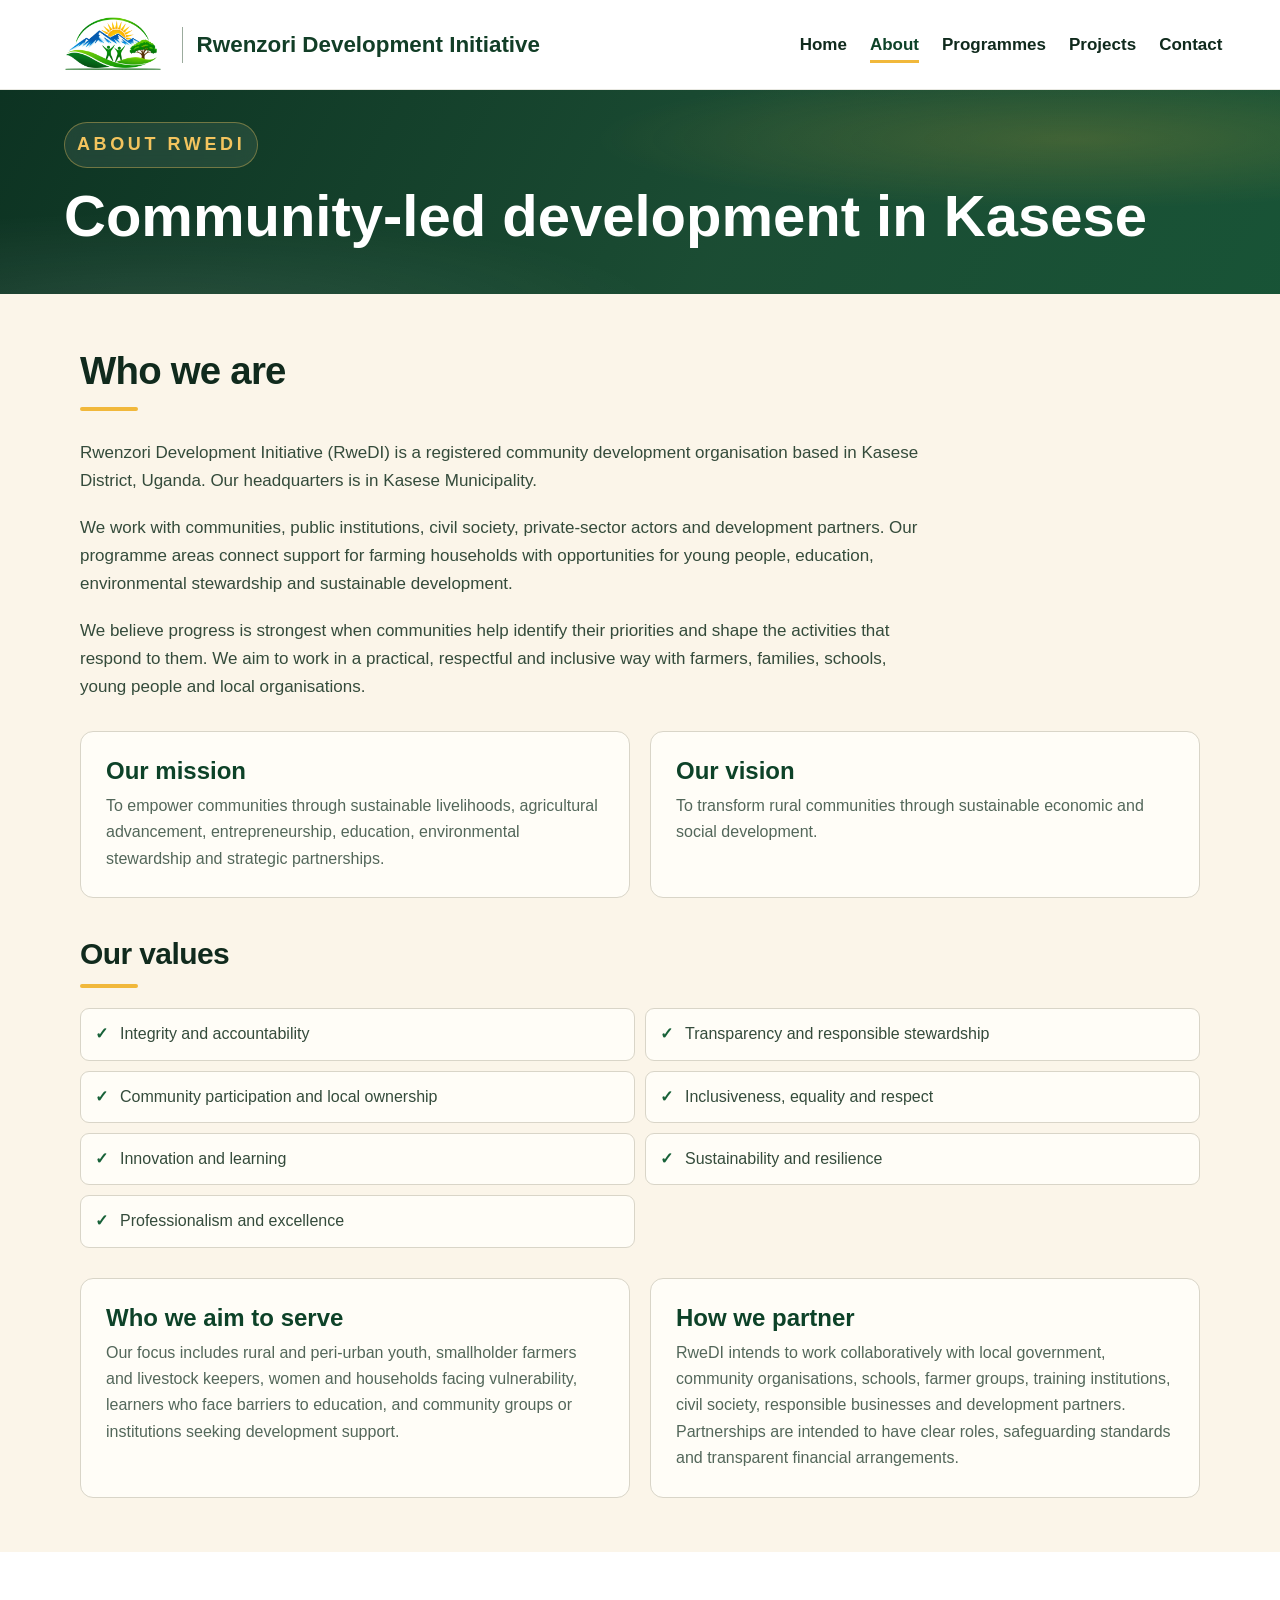
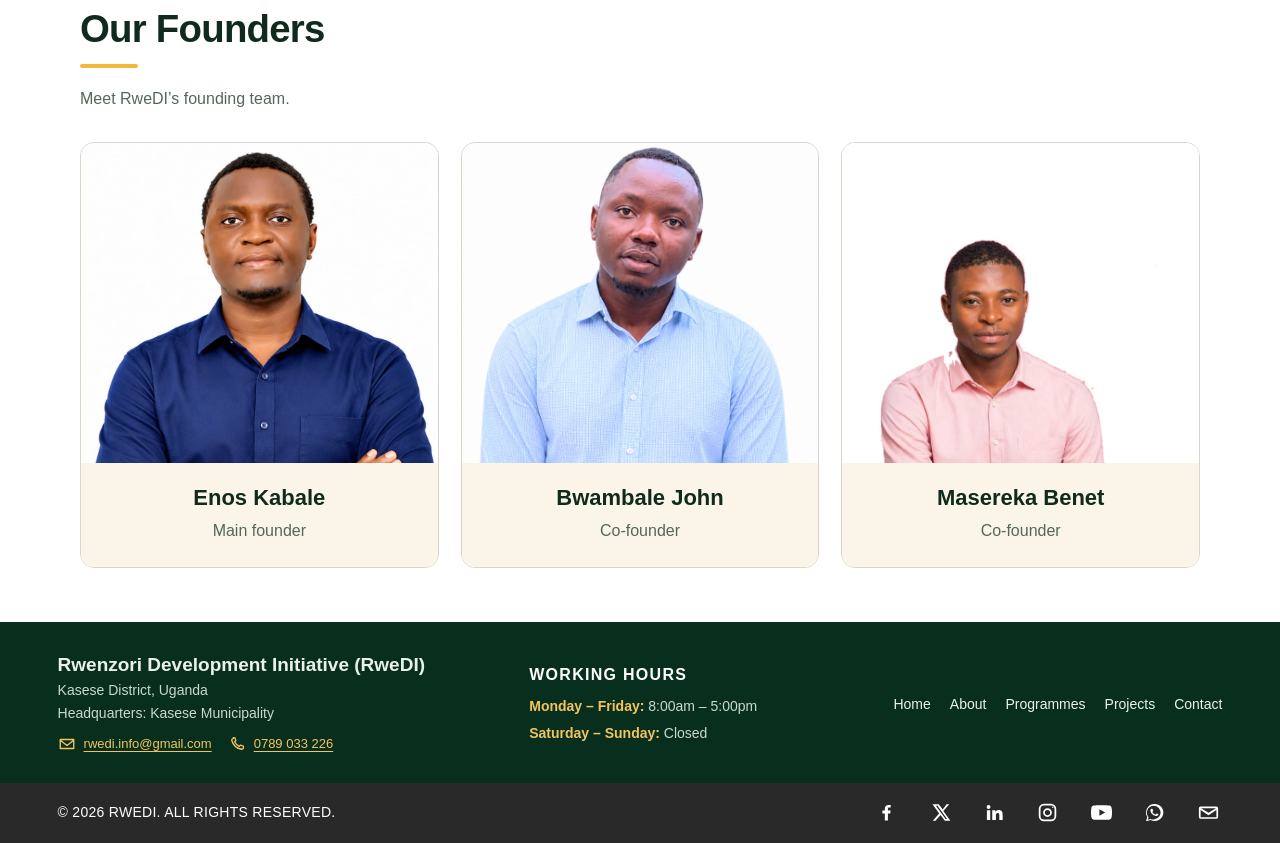
==== about.html @ 608db7bb "Update organization contact email" ====
<!doctype html>
<html lang="en"><head><meta charset="utf-8"><meta name="viewport" content="width=device-width, initial-scale=1"><title>About RweDI | Community Development in Kasese</title><meta name="description" content="Learn about Rwenzori Development Initiative, its community focus in Kasese District and its founding members."><link rel="icon" href="assets/rwedi-logo.png" type="image/png"><link rel="stylesheet" href="styles.css"><script src="script.js" defer></script></head>
<body><a class="skip-link" href="#main">Skip to content</a><header class="site-header"><a class="brand" href="index.html" aria-label="Rwenzori Development Initiative home"><img src="assets/rwedi-logo.png" alt="" aria-hidden="true"><span class="brand-divider" aria-hidden="true"></span><span class="brand-name">Rwenzori Development Initiative</span></a><button class="menu-toggle" type="button" aria-expanded="false" aria-controls="primary-navigation"><span class="menu-icon" aria-hidden="true">☰</span><span>Menu</span></button><nav class="site-nav" id="primary-navigation" aria-label="Main navigation"><a href="index.html">Home</a><a href="about.html" aria-current="page">About</a><a href="programmes.html">Programmes</a><a href="projects.html">Projects</a><a href="contact.html">Contact</a></nav></header>
<main id="main"><section class="page-hero page-hero-about"><div class="page-hero-inner"><p class="eyebrow">About RweDI</p><h1>Community-led development in Kasese</h1></div></section>
<section class="content-section"><div class="content-inner"><h2 class="section-heading">Who we are</h2><div class="prose"><p>Rwenzori Development Initiative (RweDI) is a registered community development organisation based in Kasese District, Uganda. Our proposed headquarters is in Kasese Municipality.</p><p>We work with communities, public institutions, civil society, private-sector actors and development partners. Our programme areas connect support for farming households with opportunities for young people, education, environmental stewardship and sustainable development.</p><p>We believe progress is strongest when communities help identify their priorities and shape the activities that respond to them. We aim to work in a practical, respectful and inclusive way with farmers, families, schools, young people and local organisations.</p></div><div class="mission-grid"><article class="info-panel"><h3>Our mission</h3><p>To empower communities through sustainable livelihoods, agricultural advancement, entrepreneurship, education, environmental stewardship and strategic partnerships.</p></article><article class="info-panel"><h3>Our vision</h3><p>To transform rural communities through sustainable economic and social development.</p></article></div><div class="values-block"><h2 class="section-heading">Our values</h2><ul class="values-list"><li>Integrity and accountability</li><li>Transparency and responsible stewardship</li><li>Community participation and local ownership</li><li>Inclusiveness, equality and respect</li><li>Innovation and learning</li><li>Sustainability and resilience</li><li>Professionalism and excellence</li></ul></div><div class="mission-grid"><article class="info-panel"><h3>Who we aim to serve</h3><p>Our focus includes rural and peri-urban youth, smallholder farmers and livestock keepers, women and households facing vulnerability, learners who face barriers to education, and community groups or institutions seeking development support.</p></article><article class="info-panel"><h3>How we partner</h3><p>RweDI intends to work collaboratively with local government, community organisations, schools, farmer groups, training institutions, civil society, responsible businesses and development partners. Partnerships are intended to have clear roles, safeguarding standards and transparent financial arrangements.</p></article></div></div></section>
<section class="content-section founders-section" id="founders"><div class="content-inner"><h2 class="section-heading">Our Founders</h2><p class="section-intro">Meet RweDI’s founding team.</p><div class="founder-grid">
<article class="founder-card"><div class="founder-portrait"><img src="enos%20jpeg%20.jpeg" alt="Portrait of Enos Kabale" loading="lazy"></div><div class="founder-card-copy"><h3>Enos Kabale</h3><p>Main founder</p></div></article>
<article class="founder-card"><div class="founder-portrait"><img src="assets/founder-bwambale-john.png" alt="Portrait of Bwambale John" loading="lazy"></div><div class="founder-card-copy"><h3>Bwambale John</h3><p>Co-founder</p></div></article>
<article class="founder-card founder-card-masereka"><div class="founder-portrait"><img src="assets/founder-masereka-benet.jpeg" alt="Portrait of Masereka Benet" loading="lazy"></div><div class="founder-card-copy"><h3>Masereka Benet</h3><p>Co-founder</p></div></article>
</div></div></section></main>
<footer class="site-footer"><div class="footer-inner"><div class="footer-org"><p class="footer-name">Rwenzori Development Initiative (RweDI)</p><p class="footer-location">Kasese District, Uganda</p><p class="footer-location">Proposed headquarters: Kasese Municipality</p><div class="footer-contact"><a href="mailto:rwedi.info@gmail.com" aria-label="Email RweDI at rwedi.info@gmail.com"><svg class="contact-icon" viewBox="0 0 24 24" aria-hidden="true"><path d="M3 6h18v12H3zM3 7l9 7 9-7"/></svg>rwedi.info@gmail.com</a><a href="tel:+256789033226" aria-label="Call RweDI at 0789 033 226"><svg class="contact-icon" viewBox="0 0 24 24" aria-hidden="true"><path d="M7 3.5h2.2l1.3 4.1-1.7 1.4a14 14 0 0 0 6.2 6.2l1.4-1.7 4.1 1.3V17a2 2 0 0 1-2.2 2A16.5 16.5 0 0 1 5 7a2 2 0 0 1 2-2.2Z"/></svg>0789 033 226</a></div></div><div class="footer-hours" aria-label="Working hours"><h2 class="footer-hours-title">Working hours</h2><p><strong>Monday – Friday:</strong> 8:00am – 5:00pm</p><p><strong>Saturday – Sunday:</strong> Closed</p></div><nav class="footer-nav" aria-label="Footer navigation"><a href="index.html">Home</a><a href="about.html">About</a><a href="programmes.html">Programmes</a><a href="projects.html">Projects</a><a href="contact.html">Contact</a></nav><div class="social-links" aria-label="Contact and social links"><a href="https://www.linkedin.com/search/results/companies/?keywords=Rwenzori%20Development%20Initiative" target="_blank" rel="noopener noreferrer" aria-label="Find RweDI on LinkedIn" title="LinkedIn search for RweDI"><svg viewBox="0 0 24 24" aria-hidden="true"><path d="M5.2 3.5a2.2 2.2 0 1 1 0 4.4 2.2 2.2 0 0 1 0-4.4ZM3.3 9.5h3.8v11H3.3Zm6.1 0H13v1.5h.1a4 4 0 0 1 3.6-1.9c3.9 0 4.6 2.5 4.6 5.7v5.7h-3.8v-5c0-1.2 0-2.8-1.8-2.8s-2.1 1.3-2.1 2.7v5.1H9.4Z"/></svg></a><a href="https://wa.me/256789033226" target="_blank" rel="noopener noreferrer" aria-label="Message RweDI on WhatsApp" title="WhatsApp"><svg viewBox="0 0 24 24" aria-hidden="true"><path d="M12 2.2a9.7 9.7 0 0 0-8.3 14.7L2.4 22l5.2-1.4A9.8 9.8 0 1 0 12 2.2Zm0 17.6a7.8 7.8 0 0 1-4-.1l-.5-.2-3.1.8.8-3-.3-.5A7.8 7.8 0 1 1 12 19.8Zm4.3-5.8c-.2-.1-1.4-.7-1.6-.8-.2-.1-.4-.1-.5.1-.2.2-.6.8-.8 1-.1.2-.3.2-.5.1-.2-.1-1-.4-1.9-1.2-.7-.6-1.2-1.4-1.3-1.6-.1-.2 0-.3.1-.5l.4-.4.2-.4c.1-.2 0-.3 0-.5l-.7-1.7c-.2-.4-.4-.4-.5-.4h-.5c-.2 0-.4.1-.6.3s-.8.8-.8 1.9.8 2.1.9 2.3c.1.2 1.6 2.4 3.8 3.3 1.4.6 1.9.6 2.6.5.4-.1 1.4-.6 1.6-1.1.2-.5.2-1 .1-1.1 0-.1-.2-.2-.4-.3Z"/></svg></a><a href="mailto:rwedi.info@gmail.com" aria-label="Email RweDI at rwedi.info@gmail.com" title="Email RweDI"><svg viewBox="0 0 24 24" aria-hidden="true"><path d="M3 5h18a2 2 0 0 1 2 2v10a2 2 0 0 1-2 2H3a2 2 0 0 1-2-2V7a2 2 0 0 1 2-2Zm9 7.2L20.5 7h-17Zm-9 5.3h18V9l-9 6.2L3 9Z"/></svg></a></div></div><p class="footer-small">Working alongside local communities for resilient livelihoods and opportunity. Contact RweDI at rwedi.info@gmail.com.</p></footer></body></html>
---- styles.css ----
:root{--green:#0d4228;--green-2:#176138;--gold:#f1b83b;--cream:#fbf5e9;--ink:#102a1d;--muted:#53675a;--line:#d9d5c8;--white:#fff;--serif:Arial,Helvetica,sans-serif;--sans:Arial,Helvetica,sans-serif;--shadow:0 12px 32px rgba(18,53,34,.09)}
*{box-sizing:border-box}html{scroll-behavior:smooth;scroll-padding-top:96px}body{margin:0;background:var(--cream);color:var(--ink);font:16px/1.65 var(--sans)}img{max-width:100%;display:block}a{color:inherit}button{font:inherit}.skip-link{position:absolute;left:-9999px;top:8px;background:white;padding:10px;z-index:20}.skip-link:focus{left:8px}.site-header{height:90px;background:#fff;display:flex;align-items:center;padding:0 clamp(20px,4.5vw,72px);gap:28px;border-bottom:1px solid #e8e8e1;position:sticky;top:0;z-index:10}.brand{display:flex;align-items:center;text-decoration:none;gap:14px;min-width:0;margin-right:auto}.brand img{width:95px;height:66px;object-fit:contain}.brand-name{font:700 clamp(16px,1.75vw,24px)/1.2 var(--serif);white-space:nowrap;color:#123e27}.brand-divider{height:36px;width:1px;background:#9bab9d}.site-nav{display:flex;align-items:center;gap:clamp(18px,3vw,44px)}.site-nav a{font:600 17px var(--serif);text-decoration:none;padding:11px 0;position:relative}.site-nav a:not(.nav-cta):after{content:"";height:3px;position:absolute;bottom:3px;left:0;width:0;background:var(--gold);transition:width .2s}.site-nav a:hover:after,.site-nav a[aria-current=page]:after{width:100%}.site-nav a[aria-current=page]{color:var(--green)}.site-nav .nav-cta{background:var(--green);color:#fff;border-radius:10px;padding:11px 20px}.site-nav .nav-cta:hover{background:#195f3a}.menu-toggle{display:none;border:1px solid #cbd5cc;background:white;color:var(--green);border-radius:8px;padding:8px 11px;cursor:pointer}.menu-toggle:focus-visible,a:focus-visible,button:focus-visible{outline:3px solid #bd7e00;outline-offset:3px}
.hero{display:grid;grid-template-columns:46.5% 53.5%;min-height:440px;background:var(--green);color:white}.hero-copy{padding:clamp(42px,5vw,76px) clamp(28px,5vw,76px);display:flex;flex-direction:column;justify-content:center}.eyebrow{font-size:14px;text-transform:uppercase;letter-spacing:.2em;font-weight:700;color:#dba92f;margin:0 0 14px}.hero .eyebrow{color:#f2c151}.hero h1{font:700 clamp(36px,4vw,57px)/1.1 var(--serif);letter-spacing:-.02em;margin:0 0 19px;max-width:700px}.hero p{font-size:17px;line-height:1.7;color:#edf3ed;max-width:600px;margin:0}.hero-art{position:relative;min-height:440px;overflow:hidden}.hero-art img{width:100%;height:100%;position:absolute;inset:0;object-fit:cover}.illustration-note{position:absolute;right:15px;bottom:13px;background:rgba(13,50,31,.87);color:#fff;font-size:11px;padding:5px 9px;border-radius:30px}.hero-actions{display:flex;flex-wrap:wrap;gap:13px;margin-top:26px}.button{display:inline-flex;align-items:center;justify-content:center;min-height:48px;padding:11px 22px;border:2px solid transparent;border-radius:9px;font-weight:700;text-decoration:none;transition:transform .15s,background .15s}.button:hover{transform:translateY(-2px)}.button-gold{background:var(--gold);color:#172d1d}.button-outline{border-color:#fff;color:#fff;background:transparent}.button-green{background:var(--green);color:white}.button-light{border-color:var(--green);color:var(--green)}
.section{padding:54px clamp(22px,4.5vw,72px)}.section-inner{max-width:1320px;margin:auto}.section-heading{margin:0 0 28px;font:700 clamp(30px,3vw,43px)/1.2 var(--serif);letter-spacing:-.02em}.section-heading:after{content:"";display:block;width:58px;height:4px;background:var(--gold);border-radius:8px;margin-top:12px}.section-intro{max-width:760px;color:var(--muted);margin:-10px 0 30px}.programmes-section{background:var(--cream);padding-top:20px}.programme-grid{display:grid;grid-template-columns:repeat(4,1fr);gap:18px}.programme-card{min-height:184px;border:1px solid #92977f;background:rgba(255,255,255,.36);border-radius:12px;padding:24px 18px;display:flex;flex-direction:column;align-items:center;justify-content:center;text-align:center;text-decoration:none;transition:transform .2s,box-shadow .2s,border-color .2s}.programme-card:hover{transform:translateY(-4px);box-shadow:var(--shadow);border-color:var(--green)}.programme-icon{width:52px;height:52px;margin-bottom:12px;color:var(--green-2)}.programme-card h3{font:700 clamp(17px,1.65vw,22px)/1.25 var(--serif);margin:0;max-width:270px}.feature-project{display:grid;grid-template-columns:1fr 1fr;min-height:190px;border:1px solid #aaa58f;border-radius:13px;overflow:hidden;margin-top:28px;background:#fffaf1}.feature-project-image{position:relative;min-height:190px}.feature-project-image img{position:absolute;inset:0;width:100%;height:100%;object-fit:cover}.feature-project-copy{padding:25px 32px;display:flex;flex-direction:column;align-items:flex-start;justify-content:center}.feature-project h3{font:700 clamp(23px,2.2vw,34px)/1.15 var(--serif);margin:0 0 12px}.status-label{display:inline-block;background:#f3c45e;color:#33280e;border-radius:8px;padding:5px 13px;font-weight:700;font-size:14px}.feature-project-copy a{margin-top:10px;color:var(--green);font-weight:700;text-decoration-thickness:1px;text-underline-offset:4px}.founders-preview{background:#fff}.founder-strip{display:flex;align-items:center;justify-content:space-between;gap:25px}.founder-names{display:flex;flex-wrap:wrap;gap:10px}.founder-names span{border:1px solid var(--line);padding:9px 13px;border-radius:30px;background:var(--cream);font-weight:600}.founders-preview p{margin:0 0 14px;color:var(--muted)}
.page-hero{background:var(--green);color:white;padding:54px clamp(22px,5vw,76px)}.page-hero-inner{max-width:1280px;margin:auto}.page-hero h1{font:700 clamp(37px,4.6vw,58px)/1.1 var(--serif);margin:0 0 15px}.page-hero p{max-width:760px;margin:0;color:#e7eee8;font-size:18px}.content-section{padding:54px clamp(22px,5vw,76px)}.content-inner{max-width:1120px;margin:auto}.prose{font-size:17px;max-width:850px;color:#344b3b}.prose p{margin:0 0 19px}.mission-grid{display:grid;grid-template-columns:1fr 1fr;gap:20px;margin-top:30px}.info-panel{border:1px solid var(--line);border-radius:13px;background:#fffdf7;padding:25px}.info-panel h3{font:700 24px var(--serif);margin:0 0 8px;color:var(--green)}.info-panel p{margin:0;color:var(--muted)}.founders-section{background:#fff}.founder-grid{display:grid;grid-template-columns:repeat(3,1fr);gap:22px}.founder-card{background:var(--cream);border:1px solid var(--line);border-radius:14px;overflow:hidden;text-align:center}.founder-portrait{height:235px;display:grid;place-items:center;background:linear-gradient(135deg,#d8e4d5,#f4e5c4);color:var(--green)}.founder-initials{width:112px;height:112px;border-radius:50%;display:grid;place-items:center;border:4px solid rgba(255,255,255,.75);background:var(--green);color:#fff;font:700 36px var(--serif);box-shadow:var(--shadow)}.founder-card .portrait-note{font-size:12px;color:#485b4c;margin-top:-42px;position:relative}.founder-card-copy{padding:18px}.founder-card h3{font:700 22px var(--serif);margin:0 0 4px}.founder-card p{margin:0;color:var(--muted)}
.programme-detail{padding:38px 0;border-bottom:1px solid var(--line);scroll-margin-top:100px}.programme-detail:last-child{border-bottom:0}.programme-detail-head{display:flex;gap:19px;align-items:center}.programme-detail .programme-icon{width:58px;height:58px;margin:0}.programme-detail h2{font:700 clamp(26px,3vw,35px)/1.2 var(--serif);margin:0}.programme-detail p{color:var(--muted);font-size:17px;max-width:820px}.programme-detail .enquiry-link{color:var(--green);font-weight:700;text-underline-offset:4px}.project-feature{display:grid;grid-template-columns:1fr .9fr;gap:34px;align-items:center}.project-feature img{width:100%;border-radius:14px;box-shadow:var(--shadow)}.project-copy h2{font:700 clamp(29px,3.5vw,42px)/1.15 var(--serif);margin:12px 0}.project-copy p{color:var(--muted)}.project-facts{display:flex;gap:10px;flex-wrap:wrap;margin:18px 0}.project-facts span{background:#fff;border:1px solid var(--line);border-radius:30px;padding:7px 12px;font-size:14px;font-weight:600}.note-box{background:#fff8e6;border-left:4px solid var(--gold);padding:17px 20px;border-radius:0 9px 9px 0;margin-top:24px;color:#4c442d}
.contact-options{display:grid;grid-template-columns:repeat(3,1fr);gap:20px}.contact-card{background:#fff;border:1px solid var(--line);border-radius:14px;padding:25px;display:flex;flex-direction:column;align-items:flex-start;box-shadow:0 6px 18px rgba(20,43,28,.04)}.contact-card .number{width:40px;height:40px;border-radius:50%;display:grid;place-items:center;background:#f7e6ba;color:var(--green);font-weight:700;margin-bottom:17px}.contact-card h2{font:700 25px var(--serif);margin:0 0 8px}.contact-card p{color:var(--muted);margin:0 0 18px}.contact-card a{margin-top:auto;color:var(--green);font-weight:700;text-underline-offset:4px}.contact-details{background:var(--green);color:white;padding:30px;border-radius:14px;margin-top:25px}.contact-details h2{font:700 27px var(--serif);margin:0 0 8px}.contact-details p{margin:0;color:#e5eee7}.contact-details a{color:#f3c45e;font-weight:700}.site-footer{background:#082f1e;color:#eaf1eb;padding:32px clamp(22px,4.5vw,72px)}.footer-inner{max-width:1320px;margin:auto;display:flex;justify-content:space-between;align-items:center;gap:25px}.footer-name{font:700 19px var(--serif);margin:0 0 3px}.footer-location{margin:0;color:#cad8cd;font-size:14px}.footer-nav{display:flex;gap:19px;flex-wrap:wrap}.footer-nav a{font-size:14px;text-decoration:none;color:#eaf1eb}.footer-nav a:hover{text-decoration:underline}.footer-small{max-width:1320px;margin:20px auto 0;padding-top:14px;border-top:1px solid rgba(255,255,255,.18);font-size:12px;color:#b7c9bc}
@media(max-width:1050px){.site-header{gap:15px}.site-nav{gap:18px}.brand img{width:75px}.brand-name{white-space:normal;max-width:230px}.hero{grid-template-columns:1fr 1fr}.hero h1{font-size:clamp(35px,4.5vw,49px)}.programme-grid{grid-template-columns:repeat(2,1fr)}}
@media(max-width:900px){html{scroll-padding-top:76px}.site-header{height:74px;padding:0 18px}.brand{gap:9px}.brand img{width:65px;height:56px}.brand-name{font-size:16px;max-width:185px}.brand-divider{height:30px}.menu-toggle{display:inline-flex;align-items:center;gap:8px;margin-left:auto}.menu-icon{font-size:21px;line-height:1}.site-nav{display:none;position:absolute;top:73px;left:0;right:0;background:white;padding:12px 20px 20px;box-shadow:0 12px 18px rgba(0,0,0,.12);flex-direction:column;align-items:stretch;gap:4px}.site-nav.is-open{display:flex}.site-nav a{padding:12px 8px}.site-nav a:after{display:none}.site-nav .nav-cta{text-align:center;margin-top:7px}.hero{display:flex;flex-direction:column}.hero-copy{padding:42px 24px 36px}.hero h1{font-size:clamp(37px,10vw,49px)}.hero p{font-size:16px}.hero-art{min-height:320px}.section{padding:42px 20px}.programmes-section{padding-top:26px}.programme-grid{gap:12px}.programme-card{min-height:165px;padding:18px 12px}.programme-card h3{font-size:17px}.programme-icon{width:46px;height:46px}.feature-project{grid-template-columns:1fr}.feature-project-image{min-height:185px}.feature-project-copy{padding:23px}.founder-strip{align-items:flex-start;flex-direction:column}.page-hero{padding:42px 23px}.page-hero p{font-size:16px}.content-section{padding:40px 22px}.mission-grid,.contact-options{grid-template-columns:1fr}.founder-grid{grid-template-columns:1fr;max-width:400px;margin:auto;gap:16px}.founder-portrait{height:220px}.programme-detail-head{align-items:flex-start}.programme-detail h2{font-size:26px}.project-feature{grid-template-columns:1fr;gap:24px}.footer-inner{align-items:flex-start;flex-direction:column}.footer-nav{gap:12px 18px}}
@media(max-width:390px){.brand-name{font-size:14px;max-width:150px}.brand img{width:54px}.programme-card{min-height:152px}.programme-card h3{font-size:15px}.hero-actions .button{width:100%}}
@media(prefers-reduced-motion:reduce){*,*::before,*::after{scroll-behavior:auto!important;transition:none!important}}
.values-block{margin-top:38px}.values-block .section-heading{font-size:30px;margin-bottom:20px}.values-list{padding:0;margin:0;list-style:none;display:grid;grid-template-columns:repeat(2,1fr);gap:10px}.values-list li{position:relative;padding:12px 14px 12px 39px;border:1px solid var(--line);background:#fffdf7;border-radius:9px;color:#344b3b}.values-list li:before{content:"✓";position:absolute;left:14px;color:var(--green-2);font-weight:700}
@media(max-width:900px){.values-list{grid-template-columns:1fr}}
.founder-portrait img{width:100%;height:100%;object-fit:cover;object-position:center top}.founder-card .portrait-note{margin:0;position:static;padding:8px 8px 0;background:var(--cream);min-height:34px}
.footer-org{max-width:470px}.footer-contact{display:flex;flex-wrap:wrap;gap:5px 16px;margin-top:8px}.footer-contact a{color:#f3c45e;text-decoration:underline;text-underline-offset:3px;font-size:13px}.footer-contact span{color:#d7e4da}.social-links{display:flex;align-items:center;gap:10px}.social-links a{width:42px;height:42px;border:1px solid rgba(255,255,255,.45);border-radius:50%;display:grid;place-items:center;color:#fff;transition:background .15s,color .15s}.social-links a:hover{background:var(--gold);color:var(--green)}.social-links svg{width:21px;height:21px;fill:currentColor}
@media(max-width:1100px){.footer-inner{gap:20px}.footer-nav{gap:10px 14px}}
@media(max-width:900px){.footer-org{max-width:none}.footer-contact{flex-direction:column;gap:5px}.social-links{margin-top:4px}}
.founder-portrait{height:320px}.founder-card-masereka .founder-portrait img{object-position:center 15%}.founder-card-copy{position:relative;z-index:1;min-height:104px;background:var(--cream);display:flex;flex-direction:column;justify-content:center;padding:16px}.founder-card h3{margin:0 0 7px}.footer-contact span,.footer-small{display:none}.feedback-panel{max-width:1120px;margin:24px auto 0;padding:26px;border:1px solid var(--line);border-left:5px solid var(--gold);border-radius:12px;background:#fff;box-shadow:var(--shadow)}.feedback-panel h2{font:700 27px/1.2 var(--serif);color:var(--green);margin:0 0 8px}.feedback-panel p{max-width:750px;color:var(--muted);margin:0 0 18px}
@media(max-width:900px){.founder-portrait{height:320px}.feedback-panel{margin-top:20px;padding:21px}}
html,body,button,input,select,textarea{font-family:Arial,Helvetica,sans-serif}input,select,textarea,button{font-family:inherit}.site-nav .nav-cta{white-space:nowrap}
.site-header{gap:clamp(14px,1.6vw,24px)}.brand{flex:0 1 520px;min-width:0}.brand-name{white-space:nowrap;max-width:none;line-height:1.12}.site-nav{flex:0 0 auto;gap:clamp(12px,1.8vw,24px)}
.project-facts span,.page-hero .eyebrow{transition:transform .18s ease,background-color .18s ease,border-color .18s ease,box-shadow .18s ease}.project-facts span:hover{transform:translateY(-3px);background:#fff5dc;border-color:var(--gold);box-shadow:var(--shadow)}.page-hero .eyebrow{display:inline-block;padding:5px 12px;border:1px solid transparent;border-radius:999px}.page-hero .eyebrow:hover{transform:translateY(-2px);background:rgba(255,255,255,.1);border-color:rgba(243,196,94,.7)}
@media(max-width:900px){.site-header{padding-right:100px}.brand{flex:0 1 auto;margin-right:0}.brand-name{white-space:normal;max-width:185px}.menu-toggle{display:inline-flex;position:absolute;right:14px;top:50%;flex:0 0 auto;transform:translateY(-50%)}}
@media(max-width:390px){.brand-name{white-space:normal;max-width:150px}}
@media(min-width:901px) and (max-width:1050px){.brand-name{white-space:nowrap;max-width:320px;font-size:19px}}
.founder-card-masereka .founder-portrait{background:#fff}

.hero{min-height:clamp(410px,50vh,500px)}
.hero-copy{padding:clamp(34px,4vw,56px) clamp(28px,4vw,64px)}
.hero h1{font-size:clamp(34px,3.3vw,48px);line-height:1.08;margin-bottom:14px}
.hero p{font-size:16px;line-height:1.6;max-width:560px}
.hero-art{min-height:0}
.hero-art img{object-position:center 78%}
.hero-actions{margin-top:22px}
.brand.logo-missing{gap:0}
.brand.logo-missing img,.brand.logo-missing .brand-divider{display:none}
@media(max-width:900px){
  .hero{min-height:0}
  .hero-copy{padding:26px 20px 22px}
  .hero .eyebrow{margin-bottom:8px}
  .hero h1{font-size:clamp(30px,7vw,42px);line-height:1.08;margin-bottom:12px}
  .hero p{font-size:15px;line-height:1.5}
  .hero-art{height:clamp(220px,58vw,360px);min-height:0}
  .hero-art img{object-position:center 78%}
  .hero-actions{display:grid;grid-template-columns:repeat(2,minmax(0,1fr));gap:12px;margin-top:16px}
  .hero-actions .button{width:100%;min-height:52px;padding:10px 12px}
}
@media(max-width:480px){.hero-actions{grid-template-columns:1fr}}

.site-nav a,.menu-toggle,.button,.programme-card,.contact-card,.feature-project,.brand,.enquiry-link,.contact-card a,.contact-details a,.feature-project-copy>a,.footer-nav a,.footer-contact a{transition:color .18s ease,background-color .18s ease,border-color .18s ease,box-shadow .18s ease,transform .18s ease}
.button:hover,.button:focus-visible{transform:translateY(-2px);box-shadow:0 8px 18px rgba(18,53,34,.18)}
.button:active{transform:translateY(1px) scale(.98);box-shadow:0 2px 6px rgba(18,53,34,.16);filter:brightness(.94)}
.button-gold:hover,.button-gold:focus-visible{background:#ffd166;border-color:#ffd166;color:#172d1d}
.button-outline:hover,.button-outline:focus-visible{background:var(--gold);border-color:var(--gold);color:var(--green)}
.button-green:hover,.button-green:focus-visible{background:var(--green-2);color:#fff}
.button-light:hover,.button-light:focus-visible{background:var(--green);color:#fff}
.programme-card:hover,.programme-card:focus-visible{background:#fff5dc;border-color:var(--gold);box-shadow:var(--shadow)}

.programme-card:active{transform:translateY(0) scale(.99);background:#f5e6bf;filter:brightness(.97)}
.contact-card:hover,.contact-card:focus-within{transform:translateY(-3px);border-color:var(--gold);background:#fffaf0;box-shadow:var(--shadow)}
.feature-project:hover,.feature-project:focus-within{border-color:var(--gold);box-shadow:var(--shadow)}
.site-nav a:not(.nav-cta):hover,.site-nav a:not(.nav-cta):focus-visible{color:var(--green-2)}
.site-nav a:not(.nav-cta):focus-visible:after{width:100%}
.site-nav a:active{color:#bd7e00;transform:translateY(1px)}
.site-nav .nav-cta:active{background:#082f1e;transform:translateY(1px) scale(.98)}
.menu-toggle:hover,.menu-toggle:focus-visible{background:#fff5dc;border-color:var(--gold)}
.menu-toggle:active{background:var(--gold);transform:scale(.97)}
.brand:hover .brand-name{color:var(--green-2)}
.brand:active{transform:translateY(1px)}
.enquiry-link:hover,.enquiry-link:focus-visible,.feature-project-copy>a:hover,.feature-project-copy>a:focus-visible,.contact-card a:hover,.contact-card a:focus-visible{color:#bd7e00;text-decoration-thickness:2px}
.contact-details a:hover,.contact-details a:focus-visible{color:#ffd166;text-decoration-thickness:2px}
.enquiry-link:active,.feature-project-copy>a:active,.contact-card a:active,.contact-details a:active{color:#a46b00}
.footer-nav a:hover,.footer-nav a:focus-visible{color:var(--gold);text-decoration:underline;text-underline-offset:4px}
.footer-contact a:hover,.footer-contact a:focus-visible{color:#fff}
.footer-nav a:active,.footer-contact a:active{color:var(--gold)}
.social-links a:active{transform:scale(.94);background:var(--gold);color:var(--green)}

.info-panel,.founder-card,.values-list li{transition:transform .18s ease,background-color .18s ease,border-color .18s ease,box-shadow .18s ease}
.info-panel:hover{transform:translateY(-3px);border-color:var(--gold);background:#fffaf0;box-shadow:var(--shadow)}
.info-panel:hover h3,.founder-card:hover h3{color:var(--green-2)}
.founder-card:hover{transform:translateY(-3px);border-color:var(--gold);box-shadow:var(--shadow)}
.founder-card h3{transition:color .18s ease}
.founder-card-copy{transition:background-color .18s ease}
.founder-card:hover .founder-card-copy{background:#fffaf0}
.values-list li:hover{transform:translateX(3px);border-color:var(--gold);background:#fff5dc;box-shadow:0 4px 12px rgba(18,53,34,.08)}
.values-list li:hover:before{color:#bd7e00}

.programme-card{min-height:0;padding:0;align-items:stretch;justify-content:flex-start;overflow:hidden}
.programme-image{width:100%;height:clamp(150px,21.5vw,220px);object-fit:cover;transition:transform .24s ease}
.programme-image-agriculture{object-position:center 40%}
.programme-image-youth{object-position:right center}
.programme-image-education{object-position:center 43%}
.programme-image-environment{object-position:center center}
.programme-photo-credit{align-self:flex-end;padding:4px 12px 0;color:var(--muted);font-size:11px;line-height:1.2}
.programme-card h3{max-width:none;padding:14px 12px 18px;font-size:clamp(16px,1.4vw,20px)}
.programme-card:hover .programme-image,.programme-card:focus-visible .programme-image{transform:scale(1.035)}
.programme-card:hover h3,.programme-card:focus-visible h3{color:var(--green-2)}
.programme-detail-image{width:150px;height:112px;flex:0 0 150px;object-fit:cover;border-radius:10px;box-shadow:0 3px 10px rgba(18,53,34,.16)}
.programme-detail-image-agriculture{object-position:center 40%}
.programme-detail-image-youth{object-position:right center}
.programme-detail-image-education{object-position:center 43%}
.programme-detail-image-environment{object-position:center center}
@media(max-width:600px){.programme-detail-head{gap:14px}.programme-detail-image{width:104px;height:80px;flex-basis:104px}}
.footer-contact a{display:inline-flex;align-items:center;gap:8px;white-space:nowrap}
.footer-contact .contact-icon{width:18px;height:18px;flex:0 0 18px;fill:none;stroke:currentColor;stroke-width:1.8;stroke-linecap:round;stroke-linejoin:round}
.footer-hours{flex:0 1 260px}
.footer-hours-title{font:700 16px/1.3 var(--sans);letter-spacing:.08em;text-transform:uppercase;color:#fff;margin:0 0 10px}
.footer-hours p{font-size:14px;line-height:1.5;color:#cad8cd;margin:0 0 6px}
.footer-hours p:last-child{margin-bottom:0}
.footer-hours strong{color:#f3c45e}
@media(max-width:1100px){
  .footer-inner{flex-wrap:wrap;justify-content:flex-start}
  .footer-org{flex:1 1 300px}
  .footer-hours{flex:1 1 250px}
  .footer-nav{flex:1 1 220px}
  .social-links{margin-left:auto}
}
@media(max-width:900px){
  .footer-inner{flex-wrap:nowrap}
  .footer-org,.footer-hours,.footer-nav{width:100%;flex:0 1 auto}
  .social-links{margin-left:0}
}
@media(max-width:600px){
  .footer-nav{flex-wrap:nowrap;justify-content:space-between;gap:6px}
  .footer-nav a{font-size:clamp(11px,3.8vw,14px);white-space:nowrap}
}
.brand img{width:110px;height:66px;object-fit:contain}
@media(max-width:1050px){.brand img{width:86px}}
@media(max-width:900px){.brand img{width:66px;height:44px}}
@media(max-width:390px){.brand img{width:60px}}

.page-hero{
  position:relative;
  isolation:isolate;
  overflow:hidden;
  background:
    radial-gradient(ellipse at 84% 24%,rgba(241,184,59,.18),transparent 30rem),
    radial-gradient(ellipse at 12% 110%,rgba(255,255,255,.09),transparent 32rem),
    linear-gradient(118deg,rgba(8,47,30,.98),rgba(13,66,40,.94) 58%,rgba(15,77,47,.96));
}
.page-hero-inner{position:relative;z-index:1}
.page-hero .eyebrow{
  display:inline-flex;
  align-items:center;
  padding:7px 12px;
  border:1px solid rgba(243,196,94,.38);
  border-radius:999px;
  background:rgba(255,255,255,.08);
  color:#f3c45e;
  backdrop-filter:blur(8px);
  margin-bottom:16px;
}
@media(max-width:600px){
  .page-hero{padding:42px 22px}
}
.page-hero-about{padding-top:32px;padding-bottom:32px}
@media(max-width:600px){.page-hero-about{padding:28px 22px}}
.page-hero h1{animation:page-title-slide-in 3s cubic-bezier(.22,.61,.36,1) both}
@keyframes page-title-slide-in{
  from{opacity:.35;transform:translateX(-72px)}
  to{opacity:1;transform:translateX(0)}
}
@media(max-width:600px){.page-hero h1{animation-duration:2.7s}}
@media(prefers-reduced-motion:reduce){.page-hero h1{animation:none}}

.hero{
  display:block;
  position:relative;
  isolation:isolate;
  overflow:hidden;
  min-height:clamp(410px,50vh,520px);
  background:var(--green);
}
.hero-slideshow{position:absolute;inset:0;overflow:hidden;background:var(--green)}
.hero-slide{
  position:absolute;
  z-index:0;
  inset:0;
  overflow:hidden;
  opacity:0;
  transform:translateX(3%) scale(1.04);
  transition:opacity .9s ease,transform 6.5s ease;
}
.hero-slide.is-active{z-index:1;opacity:1;transform:translateX(0) scale(1.01)}
.hero-slide img{width:100%;height:100%;object-fit:cover;transform:scale(1.08);transition:transform 7s ease}
.hero-slide.is-active img{transform:scale(1.01)}
.hero-slide-agriculture img{object-position:center 42%}
.hero-slide-education img{object-position:center 40%}
.hero-slideshow::after{
  content:"";
  position:absolute;
  z-index:2;
  inset:0;
  background:linear-gradient(90deg,rgba(4,24,16,.88),rgba(4,28,18,.7) 46%,rgba(4,28,18,.32)),linear-gradient(0deg,rgba(3,18,12,.48),transparent 58%);
  pointer-events:none;
}
.hero-copy{
  position:relative;
  z-index:3;
  width:min(100%,1080px);
  min-height:clamp(410px,50vh,520px);
  padding:clamp(40px,6vw,78px) clamp(28px,5vw,76px) 94px;
  background:transparent;
  overflow:visible;
}
.hero-copy::before,.hero-copy::after{content:none}
.hero-copy>*{position:relative;z-index:1}
.hero-copy .eyebrow{
  display:inline-flex;
  align-self:flex-start;
  padding:7px 12px;
  border:1px solid rgba(243,196,94,.48);
  border-radius:999px;
  background:rgba(255,255,255,.12);
  color:#ffd166;
  backdrop-filter:blur(8px);
  text-transform:none;
}
.hero h1{max-width:900px;font-size:clamp(36px,5vw,68px);line-height:1.04}
.hero-copy>p:not(.eyebrow){max-width:760px;font-size:clamp(16px,1.55vw,21px);line-height:1.6;color:#f4f7f4}
.hero-actions{gap:14px}
.hero-controls{
  position:absolute;
  z-index:4;
  left:50%;
  bottom:18px;
  display:flex;
  align-items:center;
  gap:9px;
  transform:translateX(-50%);
  padding:8px 11px;
  border:1px solid rgba(255,255,255,.22);
  border-radius:999px;
  background:rgba(4,23,15,.5);
  box-shadow:0 8px 26px rgba(0,0,0,.2);
  backdrop-filter:blur(12px);
}
.hero-slide-dot{
  width:12px;
  height:12px;
  padding:0;
  border:0;
  border-radius:999px;
  background:rgba(255,255,255,.72);
  cursor:pointer;
  transition:width .2s ease,background-color .2s ease,transform .2s ease;
}
.hero-slide-dot:hover{transform:scale(1.12);background:#fff}
.hero-slide-dot.is-active{width:26px;background:var(--gold)}
.hero-slide-toggle{
  display:grid;
  place-items:center;
  width:32px;
  height:32px;
  margin-left:3px;
  padding:0;
  border:1px solid rgba(255,255,255,.35);
  border-radius:50%;
  color:#fff;
  background:rgba(255,255,255,.1);
  cursor:pointer;
  transition:background-color .2s ease,border-color .2s ease,transform .2s ease;
}
.hero-slide-toggle:hover{background:rgba(255,255,255,.23);border-color:#fff;transform:scale(1.06)}
.hero-toggle-icon{font-size:15px;line-height:1}
@media(hover:hover) and (prefers-reduced-motion:no-preference){
  .hero-copy .button:hover{transform:translateY(-3px)}
}
@media(max-width:900px){
  .hero{min-height:0}
  .hero-slideshow::after{background:linear-gradient(90deg,rgba(4,24,16,.82),rgba(4,28,18,.58)),linear-gradient(0deg,rgba(3,18,12,.48),rgba(3,18,12,.1) 62%)}
  .hero-copy{width:100%;min-height:450px;padding:38px 24px 88px}
  .hero h1{font-size:clamp(36px,8vw,56px)}
  .hero-copy>p:not(.eyebrow){font-size:17px}
  .hero-controls{bottom:14px}
}
@media(max-width:480px){
  .hero-copy{min-height:490px;padding:32px 20px 88px}
  .hero h1{font-size:clamp(34px,9vw,42px)}
  .hero-copy>p:not(.eyebrow){font-size:16px}
  .hero-actions{grid-template-columns:1fr}
}
@media(prefers-reduced-motion:reduce){
  .hero-slide,.hero-slide img,.hero-slide-dot,.hero-slide-toggle{transition:none!important}
}
.footer-bottom{display:flex;align-items:center;justify-content:space-between;gap:24px;margin:28px calc(-1 * clamp(22px,4.5vw,72px)) -32px;padding:16px clamp(22px,4.5vw,72px);background:#292929;color:#fff}.footer-copyright{margin:0;color:#fff;font-size:14px;font-weight:500;letter-spacing:.02em;text-transform:uppercase}.footer-bottom .social-links{margin:0;gap:clamp(16px,2vw,28px)}.footer-bottom .social-links a{width:28px;height:28px;border:0;border-radius:0;background:transparent;color:#fff}.footer-bottom .social-links a:hover{background:transparent;color:var(--gold);transform:translateY(-2px)}.footer-bottom .social-links svg{width:21px;height:21px;fill:currentColor}.footer-bottom .social-links svg.icon-outline{fill:none;stroke:currentColor;stroke-width:2;stroke-linecap:round;stroke-linejoin:round}
@media(max-width:600px){.footer-bottom{flex-direction:column;align-items:flex-start;gap:14px}.footer-copyright{font-size:12px}.footer-bottom .social-links{gap:clamp(10px,3vw,18px)}}
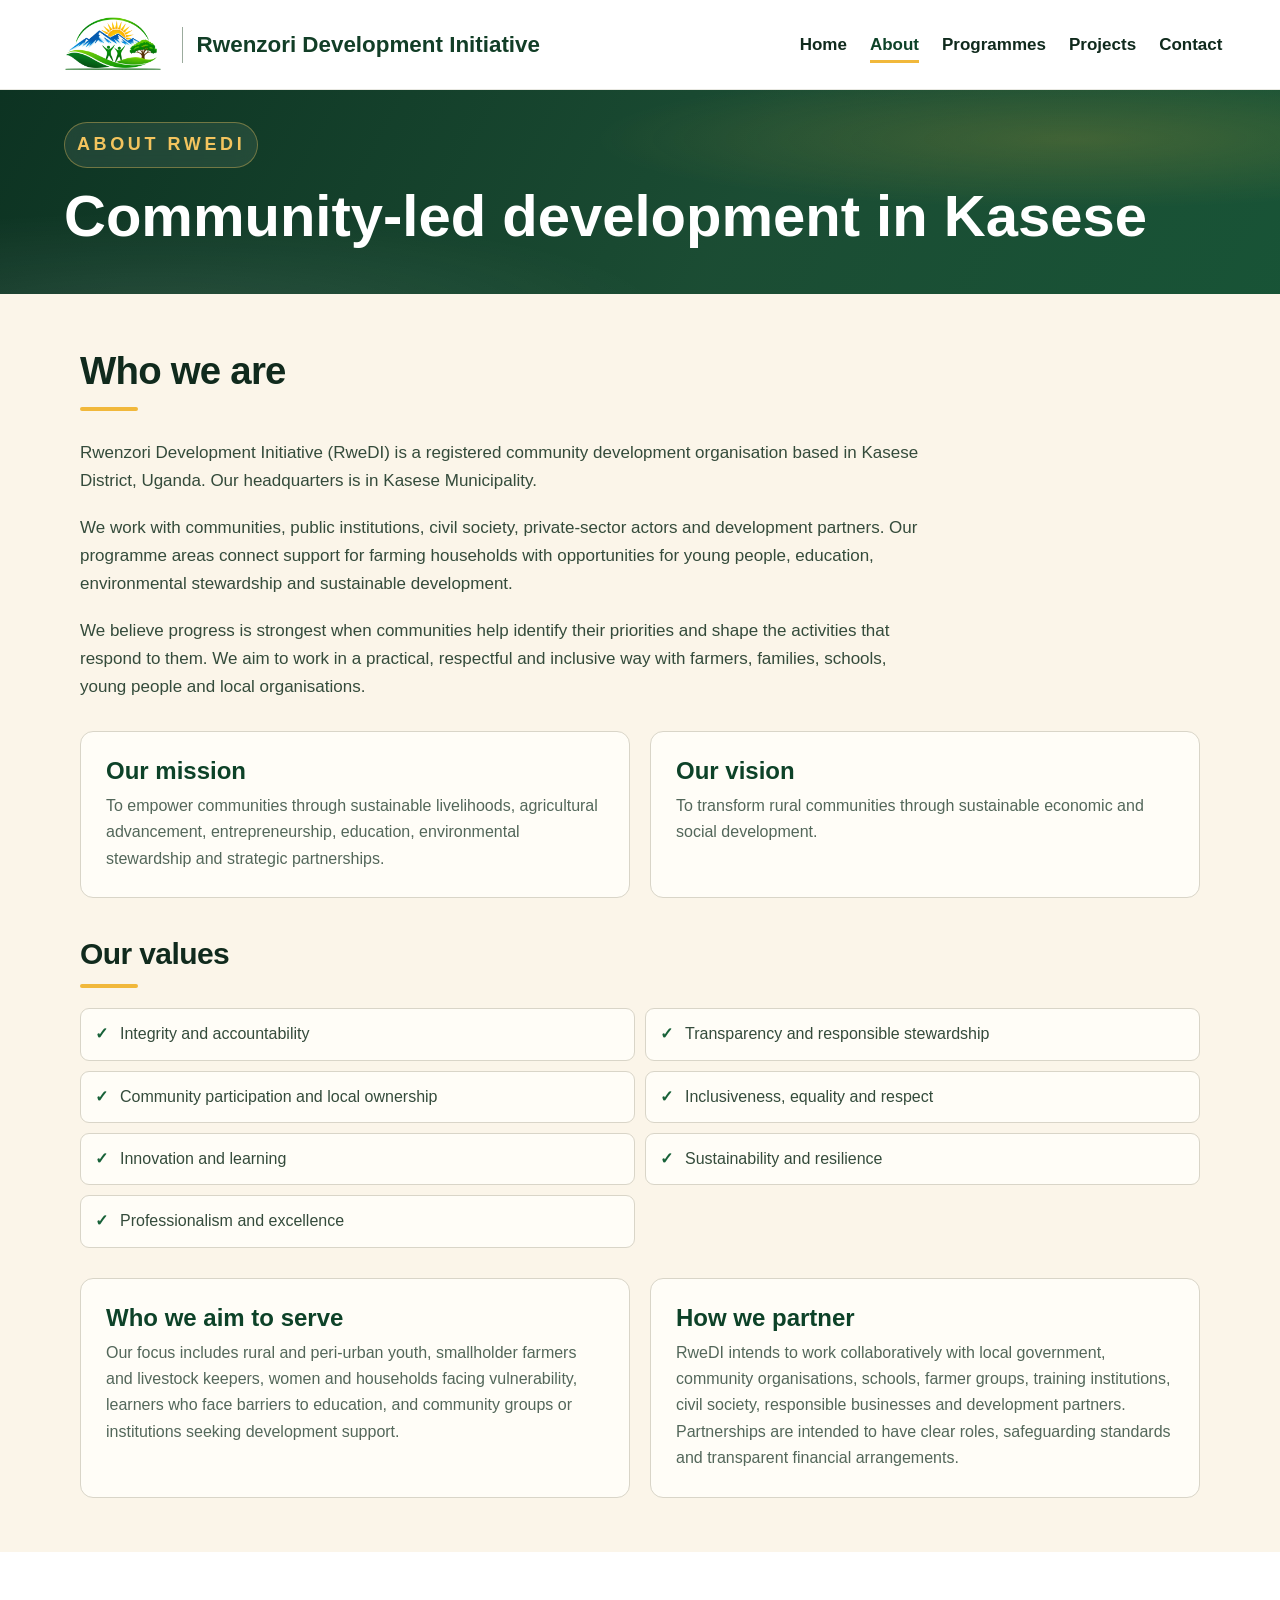
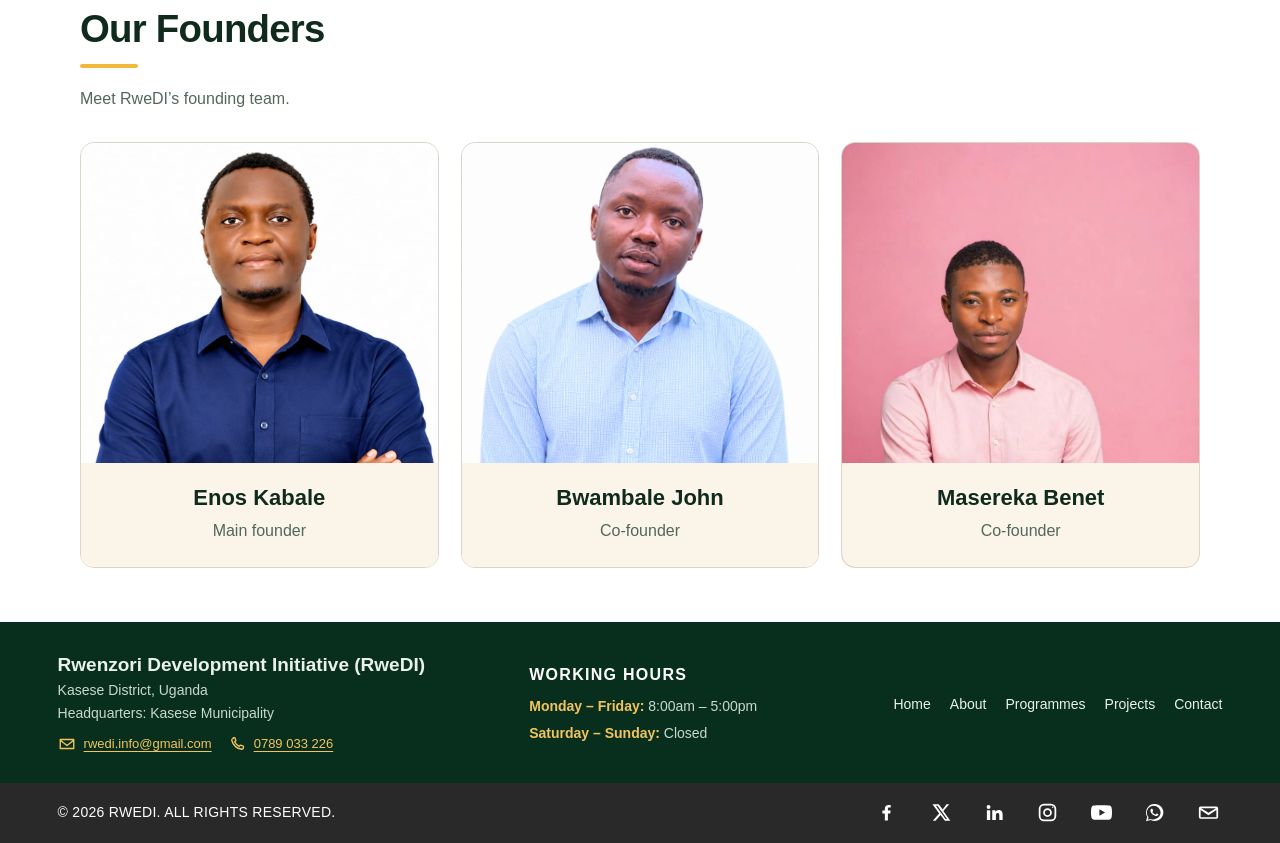
==== commit 4613d273: "Use original Masereka Benet portrait" ====
--- a/about.html
+++ b/about.html
@@ -6,6 +6,6 @@
 <section class="content-section founders-section" id="founders"><div class="content-inner"><h2 class="section-heading">Our Founders</h2><p class="section-intro">Meet RweDI’s founding team.</p><div class="founder-grid">
 <article class="founder-card"><div class="founder-portrait"><img src="enos%20jpeg%20.jpeg" alt="Portrait of Enos Kabale" loading="lazy"></div><div class="founder-card-copy"><h3>Enos Kabale</h3><p>Main founder</p></div></article>
 <article class="founder-card"><div class="founder-portrait"><img src="assets/founder-bwambale-john.png" alt="Portrait of Bwambale John" loading="lazy"></div><div class="founder-card-copy"><h3>Bwambale John</h3><p>Co-founder</p></div></article>
-<article class="founder-card founder-card-masereka"><div class="founder-portrait"><img src="assets/founder-masereka-benet.jpeg" alt="Portrait of Masereka Benet" loading="lazy"></div><div class="founder-card-copy"><h3>Masereka Benet</h3><p>Co-founder</p></div></article>
+<article class="founder-card founder-card-masereka"><div class="founder-portrait"><img src="masereka%20benet%20photo.jpeg" alt="Portrait of Masereka Benet" loading="lazy"></div><div class="founder-card-copy"><h3>Masereka Benet</h3><p>Co-founder</p></div></article>
 </div></div></section></main>
 <footer class="site-footer"><div class="footer-inner"><div class="footer-org"><p class="footer-name">Rwenzori Development Initiative (RweDI)</p><p class="footer-location">Kasese District, Uganda</p><p class="footer-location">Proposed headquarters: Kasese Municipality</p><div class="footer-contact"><a href="mailto:rwedi.info@gmail.com" aria-label="Email RweDI at rwedi.info@gmail.com"><svg class="contact-icon" viewBox="0 0 24 24" aria-hidden="true"><path d="M3 6h18v12H3zM3 7l9 7 9-7"/></svg>rwedi.info@gmail.com</a><a href="tel:+256789033226" aria-label="Call RweDI at 0789 033 226"><svg class="contact-icon" viewBox="0 0 24 24" aria-hidden="true"><path d="M7 3.5h2.2l1.3 4.1-1.7 1.4a14 14 0 0 0 6.2 6.2l1.4-1.7 4.1 1.3V17a2 2 0 0 1-2.2 2A16.5 16.5 0 0 1 5 7a2 2 0 0 1 2-2.2Z"/></svg>0789 033 226</a></div></div><div class="footer-hours" aria-label="Working hours"><h2 class="footer-hours-title">Working hours</h2><p><strong>Monday – Friday:</strong> 8:00am – 5:00pm</p><p><strong>Saturday – Sunday:</strong> Closed</p></div><nav class="footer-nav" aria-label="Footer navigation"><a href="index.html">Home</a><a href="about.html">About</a><a href="programmes.html">Programmes</a><a href="projects.html">Projects</a><a href="contact.html">Contact</a></nav><div class="social-links" aria-label="Contact and social links"><a href="https://www.linkedin.com/search/results/companies/?keywords=Rwenzori%20Development%20Initiative" target="_blank" rel="noopener noreferrer" aria-label="Find RweDI on LinkedIn" title="LinkedIn search for RweDI"><svg viewBox="0 0 24 24" aria-hidden="true"><path d="M5.2 3.5a2.2 2.2 0 1 1 0 4.4 2.2 2.2 0 0 1 0-4.4ZM3.3 9.5h3.8v11H3.3Zm6.1 0H13v1.5h.1a4 4 0 0 1 3.6-1.9c3.9 0 4.6 2.5 4.6 5.7v5.7h-3.8v-5c0-1.2 0-2.8-1.8-2.8s-2.1 1.3-2.1 2.7v5.1H9.4Z"/></svg></a><a href="https://wa.me/256789033226" target="_blank" rel="noopener noreferrer" aria-label="Message RweDI on WhatsApp" title="WhatsApp"><svg viewBox="0 0 24 24" aria-hidden="true"><path d="M12 2.2a9.7 9.7 0 0 0-8.3 14.7L2.4 22l5.2-1.4A9.8 9.8 0 1 0 12 2.2Zm0 17.6a7.8 7.8 0 0 1-4-.1l-.5-.2-3.1.8.8-3-.3-.5A7.8 7.8 0 1 1 12 19.8Zm4.3-5.8c-.2-.1-1.4-.7-1.6-.8-.2-.1-.4-.1-.5.1-.2.2-.6.8-.8 1-.1.2-.3.2-.5.1-.2-.1-1-.4-1.9-1.2-.7-.6-1.2-1.4-1.3-1.6-.1-.2 0-.3.1-.5l.4-.4.2-.4c.1-.2 0-.3 0-.5l-.7-1.7c-.2-.4-.4-.4-.5-.4h-.5c-.2 0-.4.1-.6.3s-.8.8-.8 1.9.8 2.1.9 2.3c.1.2 1.6 2.4 3.8 3.3 1.4.6 1.9.6 2.6.5.4-.1 1.4-.6 1.6-1.1.2-.5.2-1 .1-1.1 0-.1-.2-.2-.4-.3Z"/></svg></a><a href="mailto:rwedi.info@gmail.com" aria-label="Email RweDI at rwedi.info@gmail.com" title="Email RweDI"><svg viewBox="0 0 24 24" aria-hidden="true"><path d="M3 5h18a2 2 0 0 1 2 2v10a2 2 0 0 1-2 2H3a2 2 0 0 1-2-2V7a2 2 0 0 1 2-2Zm9 7.2L20.5 7h-17Zm-9 5.3h18V9l-9 6.2L3 9Z"/></svg></a></div></div><p class="footer-small">Working alongside local communities for resilient livelihoods and opportunity. Contact RweDI at rwedi.info@gmail.com.</p></footer></body></html>
--- a/styles.css
+++ b/styles.css
@@ -23,7 +23,8 @@
 @media(max-width:900px){.site-header{padding-right:100px}.brand{flex:0 1 auto;margin-right:0}.brand-name{white-space:normal;max-width:185px}.menu-toggle{display:inline-flex;position:absolute;right:14px;top:50%;flex:0 0 auto;transform:translateY(-50%)}}
 @media(max-width:390px){.brand-name{white-space:normal;max-width:150px}}
 @media(min-width:901px) and (max-width:1050px){.brand-name{white-space:nowrap;max-width:320px;font-size:19px}}
-.founder-card-masereka .founder-portrait{background:#fff}
+.founder-card-masereka .founder-portrait{background:linear-gradient(145deg,#dce8dc,#f4ead8)}.founder-card-masereka .founder-portrait img{object-position:center 18%}
+.hero .eyebrow .brand-acronym{text-transform:none;letter-spacing:normal}
 
 .hero{min-height:clamp(410px,50vh,500px)}
 .hero-copy{padding:clamp(34px,4vw,56px) clamp(28px,4vw,64px)}
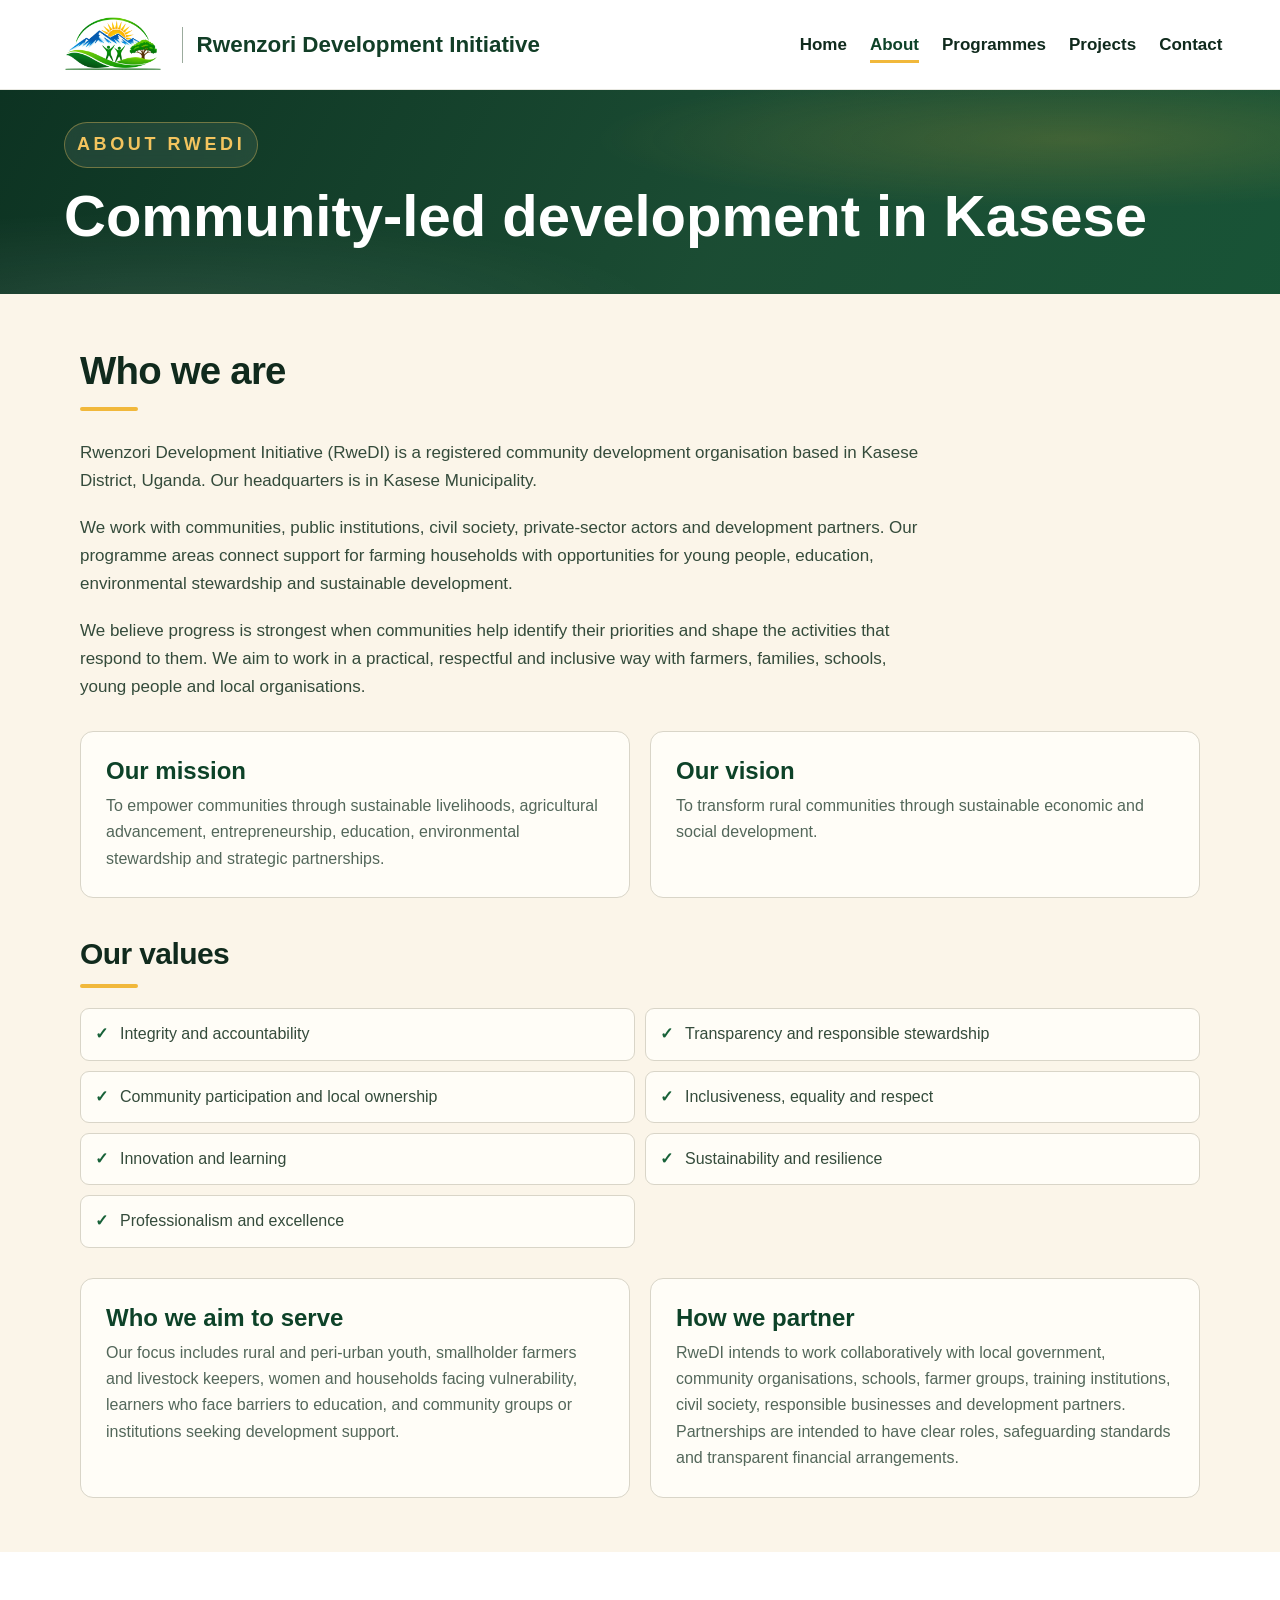
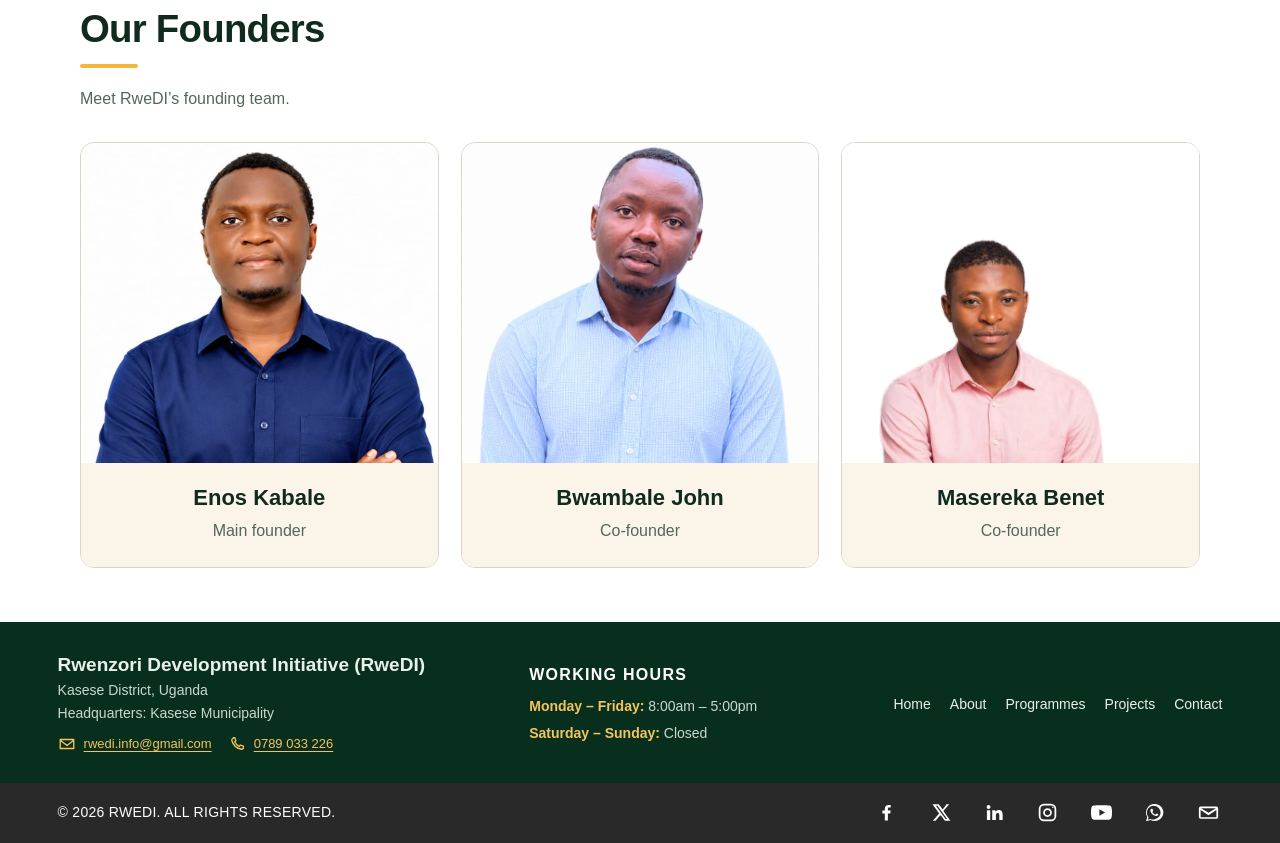
==== commit f090e55d: "Use clean white-background Masereka portrait" ====
--- a/about.html
+++ b/about.html
@@ -6,6 +6,6 @@
 <section class="content-section founders-section" id="founders"><div class="content-inner"><h2 class="section-heading">Our Founders</h2><p class="section-intro">Meet RweDI’s founding team.</p><div class="founder-grid">
 <article class="founder-card"><div class="founder-portrait"><img src="enos%20jpeg%20.jpeg" alt="Portrait of Enos Kabale" loading="lazy"></div><div class="founder-card-copy"><h3>Enos Kabale</h3><p>Main founder</p></div></article>
 <article class="founder-card"><div class="founder-portrait"><img src="assets/founder-bwambale-john.png" alt="Portrait of Bwambale John" loading="lazy"></div><div class="founder-card-copy"><h3>Bwambale John</h3><p>Co-founder</p></div></article>
-<article class="founder-card founder-card-masereka"><div class="founder-portrait"><img src="masereka%20benet%20photo.jpeg" alt="Portrait of Masereka Benet" loading="lazy"></div><div class="founder-card-copy"><h3>Masereka Benet</h3><p>Co-founder</p></div></article>
+<article class="founder-card founder-card-masereka"><div class="founder-portrait"><img src="assets/founder-masereka-benet-white.png" alt="Portrait of Masereka Benet" loading="lazy"></div><div class="founder-card-copy"><h3>Masereka Benet</h3><p>Co-founder</p></div></article>
 </div></div></section></main>
 <footer class="site-footer"><div class="footer-inner"><div class="footer-org"><p class="footer-name">Rwenzori Development Initiative (RweDI)</p><p class="footer-location">Kasese District, Uganda</p><p class="footer-location">Proposed headquarters: Kasese Municipality</p><div class="footer-contact"><a href="mailto:rwedi.info@gmail.com" aria-label="Email RweDI at rwedi.info@gmail.com"><svg class="contact-icon" viewBox="0 0 24 24" aria-hidden="true"><path d="M3 6h18v12H3zM3 7l9 7 9-7"/></svg>rwedi.info@gmail.com</a><a href="tel:+256789033226" aria-label="Call RweDI at 0789 033 226"><svg class="contact-icon" viewBox="0 0 24 24" aria-hidden="true"><path d="M7 3.5h2.2l1.3 4.1-1.7 1.4a14 14 0 0 0 6.2 6.2l1.4-1.7 4.1 1.3V17a2 2 0 0 1-2.2 2A16.5 16.5 0 0 1 5 7a2 2 0 0 1 2-2.2Z"/></svg>0789 033 226</a></div></div><div class="footer-hours" aria-label="Working hours"><h2 class="footer-hours-title">Working hours</h2><p><strong>Monday – Friday:</strong> 8:00am – 5:00pm</p><p><strong>Saturday – Sunday:</strong> Closed</p></div><nav class="footer-nav" aria-label="Footer navigation"><a href="index.html">Home</a><a href="about.html">About</a><a href="programmes.html">Programmes</a><a href="projects.html">Projects</a><a href="contact.html">Contact</a></nav><div class="social-links" aria-label="Contact and social links"><a href="https://www.linkedin.com/search/results/companies/?keywords=Rwenzori%20Development%20Initiative" target="_blank" rel="noopener noreferrer" aria-label="Find RweDI on LinkedIn" title="LinkedIn search for RweDI"><svg viewBox="0 0 24 24" aria-hidden="true"><path d="M5.2 3.5a2.2 2.2 0 1 1 0 4.4 2.2 2.2 0 0 1 0-4.4ZM3.3 9.5h3.8v11H3.3Zm6.1 0H13v1.5h.1a4 4 0 0 1 3.6-1.9c3.9 0 4.6 2.5 4.6 5.7v5.7h-3.8v-5c0-1.2 0-2.8-1.8-2.8s-2.1 1.3-2.1 2.7v5.1H9.4Z"/></svg></a><a href="https://wa.me/256789033226" target="_blank" rel="noopener noreferrer" aria-label="Message RweDI on WhatsApp" title="WhatsApp"><svg viewBox="0 0 24 24" aria-hidden="true"><path d="M12 2.2a9.7 9.7 0 0 0-8.3 14.7L2.4 22l5.2-1.4A9.8 9.8 0 1 0 12 2.2Zm0 17.6a7.8 7.8 0 0 1-4-.1l-.5-.2-3.1.8.8-3-.3-.5A7.8 7.8 0 1 1 12 19.8Zm4.3-5.8c-.2-.1-1.4-.7-1.6-.8-.2-.1-.4-.1-.5.1-.2.2-.6.8-.8 1-.1.2-.3.2-.5.1-.2-.1-1-.4-1.9-1.2-.7-.6-1.2-1.4-1.3-1.6-.1-.2 0-.3.1-.5l.4-.4.2-.4c.1-.2 0-.3 0-.5l-.7-1.7c-.2-.4-.4-.4-.5-.4h-.5c-.2 0-.4.1-.6.3s-.8.8-.8 1.9.8 2.1.9 2.3c.1.2 1.6 2.4 3.8 3.3 1.4.6 1.9.6 2.6.5.4-.1 1.4-.6 1.6-1.1.2-.5.2-1 .1-1.1 0-.1-.2-.2-.4-.3Z"/></svg></a><a href="mailto:rwedi.info@gmail.com" aria-label="Email RweDI at rwedi.info@gmail.com" title="Email RweDI"><svg viewBox="0 0 24 24" aria-hidden="true"><path d="M3 5h18a2 2 0 0 1 2 2v10a2 2 0 0 1-2 2H3a2 2 0 0 1-2-2V7a2 2 0 0 1 2-2Zm9 7.2L20.5 7h-17Zm-9 5.3h18V9l-9 6.2L3 9Z"/></svg></a></div></div><p class="footer-small">Working alongside local communities for resilient livelihoods and opportunity. Contact RweDI at rwedi.info@gmail.com.</p></footer></body></html>
--- a/styles.css
+++ b/styles.css
@@ -23,7 +23,7 @@
 @media(max-width:900px){.site-header{padding-right:100px}.brand{flex:0 1 auto;margin-right:0}.brand-name{white-space:normal;max-width:185px}.menu-toggle{display:inline-flex;position:absolute;right:14px;top:50%;flex:0 0 auto;transform:translateY(-50%)}}
 @media(max-width:390px){.brand-name{white-space:normal;max-width:150px}}
 @media(min-width:901px) and (max-width:1050px){.brand-name{white-space:nowrap;max-width:320px;font-size:19px}}
-.founder-card-masereka .founder-portrait{background:linear-gradient(145deg,#dce8dc,#f4ead8)}.founder-card-masereka .founder-portrait img{object-position:center 18%}
+.founder-card-masereka .founder-portrait{background:#fff}.founder-card-masereka .founder-portrait img{object-position:center 18%}
 .hero .eyebrow .brand-acronym{text-transform:none;letter-spacing:normal}
 
 .hero{min-height:clamp(410px,50vh,500px)}
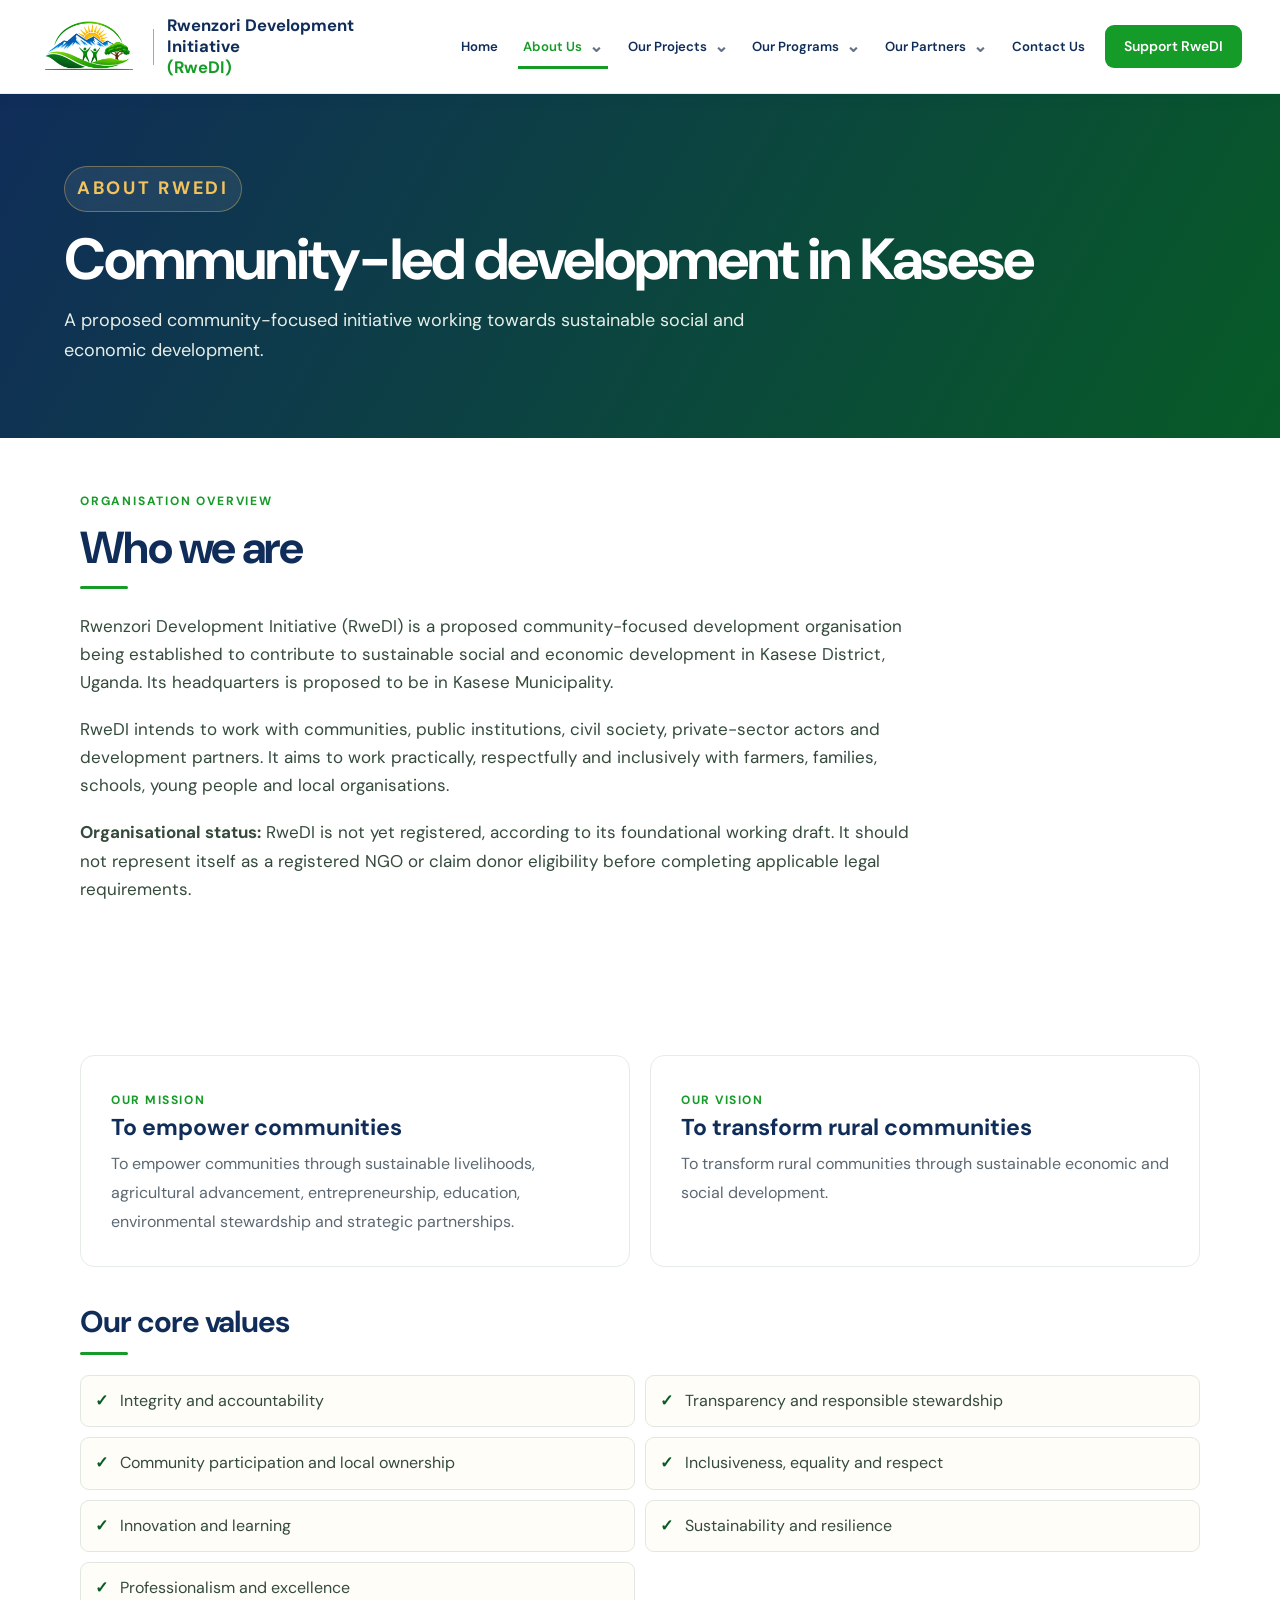
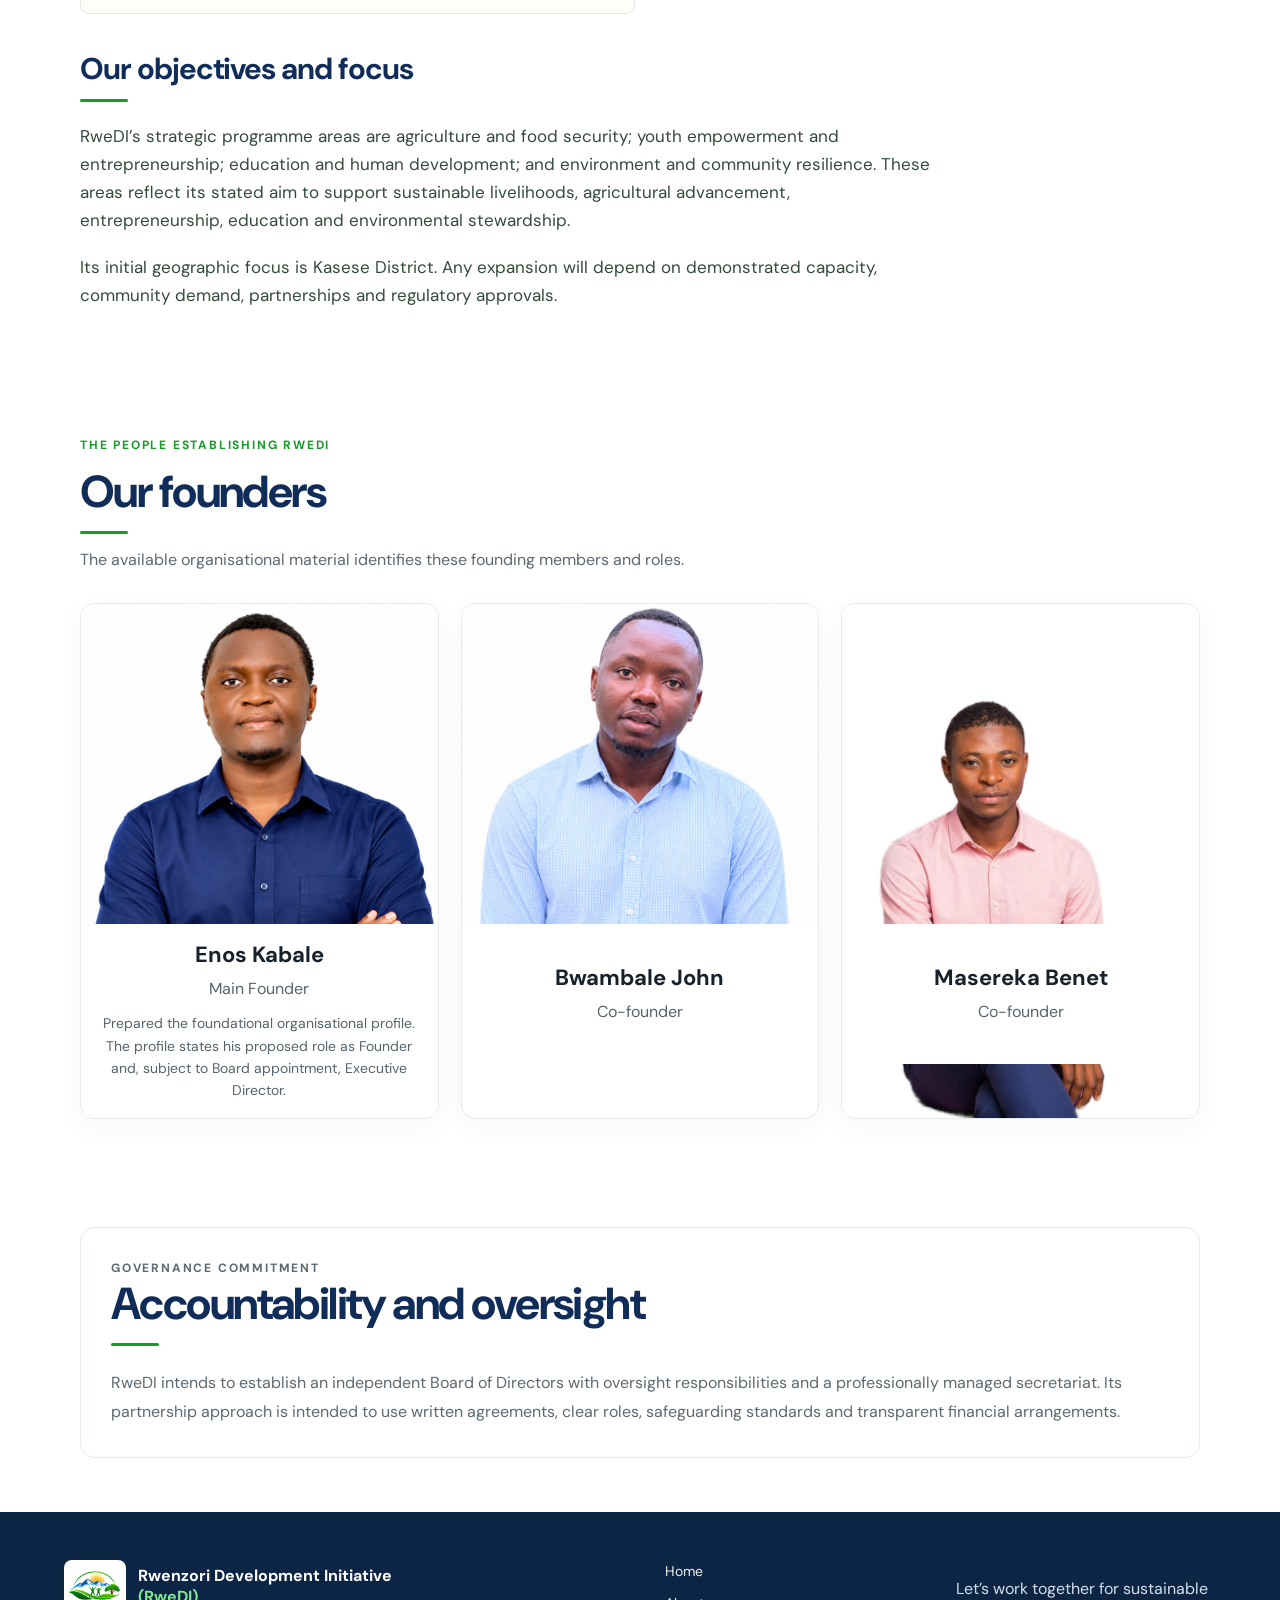
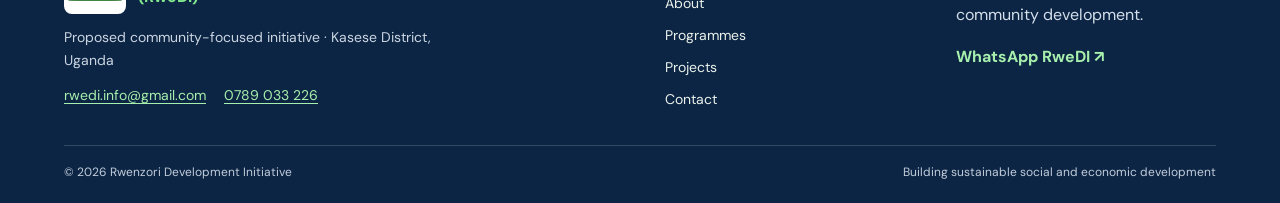
==== commit b6f0319a: "Redesign RweDI website" ====
--- a/about.html
+++ b/about.html
@@ -1,11 +1,13 @@
 <!doctype html>
-<html lang="en"><head><meta charset="utf-8"><meta name="viewport" content="width=device-width, initial-scale=1"><title>About RweDI | Community Development in Kasese</title><meta name="description" content="Learn about Rwenzori Development Initiative, its community focus in Kasese District and its founding members."><link rel="icon" href="assets/rwedi-logo.png" type="image/png"><link rel="stylesheet" href="styles.css"><script src="script.js" defer></script></head>
-<body><a class="skip-link" href="#main">Skip to content</a><header class="site-header"><a class="brand" href="index.html" aria-label="Rwenzori Development Initiative home"><img src="assets/rwedi-logo.png" alt="" aria-hidden="true"><span class="brand-divider" aria-hidden="true"></span><span class="brand-name">Rwenzori Development Initiative</span></a><button class="menu-toggle" type="button" aria-expanded="false" aria-controls="primary-navigation"><span class="menu-icon" aria-hidden="true">☰</span><span>Menu</span></button><nav class="site-nav" id="primary-navigation" aria-label="Main navigation"><a href="index.html">Home</a><a href="about.html" aria-current="page">About</a><a href="programmes.html">Programmes</a><a href="projects.html">Projects</a><a href="contact.html">Contact</a></nav></header>
-<main id="main"><section class="page-hero page-hero-about"><div class="page-hero-inner"><p class="eyebrow">About RweDI</p><h1>Community-led development in Kasese</h1></div></section>
-<section class="content-section"><div class="content-inner"><h2 class="section-heading">Who we are</h2><div class="prose"><p>Rwenzori Development Initiative (RweDI) is a registered community development organisation based in Kasese District, Uganda. Our proposed headquarters is in Kasese Municipality.</p><p>We work with communities, public institutions, civil society, private-sector actors and development partners. Our programme areas connect support for farming households with opportunities for young people, education, environmental stewardship and sustainable development.</p><p>We believe progress is strongest when communities help identify their priorities and shape the activities that respond to them. We aim to work in a practical, respectful and inclusive way with farmers, families, schools, young people and local organisations.</p></div><div class="mission-grid"><article class="info-panel"><h3>Our mission</h3><p>To empower communities through sustainable livelihoods, agricultural advancement, entrepreneurship, education, environmental stewardship and strategic partnerships.</p></article><article class="info-panel"><h3>Our vision</h3><p>To transform rural communities through sustainable economic and social development.</p></article></div><div class="values-block"><h2 class="section-heading">Our values</h2><ul class="values-list"><li>Integrity and accountability</li><li>Transparency and responsible stewardship</li><li>Community participation and local ownership</li><li>Inclusiveness, equality and respect</li><li>Innovation and learning</li><li>Sustainability and resilience</li><li>Professionalism and excellence</li></ul></div><div class="mission-grid"><article class="info-panel"><h3>Who we aim to serve</h3><p>Our focus includes rural and peri-urban youth, smallholder farmers and livestock keepers, women and households facing vulnerability, learners who face barriers to education, and community groups or institutions seeking development support.</p></article><article class="info-panel"><h3>How we partner</h3><p>RweDI intends to work collaboratively with local government, community organisations, schools, farmer groups, training institutions, civil society, responsible businesses and development partners. Partnerships are intended to have clear roles, safeguarding standards and transparent financial arrangements.</p></article></div></div></section>
-<section class="content-section founders-section" id="founders"><div class="content-inner"><h2 class="section-heading">Our Founders</h2><p class="section-intro">Meet RweDI’s founding team.</p><div class="founder-grid">
-<article class="founder-card"><div class="founder-portrait"><img src="enos%20jpeg%20.jpeg" alt="Portrait of Enos Kabale" loading="lazy"></div><div class="founder-card-copy"><h3>Enos Kabale</h3><p>Main founder</p></div></article>
+<html lang="en"><head><meta charset="utf-8"><meta name="viewport" content="width=device-width, initial-scale=1"><title>About RweDI | Community Development in Kasese</title><meta name="description" content="Learn about Rwenzori Development Initiative, its mission, vision, values, founders and governance commitments."><link rel="icon" href="assets/rwedi-logo.png" type="image/png"><link rel="stylesheet" href="styles.css"><script src="script.js" defer></script></head>
+<body><a class="skip-link" href="#main">Skip to content</a><header class="site-header"><a class="brand" href="index.html" aria-label="Rwenzori Development Initiative home"><img src="assets/rwedi-logo.png" alt="Rwenzori Development Initiative logo"><span class="brand-divider" aria-hidden="true"></span><span class="brand-name">Rwenzori Development Initiative <span>(RweDI)</span></span></a><button class="menu-toggle" type="button" aria-expanded="false" aria-controls="primary-navigation"><span class="menu-icon" aria-hidden="true">☰</span><span>Menu</span></button><nav class="site-nav" id="primary-navigation" aria-label="Main navigation"></nav></header>
+<main id="main"><section class="page-hero page-hero-about"><div class="page-hero-inner"><p class="eyebrow">About RweDI</p><h1>Community-led development in Kasese</h1><p>A proposed community-focused initiative working towards sustainable social and economic development.</p></div></section>
+<section class="content-section" id="overview"><div class="content-inner"><p class="eyebrow">Organisation overview</p><h2 class="section-heading">Who we are</h2><div class="prose"><p>Rwenzori Development Initiative (RweDI) is a proposed community-focused development organisation being established to contribute to sustainable social and economic development in Kasese District, Uganda. Its headquarters is proposed to be in Kasese Municipality.</p><p>RweDI intends to work with communities, public institutions, civil society, private-sector actors and development partners. It aims to work practically, respectfully and inclusively with farmers, families, schools, young people and local organisations.</p><p><strong>Organisational status:</strong> RweDI is not yet registered, according to its foundational working draft. It should not represent itself as a registered NGO or claim donor eligibility before completing applicable legal requirements.</p></div></div></section>
+<section class="content-section" id="mission-vision"><div class="content-inner"><div class="mission-grid"><article class="info-panel"><span class="panel-kicker">Our mission</span><h3>To empower communities</h3><p>To empower communities through sustainable livelihoods, agricultural advancement, entrepreneurship, education, environmental stewardship and strategic partnerships.</p></article><article class="info-panel"><span class="panel-kicker">Our vision</span><h3>To transform rural communities</h3><p>To transform rural communities through sustainable economic and social development.</p></article></div><div class="values-block"><h2 class="section-heading">Our core values</h2><ul class="values-list"><li>Integrity and accountability</li><li>Transparency and responsible stewardship</li><li>Community participation and local ownership</li><li>Inclusiveness, equality and respect</li><li>Innovation and learning</li><li>Sustainability and resilience</li><li>Professionalism and excellence</li></ul></div><div class="values-block"><h2 class="section-heading">Our objectives and focus</h2><div class="prose"><p>RweDI’s strategic programme areas are agriculture and food security; youth empowerment and entrepreneurship; education and human development; and environment and community resilience. These areas reflect its stated aim to support sustainable livelihoods, agricultural advancement, entrepreneurship, education and environmental stewardship.</p><p>Its initial geographic focus is Kasese District. Any expansion will depend on demonstrated capacity, community demand, partnerships and regulatory approvals.</p></div></div></div></section>
+<section class="content-section founders-section" id="founders"><div class="content-inner"><p class="eyebrow">The people establishing RweDI</p><h2 class="section-heading">Our founders</h2><p class="section-intro">The available organisational material identifies these founding members and roles.</p><div class="founder-grid">
+<article class="founder-card"><div class="founder-portrait"><img src="enos%20jpeg%20.jpeg" alt="Portrait of Enos Kabale" loading="lazy"></div><div class="founder-card-copy"><h3>Enos Kabale</h3><p>Main Founder</p><p class="profile-bio">Prepared the foundational organisational profile. The profile states his proposed role as Founder and, subject to Board appointment, Executive Director.</p></div></article>
 <article class="founder-card"><div class="founder-portrait"><img src="assets/founder-bwambale-john.png" alt="Portrait of Bwambale John" loading="lazy"></div><div class="founder-card-copy"><h3>Bwambale John</h3><p>Co-founder</p></div></article>
 <article class="founder-card founder-card-masereka"><div class="founder-portrait"><img src="assets/founder-masereka-benet-white.png" alt="Portrait of Masereka Benet" loading="lazy"></div><div class="founder-card-copy"><h3>Masereka Benet</h3><p>Co-founder</p></div></article>
-</div></div></section></main>
-<footer class="site-footer"><div class="footer-inner"><div class="footer-org"><p class="footer-name">Rwenzori Development Initiative (RweDI)</p><p class="footer-location">Kasese District, Uganda</p><p class="footer-location">Proposed headquarters: Kasese Municipality</p><div class="footer-contact"><a href="mailto:rwedi.info@gmail.com" aria-label="Email RweDI at rwedi.info@gmail.com"><svg class="contact-icon" viewBox="0 0 24 24" aria-hidden="true"><path d="M3 6h18v12H3zM3 7l9 7 9-7"/></svg>rwedi.info@gmail.com</a><a href="tel:+256789033226" aria-label="Call RweDI at 0789 033 226"><svg class="contact-icon" viewBox="0 0 24 24" aria-hidden="true"><path d="M7 3.5h2.2l1.3 4.1-1.7 1.4a14 14 0 0 0 6.2 6.2l1.4-1.7 4.1 1.3V17a2 2 0 0 1-2.2 2A16.5 16.5 0 0 1 5 7a2 2 0 0 1 2-2.2Z"/></svg>0789 033 226</a></div></div><div class="footer-hours" aria-label="Working hours"><h2 class="footer-hours-title">Working hours</h2><p><strong>Monday – Friday:</strong> 8:00am – 5:00pm</p><p><strong>Saturday – Sunday:</strong> Closed</p></div><nav class="footer-nav" aria-label="Footer navigation"><a href="index.html">Home</a><a href="about.html">About</a><a href="programmes.html">Programmes</a><a href="projects.html">Projects</a><a href="contact.html">Contact</a></nav><div class="social-links" aria-label="Contact and social links"><a href="https://www.linkedin.com/search/results/companies/?keywords=Rwenzori%20Development%20Initiative" target="_blank" rel="noopener noreferrer" aria-label="Find RweDI on LinkedIn" title="LinkedIn search for RweDI"><svg viewBox="0 0 24 24" aria-hidden="true"><path d="M5.2 3.5a2.2 2.2 0 1 1 0 4.4 2.2 2.2 0 0 1 0-4.4ZM3.3 9.5h3.8v11H3.3Zm6.1 0H13v1.5h.1a4 4 0 0 1 3.6-1.9c3.9 0 4.6 2.5 4.6 5.7v5.7h-3.8v-5c0-1.2 0-2.8-1.8-2.8s-2.1 1.3-2.1 2.7v5.1H9.4Z"/></svg></a><a href="https://wa.me/256789033226" target="_blank" rel="noopener noreferrer" aria-label="Message RweDI on WhatsApp" title="WhatsApp"><svg viewBox="0 0 24 24" aria-hidden="true"><path d="M12 2.2a9.7 9.7 0 0 0-8.3 14.7L2.4 22l5.2-1.4A9.8 9.8 0 1 0 12 2.2Zm0 17.6a7.8 7.8 0 0 1-4-.1l-.5-.2-3.1.8.8-3-.3-.5A7.8 7.8 0 1 1 12 19.8Zm4.3-5.8c-.2-.1-1.4-.7-1.6-.8-.2-.1-.4-.1-.5.1-.2.2-.6.8-.8 1-.1.2-.3.2-.5.1-.2-.1-1-.4-1.9-1.2-.7-.6-1.2-1.4-1.3-1.6-.1-.2 0-.3.1-.5l.4-.4.2-.4c.1-.2 0-.3 0-.5l-.7-1.7c-.2-.4-.4-.4-.5-.4h-.5c-.2 0-.4.1-.6.3s-.8.8-.8 1.9.8 2.1.9 2.3c.1.2 1.6 2.4 3.8 3.3 1.4.6 1.9.6 2.6.5.4-.1 1.4-.6 1.6-1.1.2-.5.2-1 .1-1.1 0-.1-.2-.2-.4-.3Z"/></svg></a><a href="mailto:rwedi.info@gmail.com" aria-label="Email RweDI at rwedi.info@gmail.com" title="Email RweDI"><svg viewBox="0 0 24 24" aria-hidden="true"><path d="M3 5h18a2 2 0 0 1 2 2v10a2 2 0 0 1-2 2H3a2 2 0 0 1-2-2V7a2 2 0 0 1 2-2Zm9 7.2L20.5 7h-17Zm-9 5.3h18V9l-9 6.2L3 9Z"/></svg></a></div></div><p class="footer-small">Working alongside local communities for resilient livelihoods and opportunity. Contact RweDI at rwedi.info@gmail.com.</p></footer></body></html>
+</div></div></section>
+<section class="content-section" id="governance"><div class="content-inner"><article class="info-panel"><p class="eyebrow">Governance commitment</p><h2 class="section-heading">Accountability and oversight</h2><p>RweDI intends to establish an independent Board of Directors with oversight responsibilities and a professionally managed secretariat. Its partnership approach is intended to use written agreements, clear roles, safeguarding standards and transparent financial arrangements.</p></article></div></section></main>
+<footer class="site-footer"><div class="footer-inner"><div class="footer-org"><a class="footer-brand" href="index.html"><img src="assets/rwedi-logo.png" alt="RweDI logo"><span>Rwenzori Development Initiative <b>(RweDI)</b></span></a><p class="footer-location">Proposed community-focused initiative · Kasese District, Uganda</p><div class="footer-contact"><a href="mailto:rwedi.info@gmail.com">rwedi.info@gmail.com</a><a href="tel:+256789033226">0789 033 226</a></div></div><nav class="footer-nav" aria-label="Footer navigation"><a href="index.html">Home</a><a href="about.html">About</a><a href="programmes.html">Programmes</a><a href="projects.html">Projects</a><a href="contact.html">Contact</a></nav><div class="footer-connect"><p>Let’s work together for sustainable community development.</p><a href="https://wa.me/256789033226" target="_blank" rel="noopener noreferrer">WhatsApp RweDI ↗</a></div></div><div class="footer-bottom"><span>© <span data-current-year>2026</span> Rwenzori Development Initiative</span><span>Building sustainable social and economic development</span></div></footer></body></html>
--- a/styles.css
+++ b/styles.css
@@ -1,4 +1,5 @@
-:root{--green:#0d4228;--green-2:#176138;--gold:#f1b83b;--cream:#fbf5e9;--ink:#102a1d;--muted:#53675a;--line:#d9d5c8;--white:#fff;--serif:Arial,Helvetica,sans-serif;--sans:Arial,Helvetica,sans-serif;--shadow:0 12px 32px rgba(18,53,34,.09)}
+@import url('https://fonts.googleapis.com/css2?family=DM+Sans:wght@400;500;600;700&family=Playfair+Display:wght@500;600;700&display=swap');
+:root{--green:#0d4228;--green-2:#176138;--gold:#f1b83b;--cream:#fbf5e9;--ink:#102a1d;--muted:#53675a;--line:#d9d5c8;--white:#fff;--serif:'Playfair Display',Georgia,serif;--sans:'DM Sans',Arial,sans-serif;--shadow:0 12px 32px rgba(18,53,34,.09)}
 *{box-sizing:border-box}html{scroll-behavior:smooth;scroll-padding-top:96px}body{margin:0;background:var(--cream);color:var(--ink);font:16px/1.65 var(--sans)}img{max-width:100%;display:block}a{color:inherit}button{font:inherit}.skip-link{position:absolute;left:-9999px;top:8px;background:white;padding:10px;z-index:20}.skip-link:focus{left:8px}.site-header{height:90px;background:#fff;display:flex;align-items:center;padding:0 clamp(20px,4.5vw,72px);gap:28px;border-bottom:1px solid #e8e8e1;position:sticky;top:0;z-index:10}.brand{display:flex;align-items:center;text-decoration:none;gap:14px;min-width:0;margin-right:auto}.brand img{width:95px;height:66px;object-fit:contain}.brand-name{font:700 clamp(16px,1.75vw,24px)/1.2 var(--serif);white-space:nowrap;color:#123e27}.brand-divider{height:36px;width:1px;background:#9bab9d}.site-nav{display:flex;align-items:center;gap:clamp(18px,3vw,44px)}.site-nav a{font:600 17px var(--serif);text-decoration:none;padding:11px 0;position:relative}.site-nav a:not(.nav-cta):after{content:"";height:3px;position:absolute;bottom:3px;left:0;width:0;background:var(--gold);transition:width .2s}.site-nav a:hover:after,.site-nav a[aria-current=page]:after{width:100%}.site-nav a[aria-current=page]{color:var(--green)}.site-nav .nav-cta{background:var(--green);color:#fff;border-radius:10px;padding:11px 20px}.site-nav .nav-cta:hover{background:#195f3a}.menu-toggle{display:none;border:1px solid #cbd5cc;background:white;color:var(--green);border-radius:8px;padding:8px 11px;cursor:pointer}.menu-toggle:focus-visible,a:focus-visible,button:focus-visible{outline:3px solid #bd7e00;outline-offset:3px}
 .hero{display:grid;grid-template-columns:46.5% 53.5%;min-height:440px;background:var(--green);color:white}.hero-copy{padding:clamp(42px,5vw,76px) clamp(28px,5vw,76px);display:flex;flex-direction:column;justify-content:center}.eyebrow{font-size:14px;text-transform:uppercase;letter-spacing:.2em;font-weight:700;color:#dba92f;margin:0 0 14px}.hero .eyebrow{color:#f2c151}.hero h1{font:700 clamp(36px,4vw,57px)/1.1 var(--serif);letter-spacing:-.02em;margin:0 0 19px;max-width:700px}.hero p{font-size:17px;line-height:1.7;color:#edf3ed;max-width:600px;margin:0}.hero-art{position:relative;min-height:440px;overflow:hidden}.hero-art img{width:100%;height:100%;position:absolute;inset:0;object-fit:cover}.illustration-note{position:absolute;right:15px;bottom:13px;background:rgba(13,50,31,.87);color:#fff;font-size:11px;padding:5px 9px;border-radius:30px}.hero-actions{display:flex;flex-wrap:wrap;gap:13px;margin-top:26px}.button{display:inline-flex;align-items:center;justify-content:center;min-height:48px;padding:11px 22px;border:2px solid transparent;border-radius:9px;font-weight:700;text-decoration:none;transition:transform .15s,background .15s}.button:hover{transform:translateY(-2px)}.button-gold{background:var(--gold);color:#172d1d}.button-outline{border-color:#fff;color:#fff;background:transparent}.button-green{background:var(--green);color:white}.button-light{border-color:var(--green);color:var(--green)}
 .section{padding:54px clamp(22px,4.5vw,72px)}.section-inner{max-width:1320px;margin:auto}.section-heading{margin:0 0 28px;font:700 clamp(30px,3vw,43px)/1.2 var(--serif);letter-spacing:-.02em}.section-heading:after{content:"";display:block;width:58px;height:4px;background:var(--gold);border-radius:8px;margin-top:12px}.section-intro{max-width:760px;color:var(--muted);margin:-10px 0 30px}.programmes-section{background:var(--cream);padding-top:20px}.programme-grid{display:grid;grid-template-columns:repeat(4,1fr);gap:18px}.programme-card{min-height:184px;border:1px solid #92977f;background:rgba(255,255,255,.36);border-radius:12px;padding:24px 18px;display:flex;flex-direction:column;align-items:center;justify-content:center;text-align:center;text-decoration:none;transition:transform .2s,box-shadow .2s,border-color .2s}.programme-card:hover{transform:translateY(-4px);box-shadow:var(--shadow);border-color:var(--green)}.programme-icon{width:52px;height:52px;margin-bottom:12px;color:var(--green-2)}.programme-card h3{font:700 clamp(17px,1.65vw,22px)/1.25 var(--serif);margin:0;max-width:270px}.feature-project{display:grid;grid-template-columns:1fr 1fr;min-height:190px;border:1px solid #aaa58f;border-radius:13px;overflow:hidden;margin-top:28px;background:#fffaf1}.feature-project-image{position:relative;min-height:190px}.feature-project-image img{position:absolute;inset:0;width:100%;height:100%;object-fit:cover}.feature-project-copy{padding:25px 32px;display:flex;flex-direction:column;align-items:flex-start;justify-content:center}.feature-project h3{font:700 clamp(23px,2.2vw,34px)/1.15 var(--serif);margin:0 0 12px}.status-label{display:inline-block;background:#f3c45e;color:#33280e;border-radius:8px;padding:5px 13px;font-weight:700;font-size:14px}.feature-project-copy a{margin-top:10px;color:var(--green);font-weight:700;text-decoration-thickness:1px;text-underline-offset:4px}.founders-preview{background:#fff}.founder-strip{display:flex;align-items:center;justify-content:space-between;gap:25px}.founder-names{display:flex;flex-wrap:wrap;gap:10px}.founder-names span{border:1px solid var(--line);padding:9px 13px;border-radius:30px;background:var(--cream);font-weight:600}.founders-preview p{margin:0 0 14px;color:var(--muted)}
@@ -17,14 +18,6 @@
 @media(max-width:900px){.footer-org{max-width:none}.footer-contact{flex-direction:column;gap:5px}.social-links{margin-top:4px}}
 .founder-portrait{height:320px}.founder-card-masereka .founder-portrait img{object-position:center 15%}.founder-card-copy{position:relative;z-index:1;min-height:104px;background:var(--cream);display:flex;flex-direction:column;justify-content:center;padding:16px}.founder-card h3{margin:0 0 7px}.footer-contact span,.footer-small{display:none}.feedback-panel{max-width:1120px;margin:24px auto 0;padding:26px;border:1px solid var(--line);border-left:5px solid var(--gold);border-radius:12px;background:#fff;box-shadow:var(--shadow)}.feedback-panel h2{font:700 27px/1.2 var(--serif);color:var(--green);margin:0 0 8px}.feedback-panel p{max-width:750px;color:var(--muted);margin:0 0 18px}
 @media(max-width:900px){.founder-portrait{height:320px}.feedback-panel{margin-top:20px;padding:21px}}
-html,body,button,input,select,textarea{font-family:Arial,Helvetica,sans-serif}input,select,textarea,button{font-family:inherit}.site-nav .nav-cta{white-space:nowrap}
-.site-header{gap:clamp(14px,1.6vw,24px)}.brand{flex:0 1 520px;min-width:0}.brand-name{white-space:nowrap;max-width:none;line-height:1.12}.site-nav{flex:0 0 auto;gap:clamp(12px,1.8vw,24px)}
-.project-facts span,.page-hero .eyebrow{transition:transform .18s ease,background-color .18s ease,border-color .18s ease,box-shadow .18s ease}.project-facts span:hover{transform:translateY(-3px);background:#fff5dc;border-color:var(--gold);box-shadow:var(--shadow)}.page-hero .eyebrow{display:inline-block;padding:5px 12px;border:1px solid transparent;border-radius:999px}.page-hero .eyebrow:hover{transform:translateY(-2px);background:rgba(255,255,255,.1);border-color:rgba(243,196,94,.7)}
-@media(max-width:900px){.site-header{padding-right:100px}.brand{flex:0 1 auto;margin-right:0}.brand-name{white-space:normal;max-width:185px}.menu-toggle{display:inline-flex;position:absolute;right:14px;top:50%;flex:0 0 auto;transform:translateY(-50%)}}
-@media(max-width:390px){.brand-name{white-space:normal;max-width:150px}}
-@media(min-width:901px) and (max-width:1050px){.brand-name{white-space:nowrap;max-width:320px;font-size:19px}}
-.founder-card-masereka .founder-portrait{background:#fff}.founder-card-masereka .founder-portrait img{object-position:center 18%}
-.hero .eyebrow .brand-acronym{text-transform:none;letter-spacing:normal}
 
 .hero{min-height:clamp(410px,50vh,500px)}
 .hero-copy{padding:clamp(34px,4vw,56px) clamp(28px,4vw,64px)}
@@ -284,5 +277,24 @@
 @media(prefers-reduced-motion:reduce){
   .hero-slide,.hero-slide img,.hero-slide-dot,.hero-slide-toggle{transition:none!important}
 }
-.footer-bottom{display:flex;align-items:center;justify-content:space-between;gap:24px;margin:28px calc(-1 * clamp(22px,4.5vw,72px)) -32px;padding:16px clamp(22px,4.5vw,72px);background:#292929;color:#fff}.footer-copyright{margin:0;color:#fff;font-size:14px;font-weight:500;letter-spacing:.02em;text-transform:uppercase}.footer-bottom .social-links{margin:0;gap:clamp(16px,2vw,28px)}.footer-bottom .social-links a{width:28px;height:28px;border:0;border-radius:0;background:transparent;color:#fff}.footer-bottom .social-links a:hover{background:transparent;color:var(--gold);transform:translateY(-2px)}.footer-bottom .social-links svg{width:21px;height:21px;fill:currentColor}.footer-bottom .social-links svg.icon-outline{fill:none;stroke:currentColor;stroke-width:2;stroke-linecap:round;stroke-linejoin:round}
-@media(max-width:600px){.footer-bottom{flex-direction:column;align-items:flex-start;gap:14px}.footer-copyright{font-size:12px}.footer-bottom .social-links{gap:clamp(10px,3vw,18px)}}
+.hero .eyebrow .brand-acronym{display:inline-block;margin-right:.25em;text-transform:none;letter-spacing:normal}
+.founder-card-masereka .founder-portrait{background:#fff}
+.founder-card-masereka .founder-portrait img{object-position:center 18%}
+
+/* RweDI identity refresh — aligned with the supplied header / hero reference. */
+:root{--green:#159B27;--green-2:#075B27;--navy:#102D59;--cream:#F7F9F7;--ink:#17212B;--muted:#5c6872;--line:#e1e8e2;--gold:#159B27;--serif:'DM Sans',Arial,sans-serif;--sans:'DM Sans',Arial,sans-serif;--shadow:0 18px 45px rgba(16,45,89,.09)}
+body{background:#fff;color:var(--ink)}
+.site-header{height:94px;padding:0 clamp(18px,3vw,50px);gap:20px;border-bottom:1px solid #e9eee9;box-shadow:0 3px 16px rgba(16,45,89,.035)}
+.brand{gap:13px}.brand img{width:102px;height:72px}.brand-name{font:700 clamp(15px,1.3vw,19px)/1.25 var(--sans);white-space:normal;max-width:220px;color:var(--navy)}.brand-name span{display:block;color:var(--green)}
+.site-nav{gap:clamp(5px,1.15vw,18px);height:100%}.nav-item{position:relative;display:flex;align-items:center;height:100%}.site-nav .nav-link{display:flex;align-items:center;gap:7px;padding:12px 5px;color:var(--navy);font:600 clamp(12px,1.03vw,15px)/1.2 var(--sans);white-space:nowrap}.dropdown-chevron{font-size:17px;color:#637184;transition:transform .2s}.has-dropdown:hover .dropdown-chevron,.has-dropdown.dropdown-open .dropdown-chevron{transform:rotate(180deg)}
+.site-nav .nav-link:not(.nav-cta):after{height:3px;background:var(--green);bottom:0}.site-nav .nav-link[aria-current=page]{color:var(--green)}.site-nav .nav-cta{display:flex;align-items:center;justify-content:center;padding:13px 19px;border-radius:9px;background:var(--green);color:white;font-size:14px}.site-nav .nav-cta:hover{background:var(--green-2);color:white}.nav-dropdown{position:absolute;z-index:20;top:calc(100% - 4px);left:-10px;display:none;min-width:220px;padding:9px;background:white;border:1px solid #e5ebe6;border-radius:12px;box-shadow:0 14px 34px rgba(16,45,89,.15)}.has-dropdown:hover .nav-dropdown,.has-dropdown:focus-within .nav-dropdown,.has-dropdown.dropdown-open .nav-dropdown{display:block}.nav-dropdown a{display:block;padding:10px 12px;border-radius:7px;color:var(--navy);text-decoration:none;font-size:14px;font-weight:500}.nav-dropdown a:hover,.nav-dropdown a:focus-visible{background:#eff8f0;color:var(--green-2)}
+.hero{min-height:clamp(510px,69vh,720px);background:#163926}.hero-slideshow{background:#163926}.hero-slide img{object-position:center 48%}.hero-slideshow::after{background:linear-gradient(90deg,rgba(7,24,18,.78),rgba(7,30,19,.49) 53%,rgba(4,28,18,.12)),linear-gradient(0deg,rgba(3,18,12,.38),transparent 60%)}.hero-copy{width:min(100%,1120px);min-height:clamp(510px,69vh,720px);padding:clamp(55px,8vw,112px) clamp(25px,7vw,105px) 95px}.hero .eyebrow{color:#b8f4bd;border:0;background:transparent;padding:0;letter-spacing:.12em;text-transform:uppercase;backdrop-filter:none}.hero h1{max-width:840px;font-size:clamp(43px,6.2vw,82px);line-height:1.04;letter-spacing:-.045em}.hero h1 .highlight{color:#32d541}.hero-copy>p:not(.eyebrow){max-width:660px;font-size:clamp(17px,1.7vw,21px)}.hero-actions{margin-top:30px}.button{border-radius:999px;padding:12px 25px}.button-green{background:var(--green);color:#fff}.hero-actions .button-green{min-width:170px}.hero-caption{position:absolute;z-index:4;right:clamp(20px,4vw,55px);bottom:22px;color:#fff;font-size:12px;letter-spacing:.04em;text-shadow:0 1px 5px #000}.hero-controls{display:none}
+.section{padding:clamp(58px,7vw,96px) clamp(22px,5vw,76px)}.section-inner{max-width:1240px}.eyebrow{color:var(--green);font-size:12px;letter-spacing:.15em;margin-bottom:11px}.section-heading{font:700 clamp(30px,3.5vw,46px)/1.15 var(--sans);color:var(--navy);letter-spacing:-.035em;margin-bottom:23px}.section-heading:after{background:var(--green);width:48px;height:3px}.section-heading-row{display:flex;align-items:flex-end;justify-content:space-between;gap:20px;margin-bottom:25px}.section-heading-row .section-heading{margin-bottom:0}.text-link{display:inline-flex;align-items:center;gap:9px;color:var(--green-2);font-weight:700;text-decoration:none;padding-bottom:5px}.text-link:hover{text-decoration:underline;text-underline-offset:5px}.intro-section{padding-top:84px;padding-bottom:84px}.intro-layout,.focus-layout,.partners-layout{display:grid;grid-template-columns:.86fr 1.14fr;gap:clamp(35px,8vw,120px);align-items:center}.intro-layout .section-heading{max-width:470px}.intro-copy p,.focus-layout>p,.partners-layout>div+div p{color:#4f5d68;font-size:17px;line-height:1.8;margin:0 0 15px}.mission-section{background:#f4f8f4}.mission-grid{margin-top:25px}.info-panel{background:#fff;border:1px solid #e5ece5;border-radius:14px;padding:30px}.info-panel h3{color:var(--navy);font:700 23px var(--sans)}.info-panel p{line-height:1.8}.panel-kicker{font-size:12px;letter-spacing:.13em;text-transform:uppercase;color:var(--green);font-weight:700}.vision-panel{border-top:4px solid var(--navy)}.mission-panel{border-top:4px solid var(--green)}
+.programmes-section{background:#fff;padding-top:78px}.programme-grid{gap:20px}.programme-card{position:relative;border:1px solid #e5ebe6;border-radius:14px;background:#fff;box-shadow:0 5px 20px rgba(16,45,89,.045);text-align:left}.programme-image{height:clamp(150px,19vw,220px)}.programme-card h3{padding:16px 42px 19px 18px;color:var(--navy);font-size:17px}.card-arrow{position:absolute;right:16px;bottom:19px;color:var(--green);font-size:20px}.programme-photo-credit{background:#fff}.programme-card:hover{background:#fff;border-color:#a6d8ab;transform:translateY(-4px)}.project-section{background:#f7f9f7}.feature-project{border:0;border-radius:18px;background:#fff;box-shadow:var(--shadow);margin-top:0}.feature-project-image{min-height:340px}.feature-project-copy{padding:clamp(25px,4vw,52px)}.feature-project h3{font:700 clamp(25px,3vw,38px)/1.15 var(--sans);color:var(--navy);margin:17px 0 10px}.feature-project-copy p{color:#52606b;line-height:1.8}.status-label{background:#e9f7eb;color:#075B27;border-radius:999px;padding:6px 13px;font-size:12px}.feature-project-copy a{color:var(--green-2);text-decoration:none}.focus-section{background:var(--navy);color:#fff}.focus-layout .section-heading{color:#fff}.focus-layout>p{color:#e1eaf4}.focus-section .eyebrow{color:#83e98d}.founders-preview{background:#fff}.founder-strip{display:grid;grid-template-columns:1fr auto auto;gap:34px;align-items:center}.founder-strip .section-heading{margin-bottom:14px}.founder-strip p:not(.eyebrow){color:#53616c;max-width:530px}.founder-miniatures{display:flex;padding-left:10px}.founder-miniatures img{width:70px;height:70px;border-radius:50%;object-fit:cover;border:4px solid white;margin-left:-12px;box-shadow:0 4px 14px #102d5922}.partners-section{background:#f4f8f4}.support-section{padding-top:60px;padding-bottom:60px}.support-card{background:#edf7ee;border:1px solid #dbeede;border-radius:18px;padding:clamp(26px,5vw,58px);display:flex;align-items:center;justify-content:space-between;gap:30px}.support-card h2{margin:0 0 9px;color:var(--navy);font-size:clamp(25px,3vw,38px)}.support-card p:not(.eyebrow){margin:0;color:#52606b}
+.site-footer{background:#0c2544;padding:48px clamp(22px,5vw,76px) 20px}.footer-inner{align-items:flex-start}.footer-org{max-width:390px}.footer-brand{display:flex;align-items:center;gap:12px;color:#fff;text-decoration:none;font-weight:700;line-height:1.3}.footer-brand img{width:62px;height:54px;object-fit:contain;background:#fff;border-radius:8px}.footer-brand b{color:#83e98d}.footer-location{margin:12px 0;color:#cbd6e2}.footer-contact{gap:8px 18px}.footer-contact a{color:#a7efac;font-size:14px}.footer-nav{flex-direction:column;gap:9px}.footer-connect{max-width:260px;color:#d5dfeb}.footer-connect a{color:#a7efac;font-weight:700;text-decoration:none}.footer-bottom{max-width:1320px;margin:34px auto 0;padding-top:17px;border-top:1px solid #ffffff2a;color:#c2cddb;display:flex;justify-content:space-between;gap:15px;font-size:12px}
+.page-hero{padding:72px clamp(22px,5vw,76px);background:linear-gradient(120deg,#102d59,#075b27)}.page-hero-about{padding:72px clamp(22px,5vw,76px)}.page-hero h1{font-family:var(--sans);letter-spacing:-.035em}.content-section{background:#fff}.founder-card{background:#fff;border:1px solid #e5ebe6;box-shadow:0 8px 26px #102d590a}.founder-card-copy{background:#fff}.founder-card p{color:#56636d}.founder-portrait{background:#f1f6f1}.contact-details{background:var(--navy)}
+@media(max-width:1000px){.site-header{height:78px}.brand img{width:75px;height:56px}.brand-name{max-width:190px}.menu-toggle{display:inline-flex;align-items:center;gap:8px;margin-left:auto}.site-nav{display:none;position:absolute;top:77px;left:0;right:0;height:auto;background:#fff;padding:12px 20px 20px;box-shadow:0 16px 25px #102d5920;flex-direction:column;align-items:stretch;gap:0}.site-nav.is-open{display:flex}.nav-item{height:auto;display:block;border-bottom:1px solid #eff2ef}.site-nav .nav-link{width:100%;justify-content:space-between;padding:13px 8px;font-size:15px}.site-nav .nav-cta{justify-content:center;margin-top:8px}.nav-dropdown{position:static;box-shadow:none;border:0;border-radius:0;background:#f7f9f7;padding:4px 8px 8px 17px}.nav-dropdown a{padding:10px}.has-dropdown:hover .nav-dropdown{display:none}.has-dropdown.dropdown-open .nav-dropdown,.has-dropdown:focus-within .nav-dropdown{display:block}.intro-layout,.focus-layout,.partners-layout{grid-template-columns:1fr;gap:12px}.founder-strip{grid-template-columns:1fr auto}.founder-strip .button{grid-column:1/-1;justify-self:start}}
+@media(max-width:700px){.hero,.hero-copy{min-height:560px}.hero-copy{padding:66px 24px 90px}.hero h1{font-size:clamp(42px,11vw,61px)}.hero-copy>p:not(.eyebrow){font-size:17px}.hero-actions{display:flex;flex-direction:column;align-items:flex-start}.hero-caption{left:20px;right:20px;bottom:17px}.section-heading-row{align-items:flex-start;flex-direction:column;gap:8px}.programme-grid{grid-template-columns:repeat(2,minmax(0,1fr))}.programme-image{height:145px}.programme-card h3{font-size:15px;padding:13px 32px 17px 13px}.card-arrow{right:11px;bottom:15px}.mission-grid,.contact-options{grid-template-columns:1fr}.feature-project{grid-template-columns:1fr}.feature-project-image{min-height:230px}.founder-strip{grid-template-columns:1fr}.founder-miniatures{order:2}.founder-strip .button{order:3}.support-card{align-items:flex-start;flex-direction:column}.footer-inner{gap:28px}.footer-bottom{flex-direction:column}.values-list{grid-template-columns:1fr}}
+@media(max-width:390px){.brand-name{max-width:155px;font-size:14px}.brand img{width:59px}.programme-grid{grid-template-columns:1fr}.programme-image{height:190px}.hero-actions .button{width:100%}}
+.contact-layout{display:grid;grid-template-columns:.85fr 1.15fr;gap:24px;margin-top:30px;align-items:start}.contact-layout .contact-details{margin:0}.contact-form{padding:30px;border:1px solid #e3ebe4;border-radius:14px;box-shadow:var(--shadow);display:grid;gap:9px;background:#fff}.contact-form h2{color:var(--navy);font-size:25px;margin:0}.contact-form>p{color:var(--muted);margin:0 0 8px}.contact-form label{font-weight:700;color:var(--navy);font-size:14px}.contact-form input,.contact-form select,.contact-form textarea{width:100%;padding:12px;border:1px solid #cfd9d1;border-radius:8px;background:#fff;color:var(--ink);font:inherit}.contact-form input:focus,.contact-form select:focus,.contact-form textarea:focus{outline:3px solid #159b2733;border-color:var(--green)}.contact-form textarea{resize:vertical}.contact-form .button{justify-self:start;margin-top:8px;cursor:pointer}.form-status{min-height:1.5em;color:var(--green-2);font-weight:600}.founder-card-copy .profile-bio{margin-top:10px;font-size:14px;line-height:1.6}.founder-card-copy{min-height:140px}
+@media(max-width:700px){.contact-layout{grid-template-columns:1fr}.contact-form{padding:22px}}
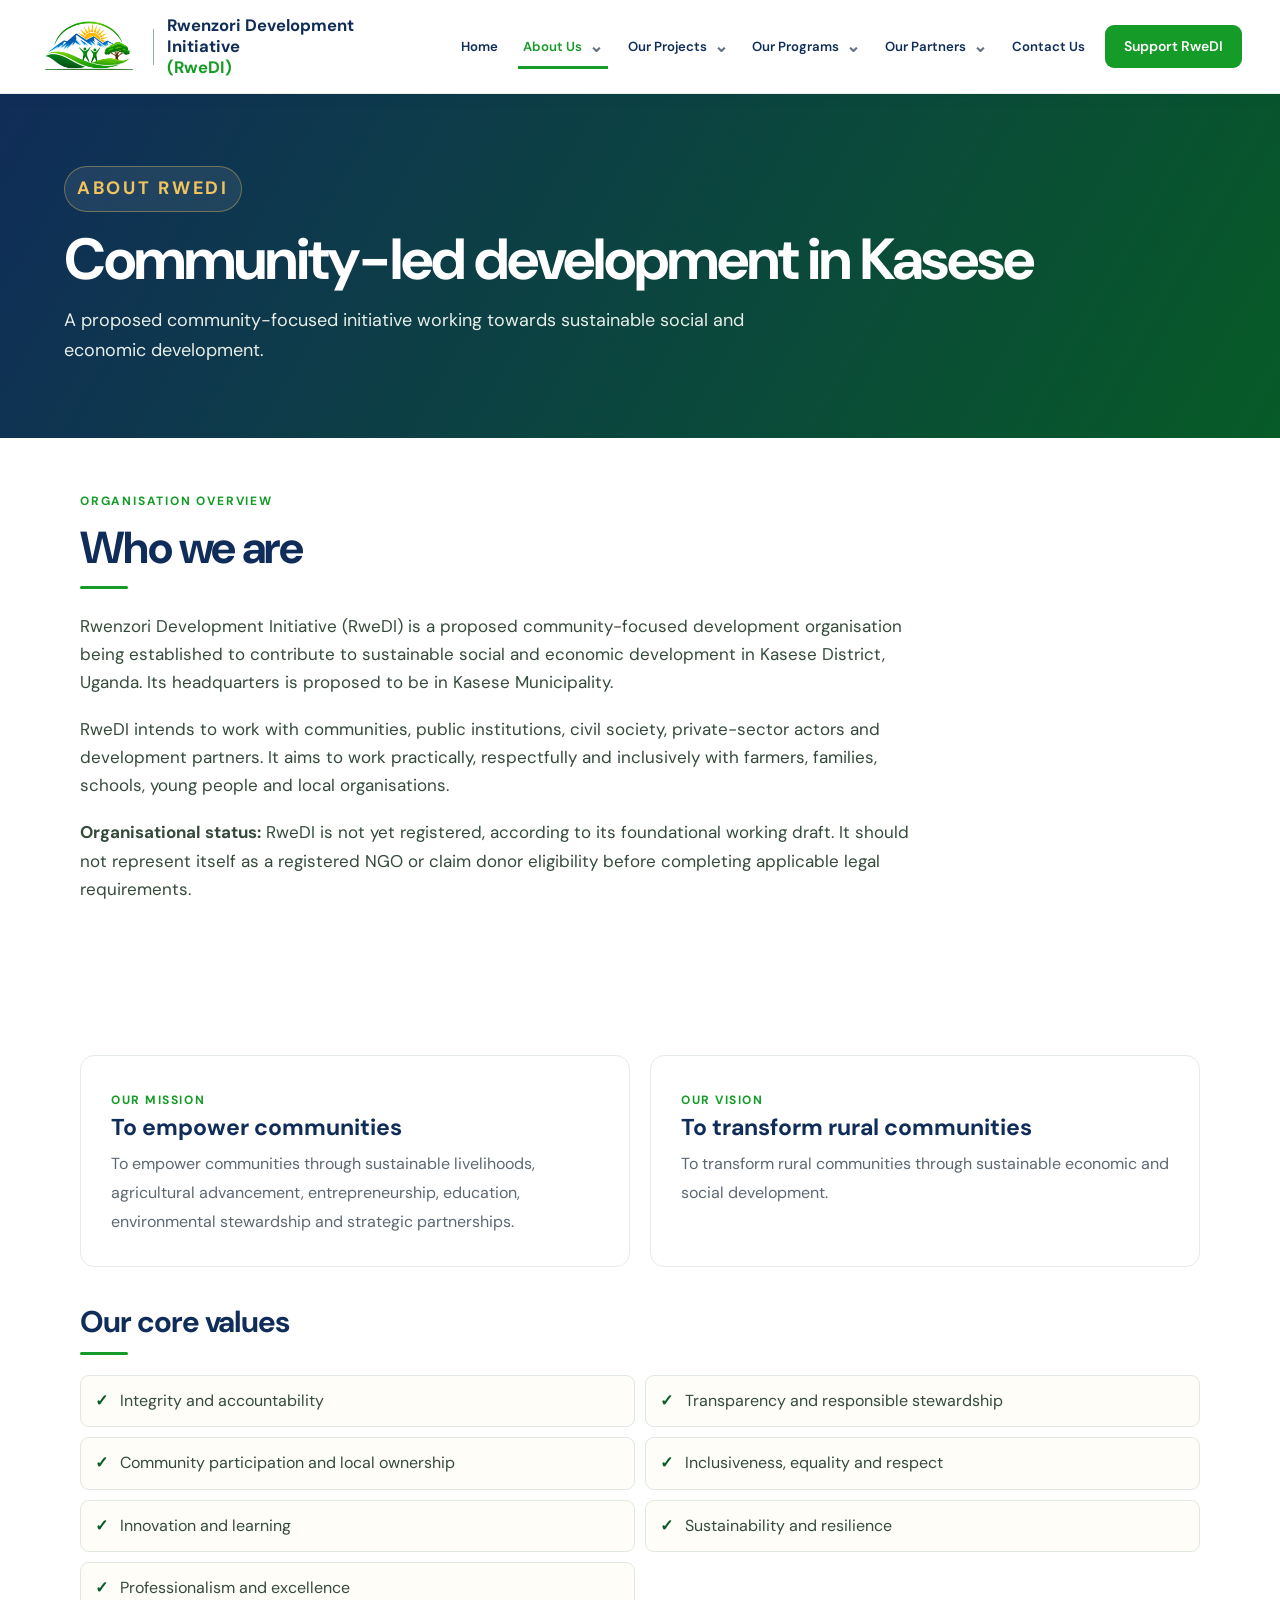
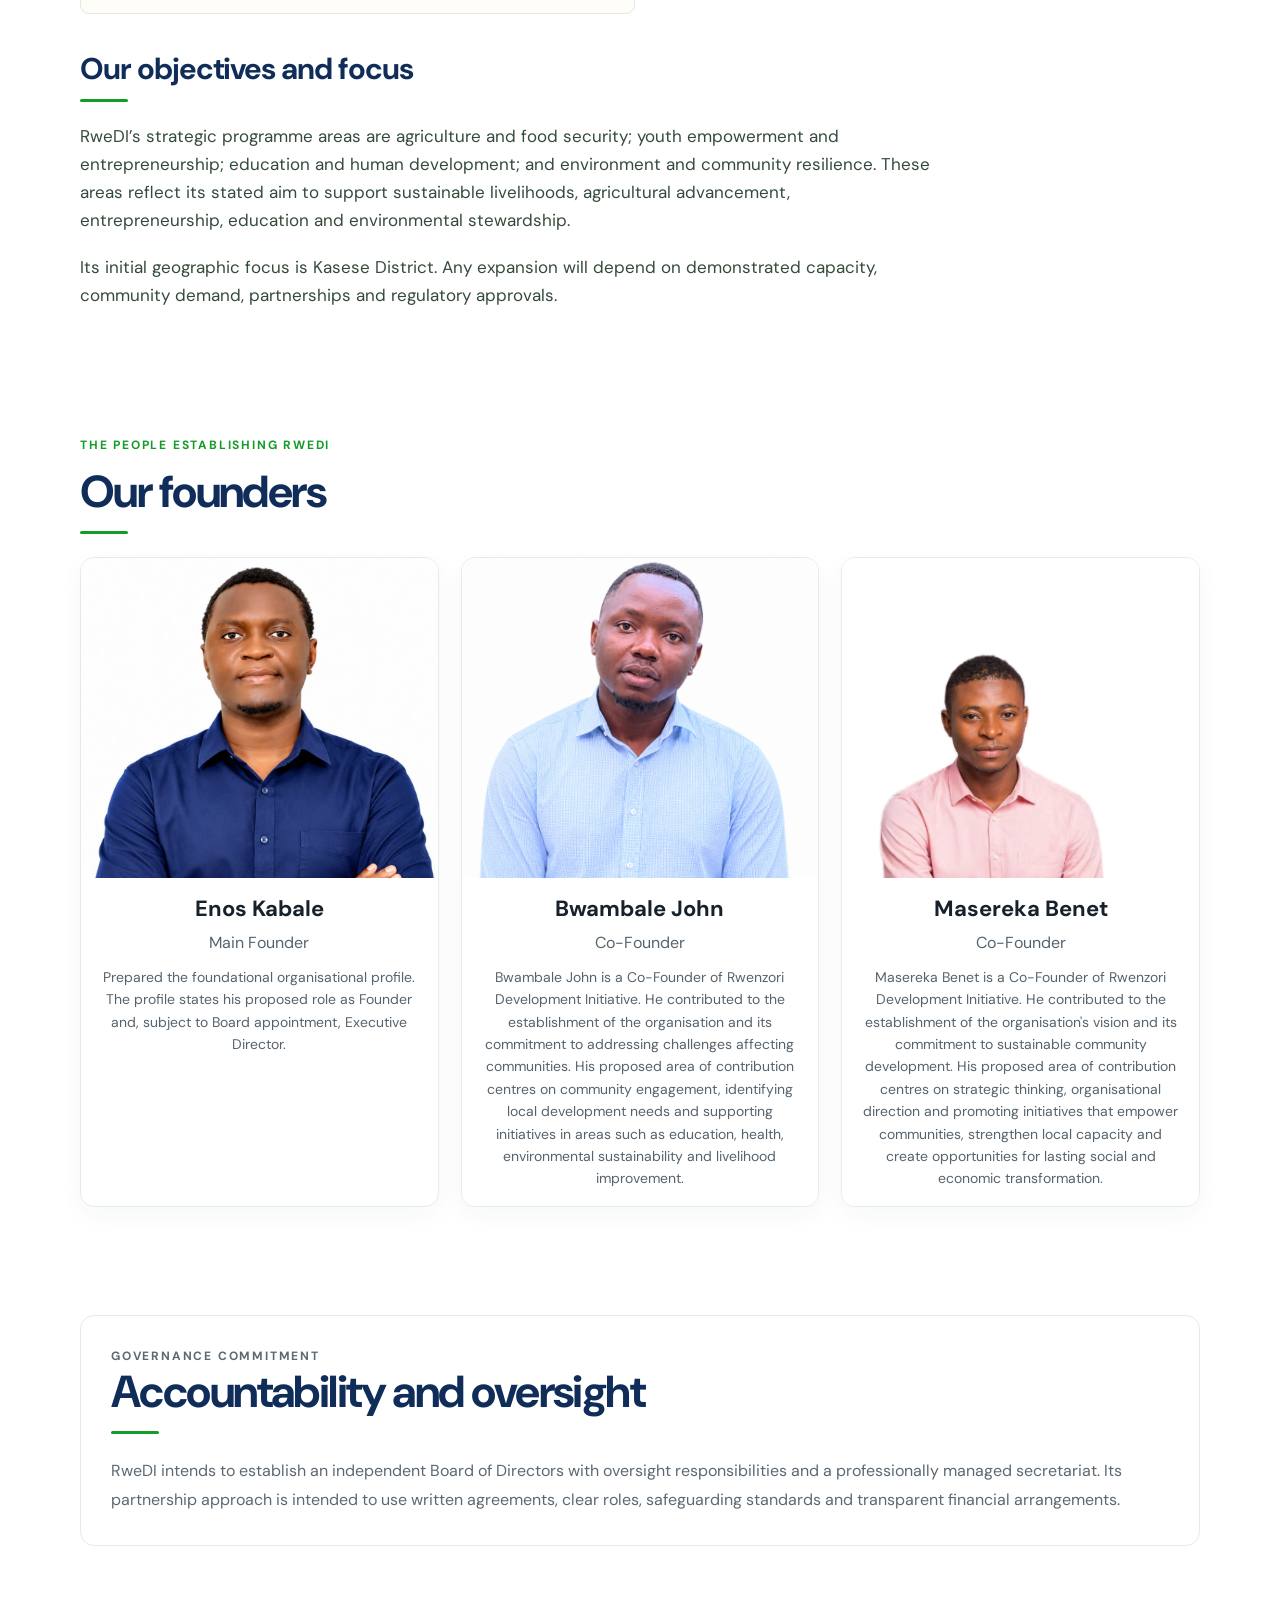
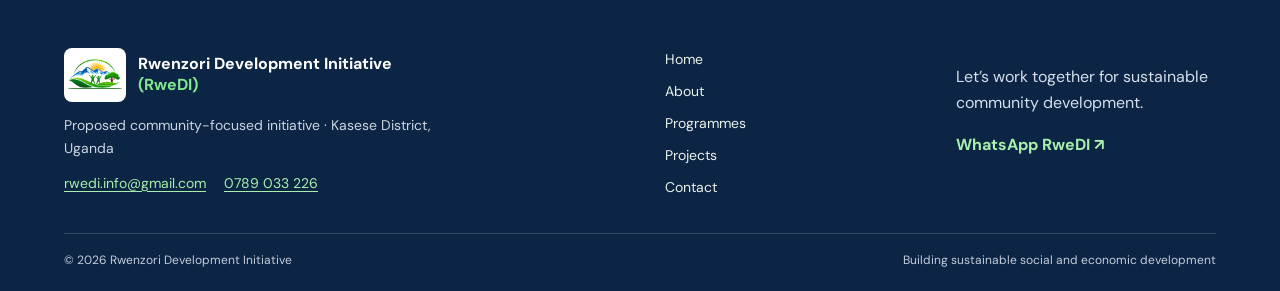
==== commit a5071e9f: "Add founder biographies" ====
--- a/about.html
+++ b/about.html
@@ -4,10 +4,10 @@
 <main id="main"><section class="page-hero page-hero-about"><div class="page-hero-inner"><p class="eyebrow">About RweDI</p><h1>Community-led development in Kasese</h1><p>A proposed community-focused initiative working towards sustainable social and economic development.</p></div></section>
 <section class="content-section" id="overview"><div class="content-inner"><p class="eyebrow">Organisation overview</p><h2 class="section-heading">Who we are</h2><div class="prose"><p>Rwenzori Development Initiative (RweDI) is a proposed community-focused development organisation being established to contribute to sustainable social and economic development in Kasese District, Uganda. Its headquarters is proposed to be in Kasese Municipality.</p><p>RweDI intends to work with communities, public institutions, civil society, private-sector actors and development partners. It aims to work practically, respectfully and inclusively with farmers, families, schools, young people and local organisations.</p><p><strong>Organisational status:</strong> RweDI is not yet registered, according to its foundational working draft. It should not represent itself as a registered NGO or claim donor eligibility before completing applicable legal requirements.</p></div></div></section>
 <section class="content-section" id="mission-vision"><div class="content-inner"><div class="mission-grid"><article class="info-panel"><span class="panel-kicker">Our mission</span><h3>To empower communities</h3><p>To empower communities through sustainable livelihoods, agricultural advancement, entrepreneurship, education, environmental stewardship and strategic partnerships.</p></article><article class="info-panel"><span class="panel-kicker">Our vision</span><h3>To transform rural communities</h3><p>To transform rural communities through sustainable economic and social development.</p></article></div><div class="values-block"><h2 class="section-heading">Our core values</h2><ul class="values-list"><li>Integrity and accountability</li><li>Transparency and responsible stewardship</li><li>Community participation and local ownership</li><li>Inclusiveness, equality and respect</li><li>Innovation and learning</li><li>Sustainability and resilience</li><li>Professionalism and excellence</li></ul></div><div class="values-block"><h2 class="section-heading">Our objectives and focus</h2><div class="prose"><p>RweDI’s strategic programme areas are agriculture and food security; youth empowerment and entrepreneurship; education and human development; and environment and community resilience. These areas reflect its stated aim to support sustainable livelihoods, agricultural advancement, entrepreneurship, education and environmental stewardship.</p><p>Its initial geographic focus is Kasese District. Any expansion will depend on demonstrated capacity, community demand, partnerships and regulatory approvals.</p></div></div></div></section>
-<section class="content-section founders-section" id="founders"><div class="content-inner"><p class="eyebrow">The people establishing RweDI</p><h2 class="section-heading">Our founders</h2><p class="section-intro">The available organisational material identifies these founding members and roles.</p><div class="founder-grid">
+<section class="content-section founders-section" id="founders"><div class="content-inner"><p class="eyebrow">The people establishing RweDI</p><h2 class="section-heading">Our founders</h2><div class="founder-grid">
 <article class="founder-card"><div class="founder-portrait"><img src="enos%20jpeg%20.jpeg" alt="Portrait of Enos Kabale" loading="lazy"></div><div class="founder-card-copy"><h3>Enos Kabale</h3><p>Main Founder</p><p class="profile-bio">Prepared the foundational organisational profile. The profile states his proposed role as Founder and, subject to Board appointment, Executive Director.</p></div></article>
-<article class="founder-card"><div class="founder-portrait"><img src="assets/founder-bwambale-john.png" alt="Portrait of Bwambale John" loading="lazy"></div><div class="founder-card-copy"><h3>Bwambale John</h3><p>Co-founder</p></div></article>
-<article class="founder-card founder-card-masereka"><div class="founder-portrait"><img src="assets/founder-masereka-benet-white.png" alt="Portrait of Masereka Benet" loading="lazy"></div><div class="founder-card-copy"><h3>Masereka Benet</h3><p>Co-founder</p></div></article>
+<article class="founder-card"><div class="founder-portrait"><img src="assets/founder-bwambale-john.png" alt="Portrait of Bwambale John" loading="lazy"></div><div class="founder-card-copy"><h3>Bwambale John</h3><p>Co-Founder</p><p class="profile-bio">Bwambale John is a Co-Founder of Rwenzori Development Initiative. He contributed to the establishment of the organisation and its commitment to addressing challenges affecting communities. His proposed area of contribution centres on community engagement, identifying local development needs and supporting initiatives in areas such as education, health, environmental sustainability and livelihood improvement.</p></div></article>
+<article class="founder-card founder-card-masereka"><div class="founder-portrait"><img src="assets/founder-masereka-benet-white.png" alt="Portrait of Masereka Benet" loading="lazy"></div><div class="founder-card-copy"><h3>Masereka Benet</h3><p>Co-Founder</p><p class="profile-bio">Masereka Benet is a Co-Founder of Rwenzori Development Initiative. He contributed to the establishment of the organisation's vision and its commitment to sustainable community development. His proposed area of contribution centres on strategic thinking, organisational direction and promoting initiatives that empower communities, strengthen local capacity and create opportunities for lasting social and economic transformation.</p></div></article>
 </div></div></section>
 <section class="content-section" id="governance"><div class="content-inner"><article class="info-panel"><p class="eyebrow">Governance commitment</p><h2 class="section-heading">Accountability and oversight</h2><p>RweDI intends to establish an independent Board of Directors with oversight responsibilities and a professionally managed secretariat. Its partnership approach is intended to use written agreements, clear roles, safeguarding standards and transparent financial arrangements.</p></article></div></section></main>
 <footer class="site-footer"><div class="footer-inner"><div class="footer-org"><a class="footer-brand" href="index.html"><img src="assets/rwedi-logo.png" alt="RweDI logo"><span>Rwenzori Development Initiative <b>(RweDI)</b></span></a><p class="footer-location">Proposed community-focused initiative · Kasese District, Uganda</p><div class="footer-contact"><a href="mailto:rwedi.info@gmail.com">rwedi.info@gmail.com</a><a href="tel:+256789033226">0789 033 226</a></div></div><nav class="footer-nav" aria-label="Footer navigation"><a href="index.html">Home</a><a href="about.html">About</a><a href="programmes.html">Programmes</a><a href="projects.html">Projects</a><a href="contact.html">Contact</a></nav><div class="footer-connect"><p>Let’s work together for sustainable community development.</p><a href="https://wa.me/256789033226" target="_blank" rel="noopener noreferrer">WhatsApp RweDI ↗</a></div></div><div class="footer-bottom"><span>© <span data-current-year>2026</span> Rwenzori Development Initiative</span><span>Building sustainable social and economic development</span></div></footer></body></html>
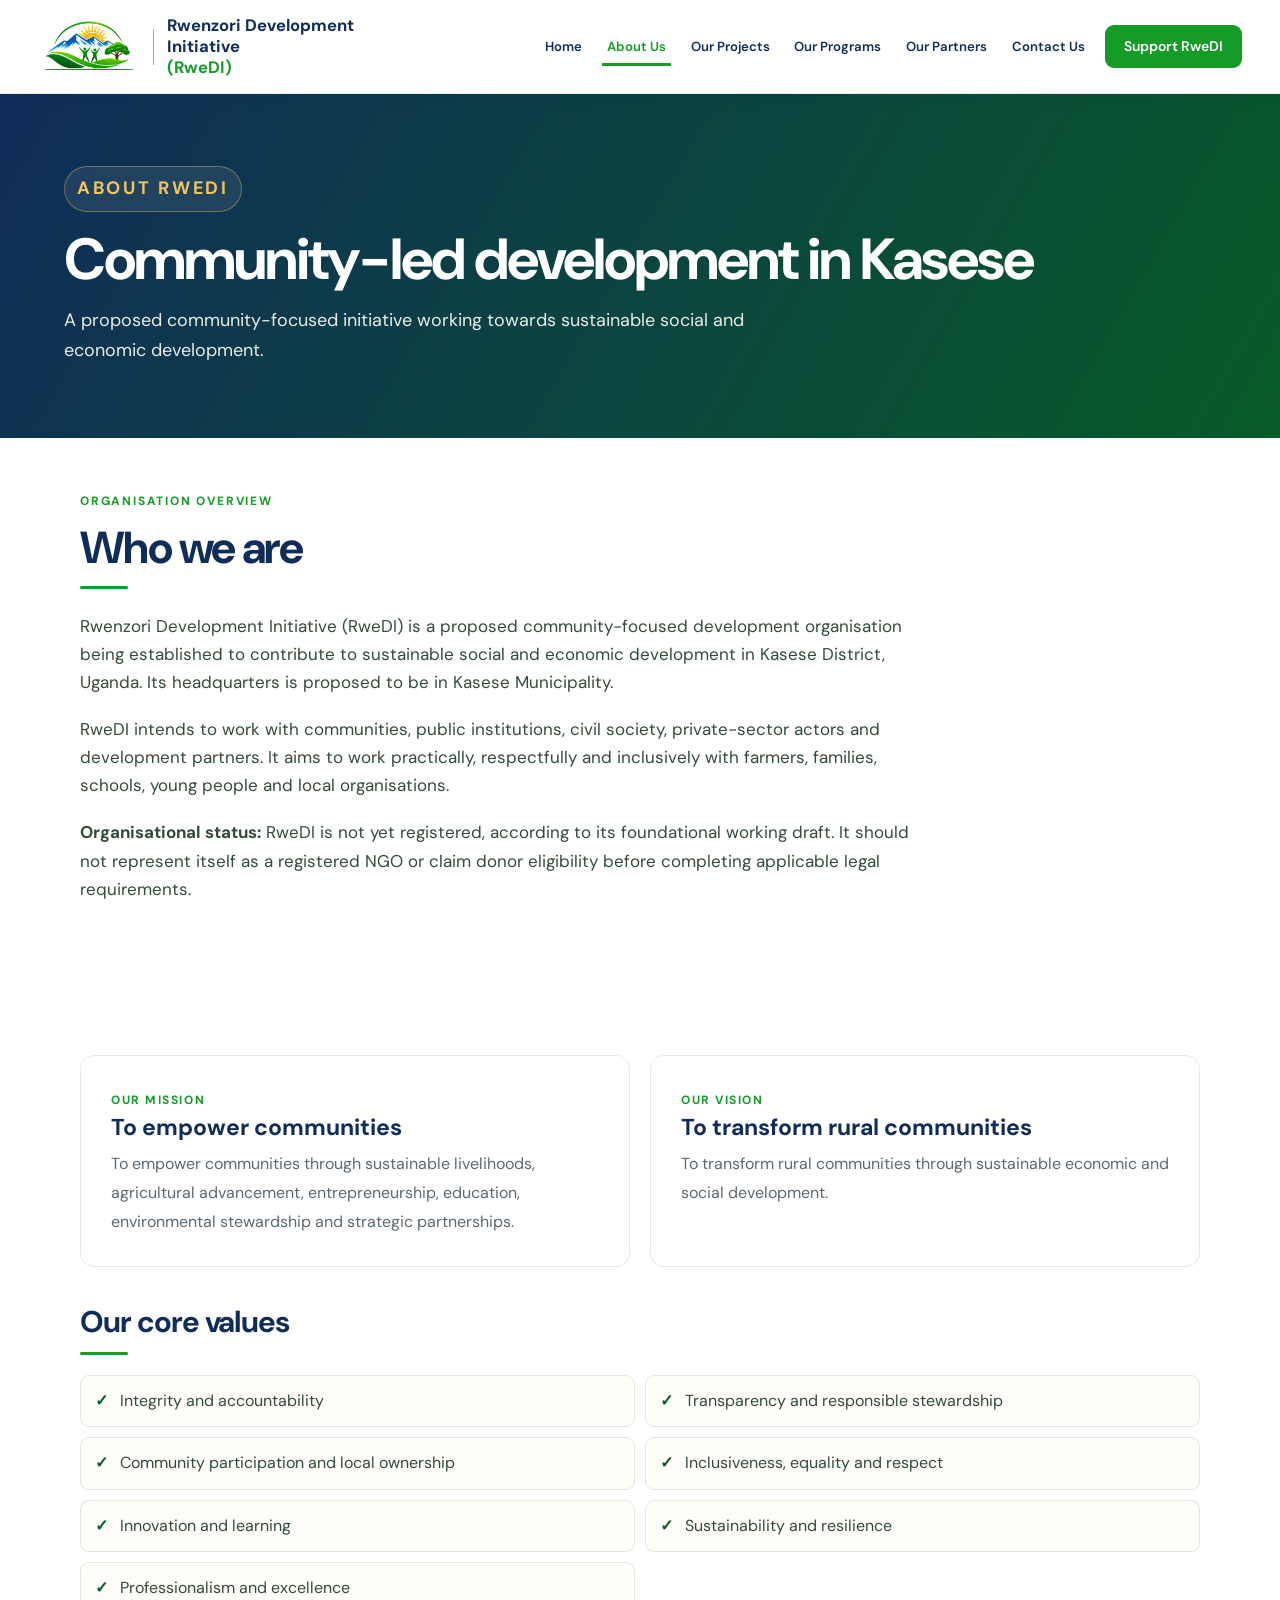
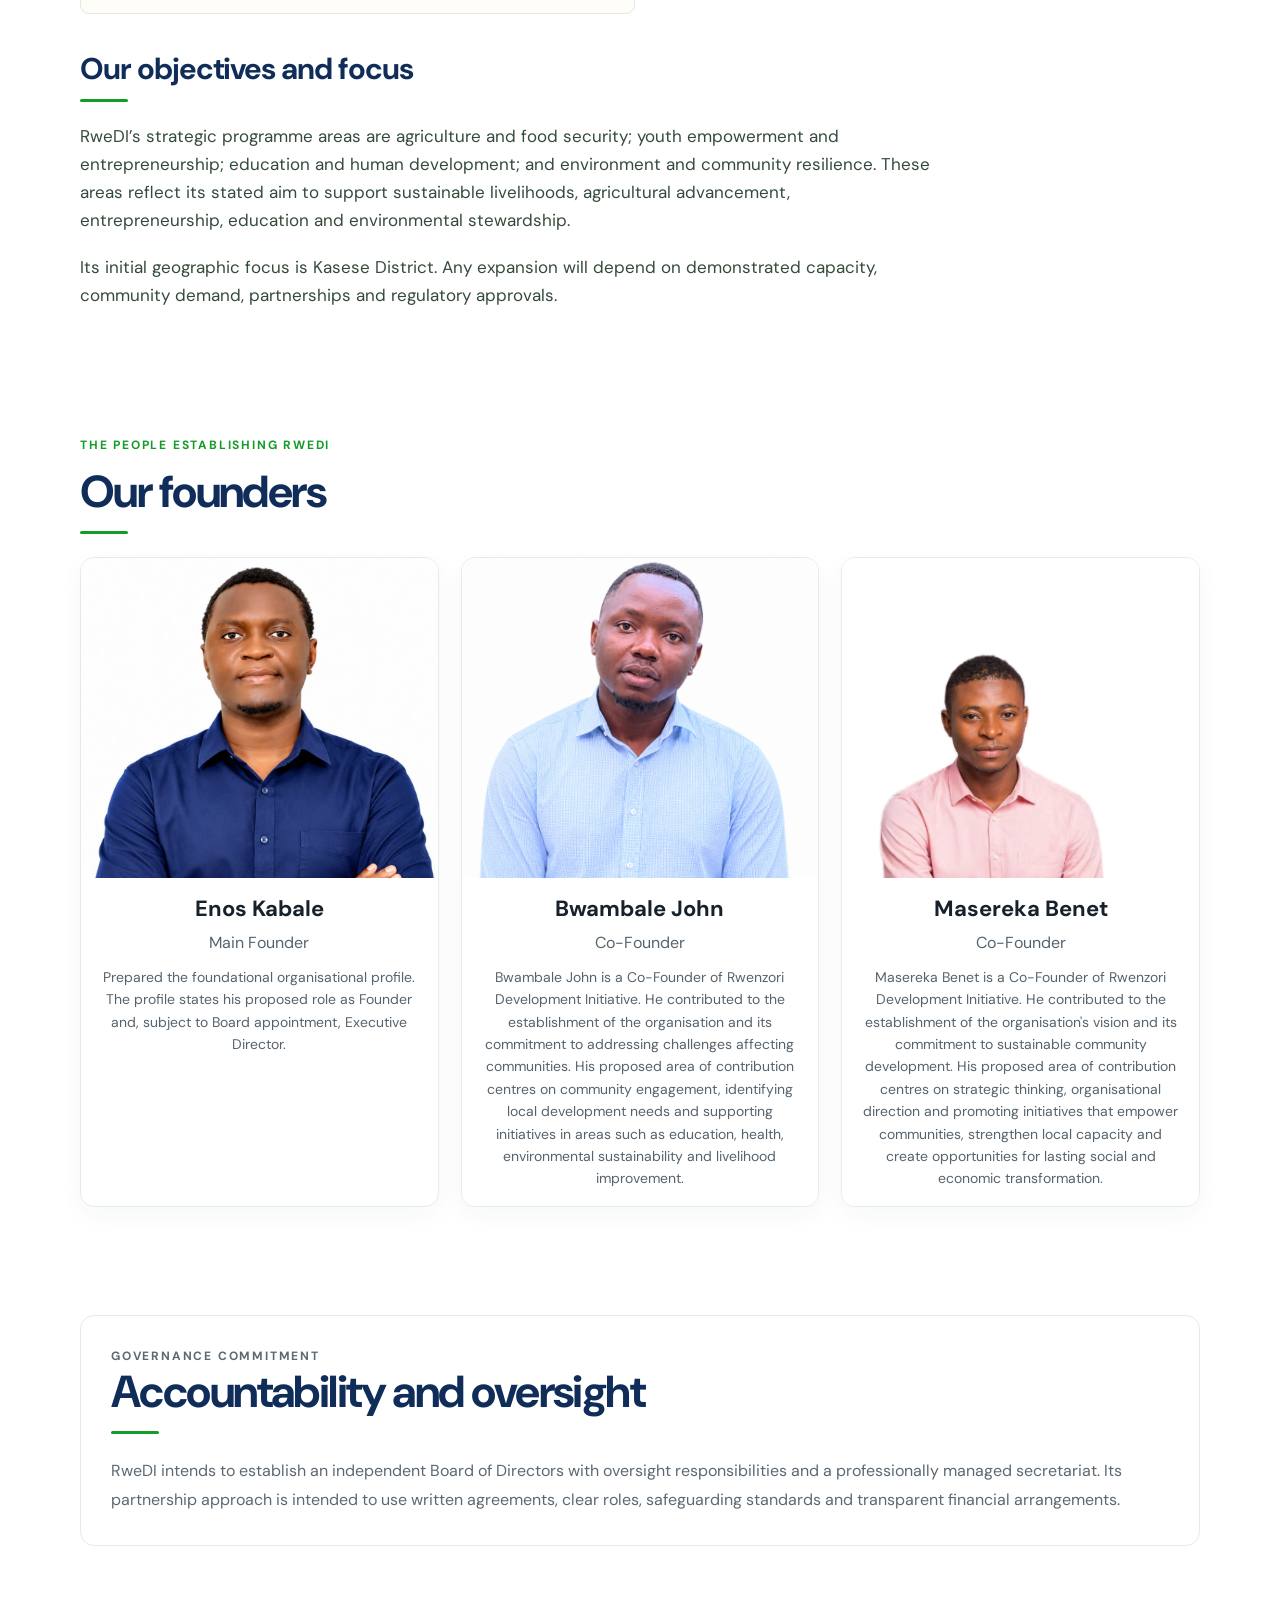
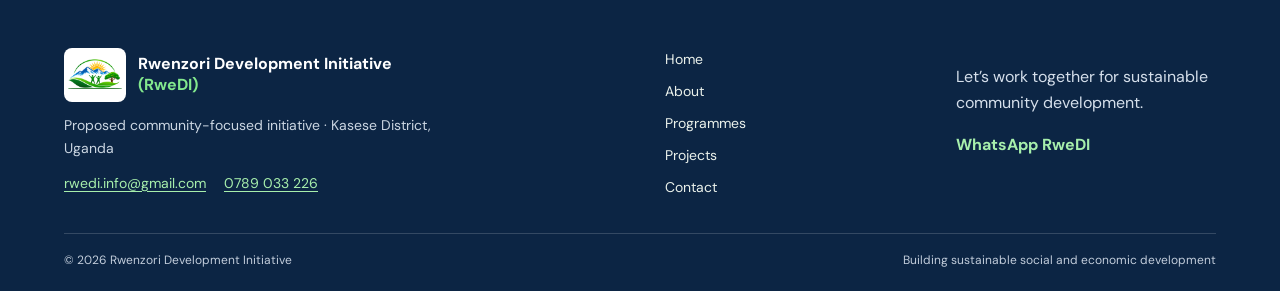
==== commit a3c0fadb: "Animate hero with programme photos" ====
--- a/about.html
+++ b/about.html
@@ -10,4 +10,4 @@
 <article class="founder-card founder-card-masereka"><div class="founder-portrait"><img src="assets/founder-masereka-benet-white.png" alt="Portrait of Masereka Benet" loading="lazy"></div><div class="founder-card-copy"><h3>Masereka Benet</h3><p>Co-Founder</p><p class="profile-bio">Masereka Benet is a Co-Founder of Rwenzori Development Initiative. He contributed to the establishment of the organisation's vision and its commitment to sustainable community development. His proposed area of contribution centres on strategic thinking, organisational direction and promoting initiatives that empower communities, strengthen local capacity and create opportunities for lasting social and economic transformation.</p></div></article>
 </div></div></section>
 <section class="content-section" id="governance"><div class="content-inner"><article class="info-panel"><p class="eyebrow">Governance commitment</p><h2 class="section-heading">Accountability and oversight</h2><p>RweDI intends to establish an independent Board of Directors with oversight responsibilities and a professionally managed secretariat. Its partnership approach is intended to use written agreements, clear roles, safeguarding standards and transparent financial arrangements.</p></article></div></section></main>
-<footer class="site-footer"><div class="footer-inner"><div class="footer-org"><a class="footer-brand" href="index.html"><img src="assets/rwedi-logo.png" alt="RweDI logo"><span>Rwenzori Development Initiative <b>(RweDI)</b></span></a><p class="footer-location">Proposed community-focused initiative · Kasese District, Uganda</p><div class="footer-contact"><a href="mailto:rwedi.info@gmail.com">rwedi.info@gmail.com</a><a href="tel:+256789033226">0789 033 226</a></div></div><nav class="footer-nav" aria-label="Footer navigation"><a href="index.html">Home</a><a href="about.html">About</a><a href="programmes.html">Programmes</a><a href="projects.html">Projects</a><a href="contact.html">Contact</a></nav><div class="footer-connect"><p>Let’s work together for sustainable community development.</p><a href="https://wa.me/256789033226" target="_blank" rel="noopener noreferrer">WhatsApp RweDI ↗</a></div></div><div class="footer-bottom"><span>© <span data-current-year>2026</span> Rwenzori Development Initiative</span><span>Building sustainable social and economic development</span></div></footer></body></html>
+<footer class="site-footer"><div class="footer-inner"><div class="footer-org"><a class="footer-brand" href="index.html"><img src="assets/rwedi-logo.png" alt="RweDI logo"><span>Rwenzori Development Initiative <b>(RweDI)</b></span></a><p class="footer-location">Proposed community-focused initiative · Kasese District, Uganda</p><div class="footer-contact"><a href="mailto:rwedi.info@gmail.com">rwedi.info@gmail.com</a><a href="tel:+256789033226">0789 033 226</a></div></div><nav class="footer-nav" aria-label="Footer navigation"><a href="index.html">Home</a><a href="about.html">About</a><a href="programmes.html">Programmes</a><a href="projects.html">Projects</a><a href="contact.html">Contact</a></nav><div class="footer-connect"><p>Let’s work together for sustainable community development.</p><a href="https://wa.me/256789033226" target="_blank" rel="noopener noreferrer">WhatsApp RweDI</a></div></div><div class="footer-bottom"><span>© <span data-current-year>2026</span> Rwenzori Development Initiative</span><span>Building sustainable social and economic development</span></div></footer></body></html>
--- a/styles.css
+++ b/styles.css
@@ -298,3 +298,12 @@
 @media(max-width:390px){.brand-name{max-width:155px;font-size:14px}.brand img{width:59px}.programme-grid{grid-template-columns:1fr}.programme-image{height:190px}.hero-actions .button{width:100%}}
 .contact-layout{display:grid;grid-template-columns:.85fr 1.15fr;gap:24px;margin-top:30px;align-items:start}.contact-layout .contact-details{margin:0}.contact-form{padding:30px;border:1px solid #e3ebe4;border-radius:14px;box-shadow:var(--shadow);display:grid;gap:9px;background:#fff}.contact-form h2{color:var(--navy);font-size:25px;margin:0}.contact-form>p{color:var(--muted);margin:0 0 8px}.contact-form label{font-weight:700;color:var(--navy);font-size:14px}.contact-form input,.contact-form select,.contact-form textarea{width:100%;padding:12px;border:1px solid #cfd9d1;border-radius:8px;background:#fff;color:var(--ink);font:inherit}.contact-form input:focus,.contact-form select:focus,.contact-form textarea:focus{outline:3px solid #159b2733;border-color:var(--green)}.contact-form textarea{resize:vertical}.contact-form .button{justify-self:start;margin-top:8px;cursor:pointer}.form-status{min-height:1.5em;color:var(--green-2);font-weight:600}.founder-card-copy .profile-bio{margin-top:10px;font-size:14px;line-height:1.6}.founder-card-copy{min-height:140px}
 @media(max-width:700px){.contact-layout{grid-template-columns:1fr}.contact-form{padding:22px}}
+
+/* Hero background motion cycles through the supplied programme photography. */
+.hero-slide-youth img{object-position:center 42%}
+.hero-slide-environment img{object-position:center 48%}
+.hero-controls{display:block;position:absolute;z-index:5;left:clamp(25px,7vw,105px);bottom:20px;padding:0;border:0;border-radius:0;background:transparent;box-shadow:none;backdrop-filter:none;transform:none}
+.hero-slide-toggle{min-height:38px;padding:8px 13px;border:1px solid rgba(255,255,255,.58);border-radius:999px;background:rgba(8,31,21,.45);color:#fff;font-size:12px;font-weight:600;cursor:pointer;backdrop-filter:blur(8px)}
+.hero-slide-toggle:hover,.hero-slide-toggle:focus-visible{background:rgba(8,31,21,.75);border-color:#fff}
+@media(max-width:700px){.hero-controls{left:24px;bottom:16px}.hero-caption{bottom:22px;left:auto;right:20px;width:auto;text-align:right;font-size:10px}}
+@media(prefers-reduced-motion:reduce){.hero-slide,.hero-slide img{transition:none!important;transform:none!important}}
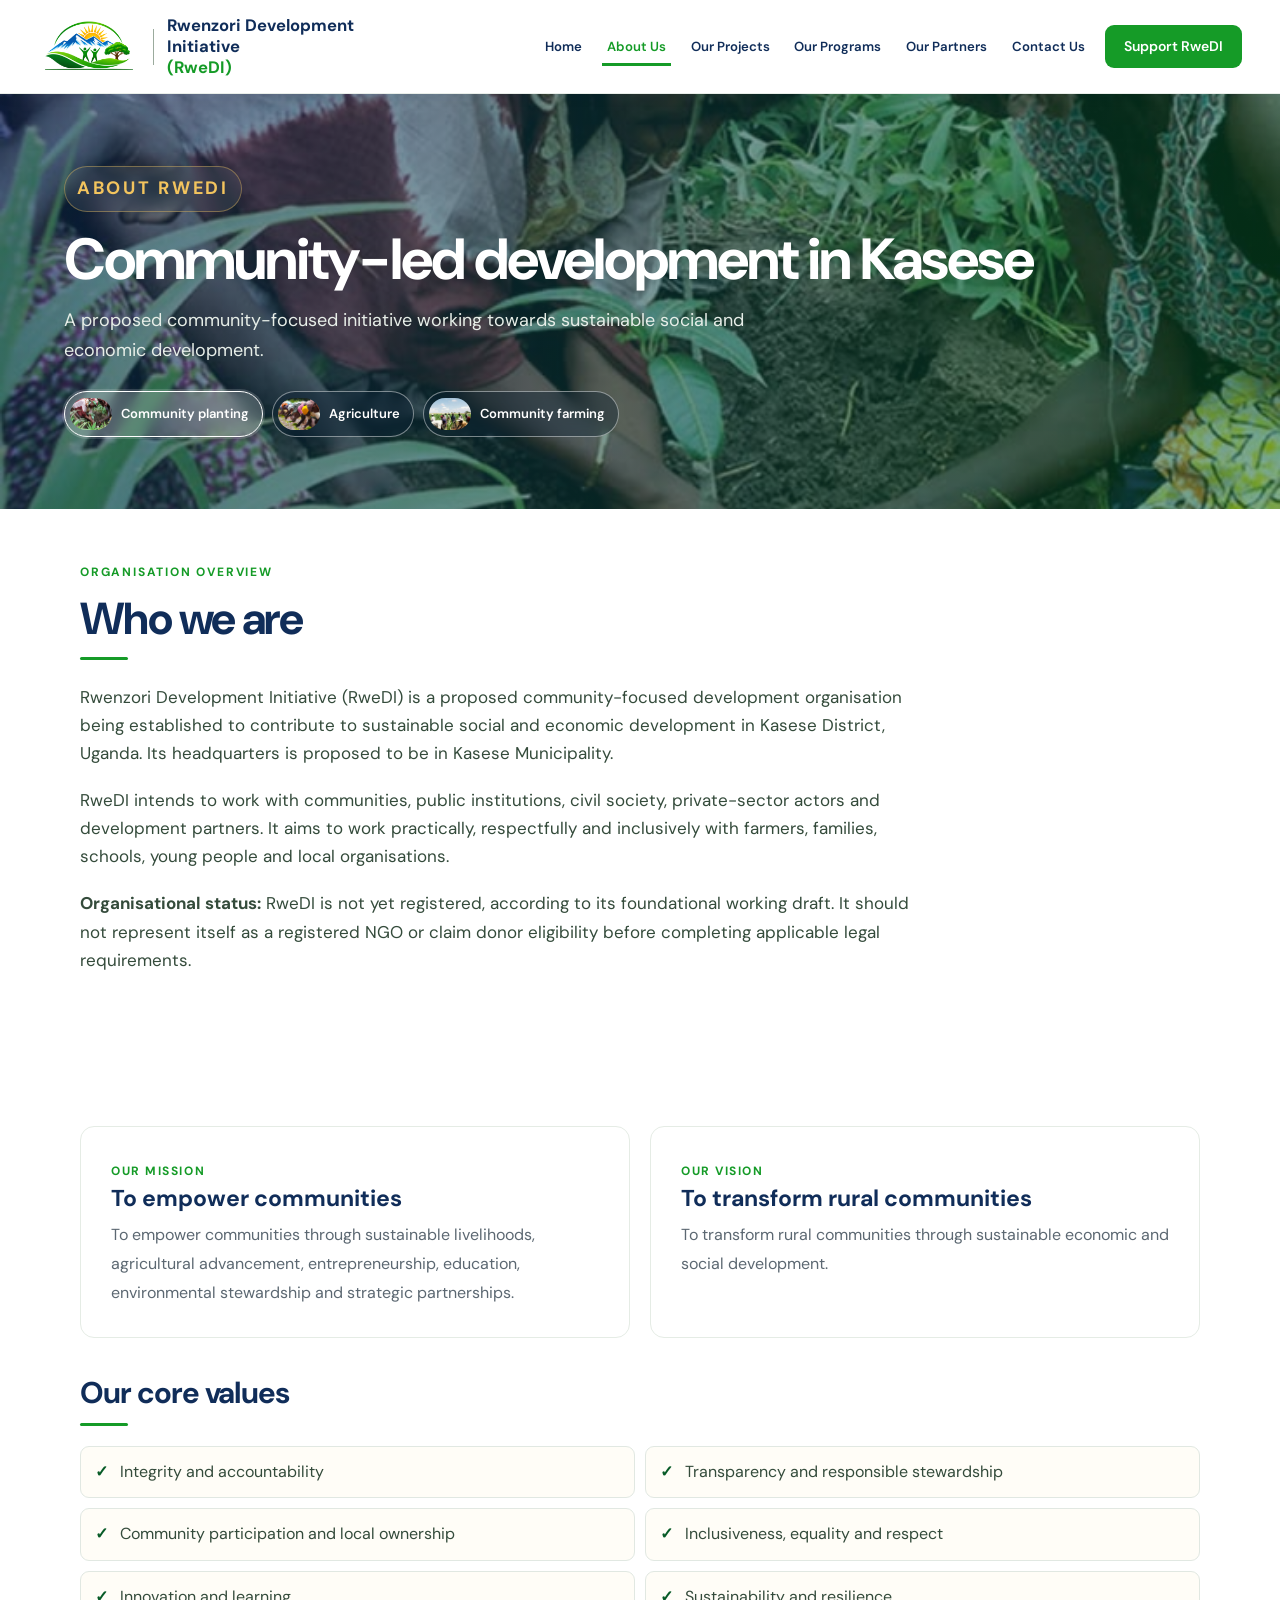
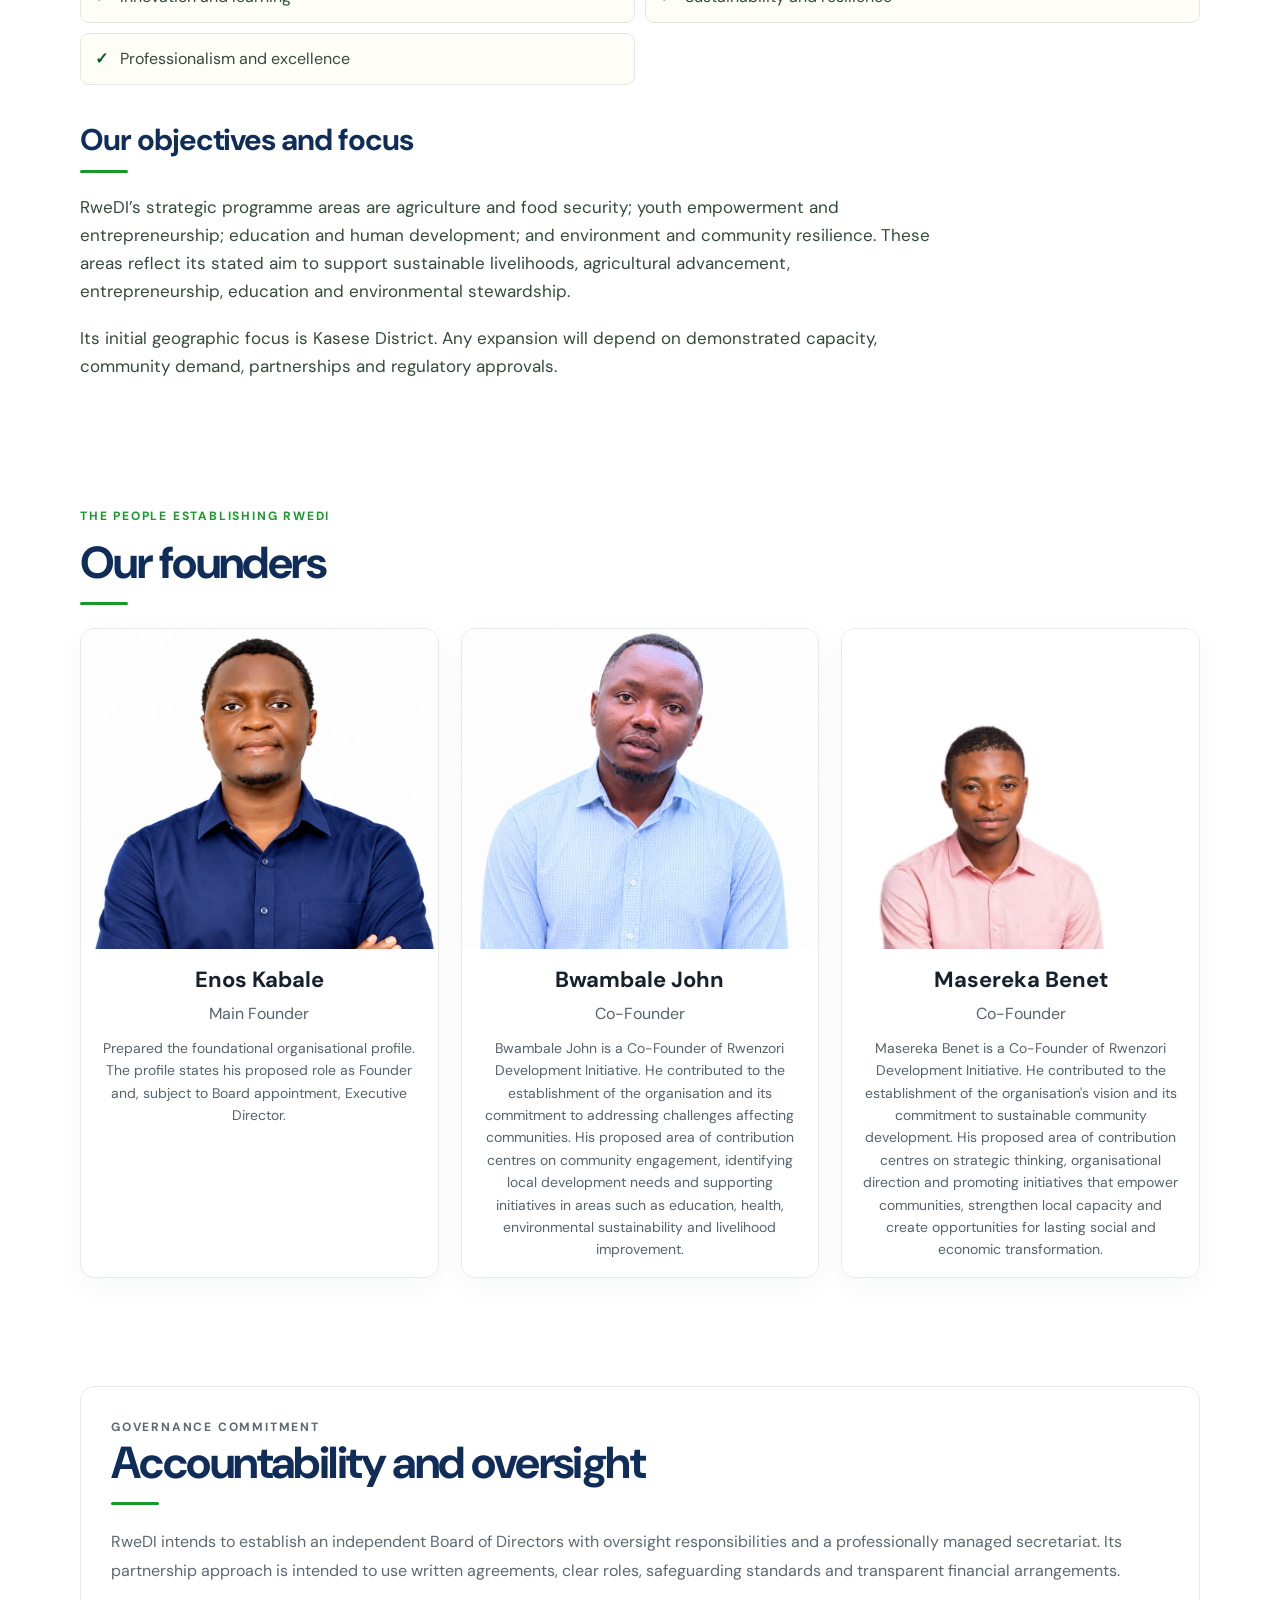
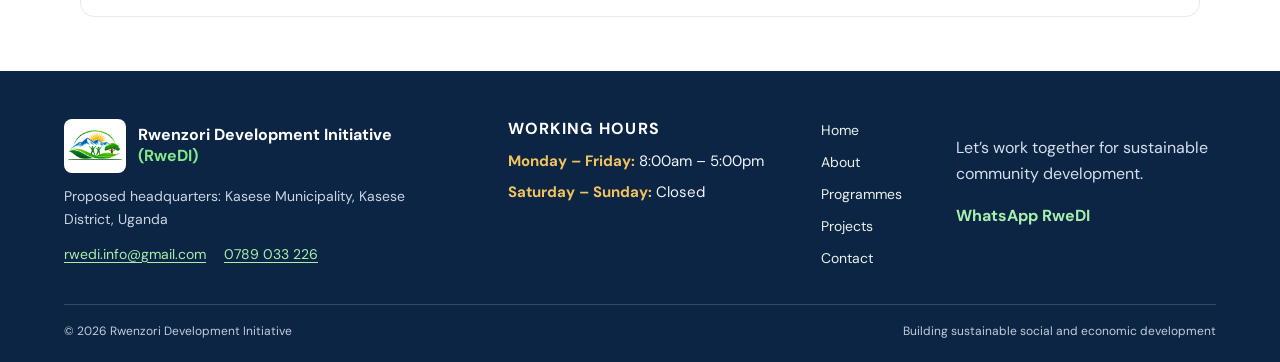
==== commit eac6a5ec: "Restore high-contrast footer working hours" ====
--- a/about.html
+++ b/about.html
@@ -10,4 +10,4 @@
 <article class="founder-card founder-card-masereka"><div class="founder-portrait"><img src="assets/founder-masereka-benet-white.png" alt="Portrait of Masereka Benet" loading="lazy"></div><div class="founder-card-copy"><h3>Masereka Benet</h3><p>Co-Founder</p><p class="profile-bio">Masereka Benet is a Co-Founder of Rwenzori Development Initiative. He contributed to the establishment of the organisation's vision and its commitment to sustainable community development. His proposed area of contribution centres on strategic thinking, organisational direction and promoting initiatives that empower communities, strengthen local capacity and create opportunities for lasting social and economic transformation.</p></div></article>
 </div></div></section>
 <section class="content-section" id="governance"><div class="content-inner"><article class="info-panel"><p class="eyebrow">Governance commitment</p><h2 class="section-heading">Accountability and oversight</h2><p>RweDI intends to establish an independent Board of Directors with oversight responsibilities and a professionally managed secretariat. Its partnership approach is intended to use written agreements, clear roles, safeguarding standards and transparent financial arrangements.</p></article></div></section></main>
-<footer class="site-footer"><div class="footer-inner"><div class="footer-org"><a class="footer-brand" href="index.html"><img src="assets/rwedi-logo.png" alt="RweDI logo"><span>Rwenzori Development Initiative <b>(RweDI)</b></span></a><p class="footer-location">Proposed community-focused initiative · Kasese District, Uganda</p><div class="footer-contact"><a href="mailto:rwedi.info@gmail.com">rwedi.info@gmail.com</a><a href="tel:+256789033226">0789 033 226</a></div></div><nav class="footer-nav" aria-label="Footer navigation"><a href="index.html">Home</a><a href="about.html">About</a><a href="programmes.html">Programmes</a><a href="projects.html">Projects</a><a href="contact.html">Contact</a></nav><div class="footer-connect"><p>Let’s work together for sustainable community development.</p><a href="https://wa.me/256789033226" target="_blank" rel="noopener noreferrer">WhatsApp RweDI</a></div></div><div class="footer-bottom"><span>© <span data-current-year>2026</span> Rwenzori Development Initiative</span><span>Building sustainable social and economic development</span></div></footer></body></html>
+<footer class="site-footer"><div class="footer-inner"><div class="footer-org"><a class="footer-brand" href="index.html"><img src="assets/rwedi-logo.png" alt="RweDI logo"><span>Rwenzori Development Initiative <b>(RweDI)</b></span></a><p class="footer-location">Proposed community-focused initiative · Kasese District, Uganda</p><div class="footer-contact"><a href="mailto:rwedi.info@gmail.com">rwedi.info@gmail.com</a><a href="tel:+256789033226">0789 033 226</a></div></div><div class="footer-hours" aria-label="Working hours"><h2 class="footer-hours-title">Working hours</h2><p><strong>Monday – Friday:</strong> 8:00am – 5:00pm</p><p><strong>Saturday – Sunday:</strong> Closed</p></div><nav class="footer-nav" aria-label="Footer navigation"><a href="index.html">Home</a><a href="about.html">About</a><a href="programmes.html">Programmes</a><a href="projects.html">Projects</a><a href="contact.html">Contact</a></nav><div class="footer-connect"><p>Let’s work together for sustainable community development.</p><a href="https://wa.me/256789033226" target="_blank" rel="noopener noreferrer">WhatsApp RweDI</a></div></div><div class="footer-bottom"><span>© <span data-current-year>2026</span> Rwenzori Development Initiative</span><span>Building sustainable social and economic development</span></div></footer></body></html>
--- a/styles.css
+++ b/styles.css
@@ -45,7 +45,8 @@
 .button:hover,.button:focus-visible{transform:translateY(-2px);box-shadow:0 8px 18px rgba(18,53,34,.18)}
 .button:active{transform:translateY(1px) scale(.98);box-shadow:0 2px 6px rgba(18,53,34,.16);filter:brightness(.94)}
 .button-gold:hover,.button-gold:focus-visible{background:#ffd166;border-color:#ffd166;color:#172d1d}
-.button-outline:hover,.button-outline:focus-visible{background:var(--gold);border-color:var(--gold);color:var(--green)}
+.button-outline:hover,.button-outline:focus-visible{background:rgba(255,255,255,.14);border-color:#fff;color:#fff}
+.button-outline:active{background:rgba(5,32,20,.9);border-color:#fff;color:#fff;filter:none}
 .button-green:hover,.button-green:focus-visible{background:var(--green-2);color:#fff}
 .button-light:hover,.button-light:focus-visible{background:var(--green);color:#fff}
 .programme-card:hover,.programme-card:focus-visible{background:#fff5dc;border-color:var(--gold);box-shadow:var(--shadow)}
@@ -99,7 +100,7 @@
 .footer-contact .contact-icon{width:18px;height:18px;flex:0 0 18px;fill:none;stroke:currentColor;stroke-width:1.8;stroke-linecap:round;stroke-linejoin:round}
 .footer-hours{flex:0 1 260px}
 .footer-hours-title{font:700 16px/1.3 var(--sans);letter-spacing:.08em;text-transform:uppercase;color:#fff;margin:0 0 10px}
-.footer-hours p{font-size:14px;line-height:1.5;color:#cad8cd;margin:0 0 6px}
+.footer-hours p{font-size:15px;line-height:1.6;color:#f1f5f9;margin:0 0 7px}
 .footer-hours p:last-child{margin-bottom:0}
 .footer-hours strong{color:#f3c45e}
 @media(max-width:1100px){
@@ -213,50 +214,6 @@
 .hero h1{max-width:900px;font-size:clamp(36px,5vw,68px);line-height:1.04}
 .hero-copy>p:not(.eyebrow){max-width:760px;font-size:clamp(16px,1.55vw,21px);line-height:1.6;color:#f4f7f4}
 .hero-actions{gap:14px}
-.hero-controls{
-  position:absolute;
-  z-index:4;
-  left:50%;
-  bottom:18px;
-  display:flex;
-  align-items:center;
-  gap:9px;
-  transform:translateX(-50%);
-  padding:8px 11px;
-  border:1px solid rgba(255,255,255,.22);
-  border-radius:999px;
-  background:rgba(4,23,15,.5);
-  box-shadow:0 8px 26px rgba(0,0,0,.2);
-  backdrop-filter:blur(12px);
-}
-.hero-slide-dot{
-  width:12px;
-  height:12px;
-  padding:0;
-  border:0;
-  border-radius:999px;
-  background:rgba(255,255,255,.72);
-  cursor:pointer;
-  transition:width .2s ease,background-color .2s ease,transform .2s ease;
-}
-.hero-slide-dot:hover{transform:scale(1.12);background:#fff}
-.hero-slide-dot.is-active{width:26px;background:var(--gold)}
-.hero-slide-toggle{
-  display:grid;
-  place-items:center;
-  width:32px;
-  height:32px;
-  margin-left:3px;
-  padding:0;
-  border:1px solid rgba(255,255,255,.35);
-  border-radius:50%;
-  color:#fff;
-  background:rgba(255,255,255,.1);
-  cursor:pointer;
-  transition:background-color .2s ease,border-color .2s ease,transform .2s ease;
-}
-.hero-slide-toggle:hover{background:rgba(255,255,255,.23);border-color:#fff;transform:scale(1.06)}
-.hero-toggle-icon{font-size:15px;line-height:1}
 @media(hover:hover) and (prefers-reduced-motion:no-preference){
   .hero-copy .button:hover{transform:translateY(-3px)}
 }
@@ -266,7 +223,6 @@
   .hero-copy{width:100%;min-height:450px;padding:38px 24px 88px}
   .hero h1{font-size:clamp(36px,8vw,56px)}
   .hero-copy>p:not(.eyebrow){font-size:17px}
-  .hero-controls{bottom:14px}
 }
 @media(max-width:480px){
   .hero-copy{min-height:490px;padding:32px 20px 88px}
@@ -275,7 +231,7 @@
   .hero-actions{grid-template-columns:1fr}
 }
 @media(prefers-reduced-motion:reduce){
-  .hero-slide,.hero-slide img,.hero-slide-dot,.hero-slide-toggle{transition:none!important}
+  .hero-slide,.hero-slide img{transition:none!important}
 }
 .hero .eyebrow .brand-acronym{display:inline-block;margin-right:.25em;text-transform:none;letter-spacing:normal}
 .founder-card-masereka .founder-portrait{background:#fff}
@@ -302,8 +258,21 @@
 /* Hero background motion cycles through the supplied programme photography. */
 .hero-slide-youth img{object-position:center 42%}
 .hero-slide-environment img{object-position:center 48%}
-.hero-controls{display:block;position:absolute;z-index:5;left:clamp(25px,7vw,105px);bottom:20px;padding:0;border:0;border-radius:0;background:transparent;box-shadow:none;backdrop-filter:none;transform:none}
-.hero-slide-toggle{min-height:38px;padding:8px 13px;border:1px solid rgba(255,255,255,.58);border-radius:999px;background:rgba(8,31,21,.45);color:#fff;font-size:12px;font-weight:600;cursor:pointer;backdrop-filter:blur(8px)}
-.hero-slide-toggle:hover,.hero-slide-toggle:focus-visible{background:rgba(8,31,21,.75);border-color:#fff}
-@media(max-width:700px){.hero-controls{left:24px;bottom:16px}.hero-caption{bottom:22px;left:auto;right:20px;width:auto;text-align:right;font-size:10px}}
+@media(max-width:700px){.hero-caption{bottom:22px;left:auto;right:20px;width:auto;text-align:right;font-size:10px}}
 @media(prefers-reduced-motion:reduce){.hero-slide,.hero-slide img{transition:none!important;transform:none!important}}
+
+/* Transparent, image-led interior page banners with visitor-selected backgrounds. */
+.page-hero{position:relative;isolation:isolate;overflow:hidden;background:transparent}
+.page-hero::after{content:"";position:absolute;z-index:-1;inset:0;background:linear-gradient(105deg,rgba(16,45,89,.58),rgba(7,91,39,.5))}
+.page-hero-background{position:absolute;z-index:-2;inset:0;overflow:hidden;background:#102d59}
+.page-hero-photo{position:absolute;inset:0;width:100%;height:100%;object-fit:cover;object-position:center 46%;opacity:0;transform:scale(1.035);transition:opacity .65s ease,transform 7s ease}
+.page-hero-photo.is-visible{opacity:1;transform:scale(1)}
+.page-hero-inner{z-index:1}
+.page-background-picker{display:flex;flex-wrap:wrap;gap:9px;margin-top:25px}
+.page-background-choice{display:inline-flex;align-items:center;gap:9px;min-height:46px;padding:5px 13px 5px 5px;border:1px solid rgba(255,255,255,.45);border-radius:999px;background:rgba(8,28,47,.36);color:#fff;font:600 13px/1 var(--sans);cursor:pointer;backdrop-filter:blur(7px);transition:background-color .2s,border-color .2s,transform .2s}
+.page-background-choice img{width:42px;height:32px;border-radius:999px;object-fit:cover}
+.page-background-choice:hover{transform:translateY(-2px);background:rgba(255,255,255,.2);border-color:#fff}
+.page-background-choice[aria-pressed="true"]{background:rgba(255,255,255,.22);border-color:#fff;box-shadow:0 0 0 2px rgba(255,255,255,.16)}
+.page-background-choice:focus-visible{outline:3px solid #fff;outline-offset:3px}
+@media(max-width:600px){.page-background-picker{flex-wrap:nowrap;overflow-x:auto;padding:2px 3px 8px;margin-top:19px;scrollbar-width:thin}.page-background-choice{flex:0 0 auto}.page-hero-photo{object-position:center}}
+@media(prefers-reduced-motion:reduce){.page-hero-photo,.page-background-choice{transition:none!important}}
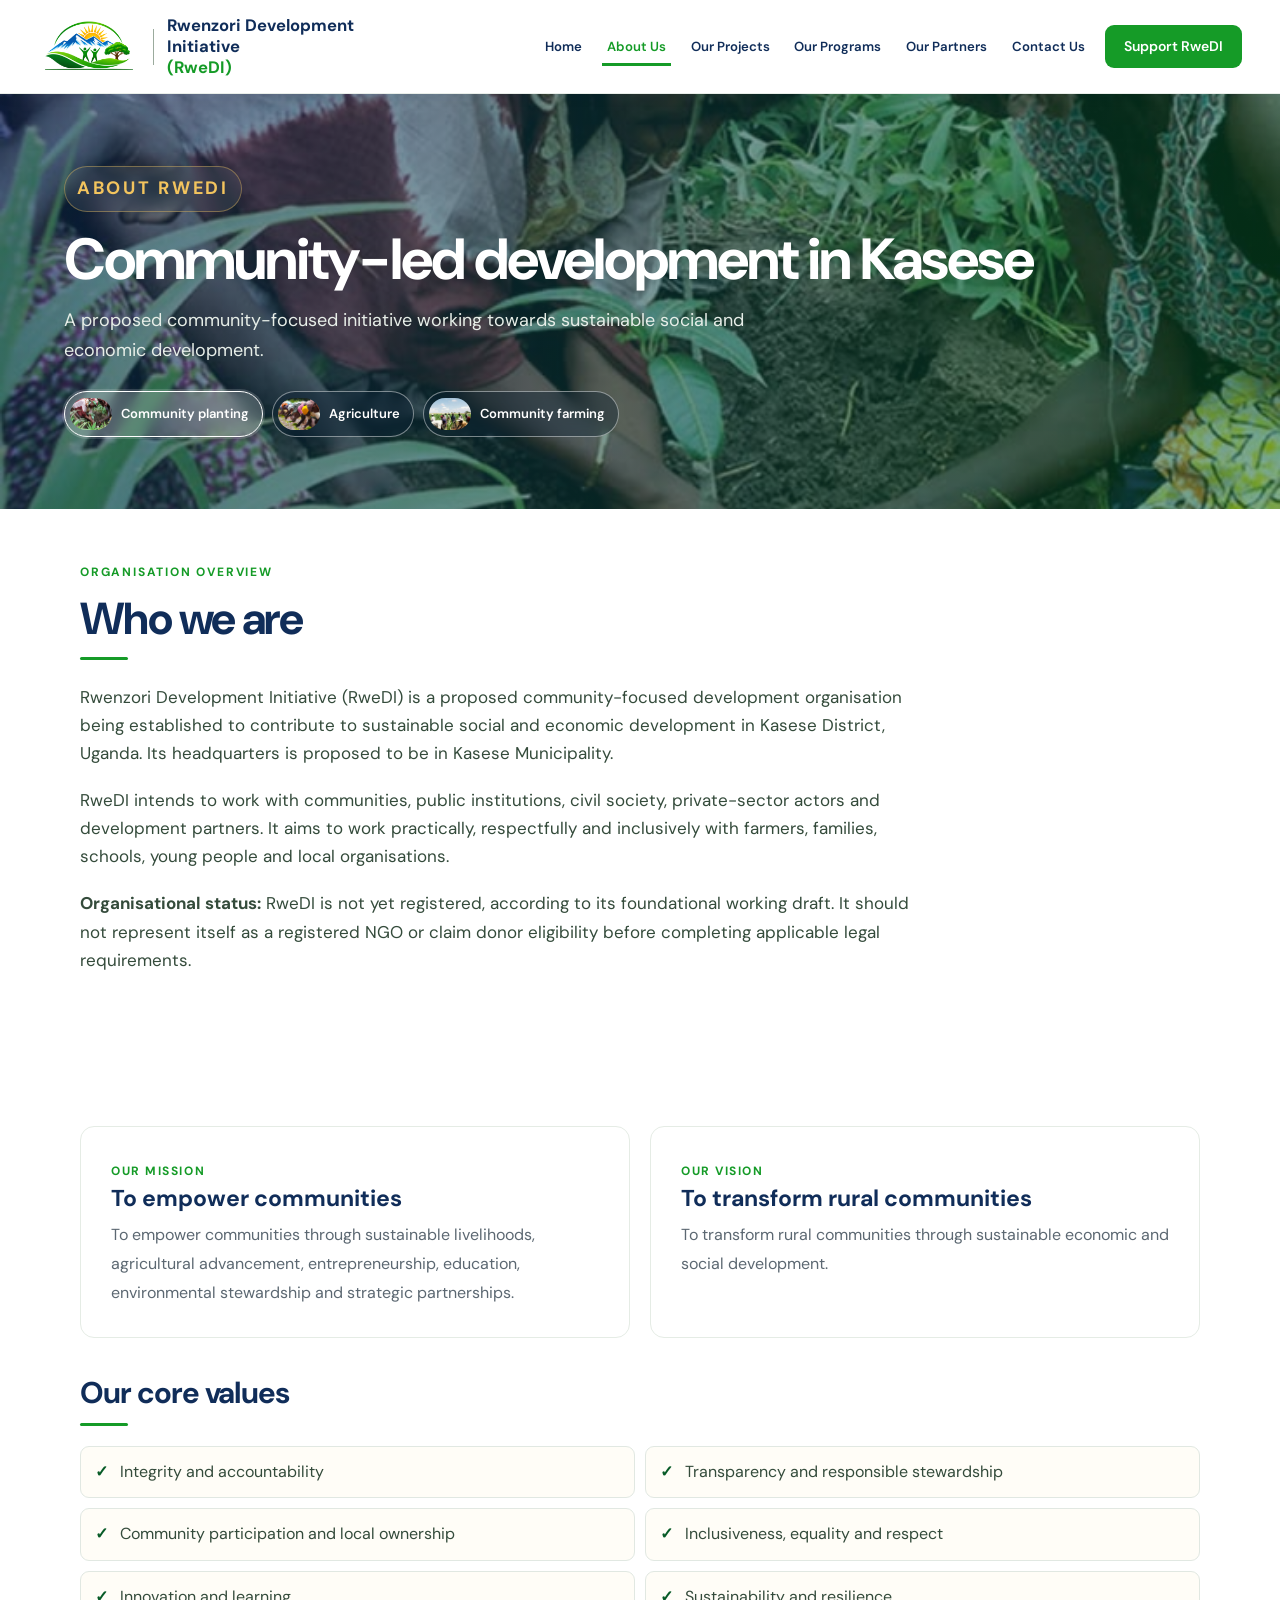
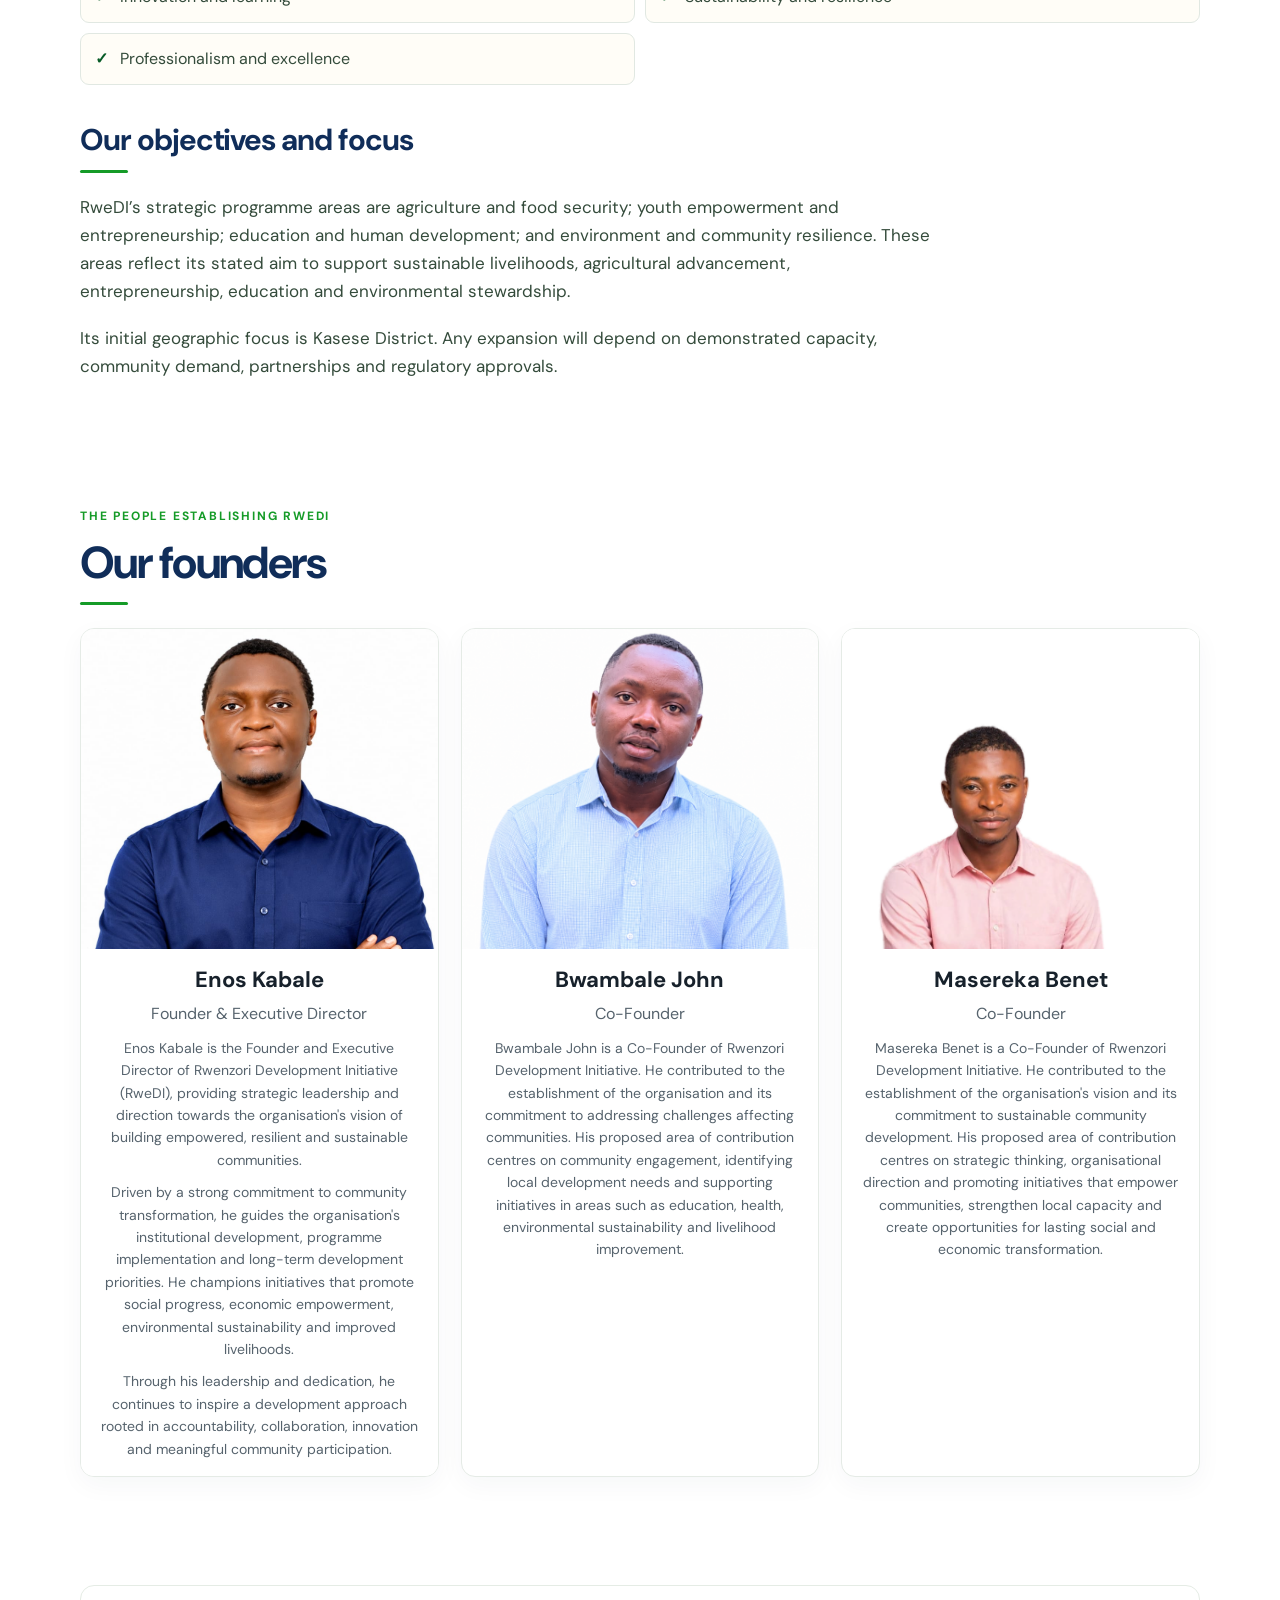
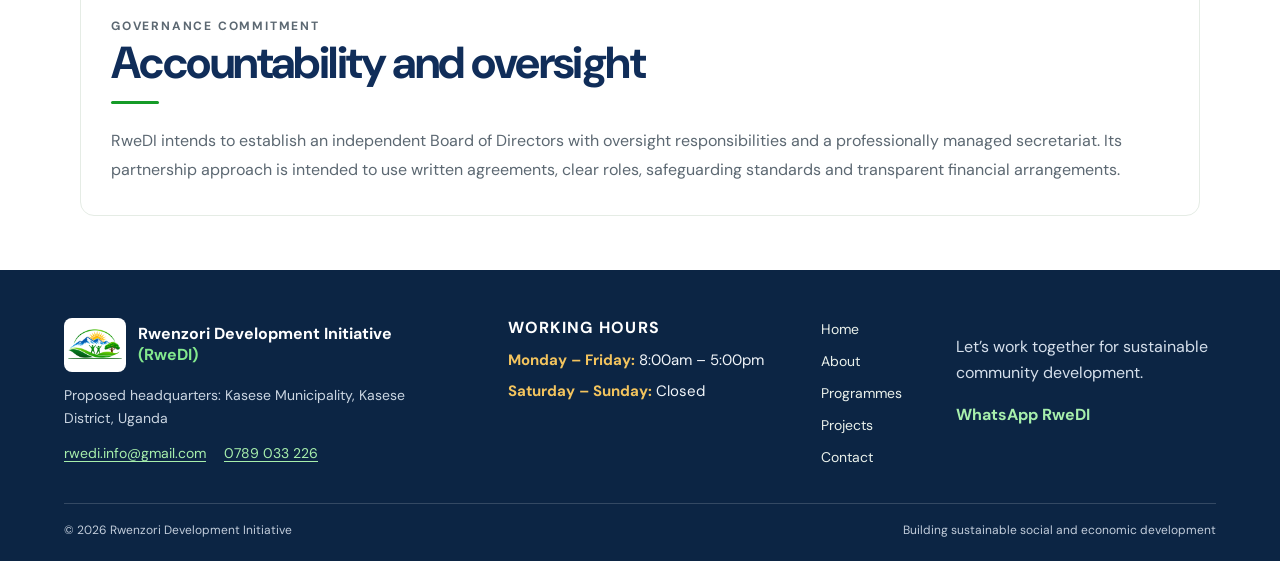
==== commit 2d9c7271: "Update Enos Kabale founder profile" ====
--- a/about.html
+++ b/about.html
@@ -5,7 +5,7 @@
 <section class="content-section" id="overview"><div class="content-inner"><p class="eyebrow">Organisation overview</p><h2 class="section-heading">Who we are</h2><div class="prose"><p>Rwenzori Development Initiative (RweDI) is a proposed community-focused development organisation being established to contribute to sustainable social and economic development in Kasese District, Uganda. Its headquarters is proposed to be in Kasese Municipality.</p><p>RweDI intends to work with communities, public institutions, civil society, private-sector actors and development partners. It aims to work practically, respectfully and inclusively with farmers, families, schools, young people and local organisations.</p><p><strong>Organisational status:</strong> RweDI is not yet registered, according to its foundational working draft. It should not represent itself as a registered NGO or claim donor eligibility before completing applicable legal requirements.</p></div></div></section>
 <section class="content-section" id="mission-vision"><div class="content-inner"><div class="mission-grid"><article class="info-panel"><span class="panel-kicker">Our mission</span><h3>To empower communities</h3><p>To empower communities through sustainable livelihoods, agricultural advancement, entrepreneurship, education, environmental stewardship and strategic partnerships.</p></article><article class="info-panel"><span class="panel-kicker">Our vision</span><h3>To transform rural communities</h3><p>To transform rural communities through sustainable economic and social development.</p></article></div><div class="values-block"><h2 class="section-heading">Our core values</h2><ul class="values-list"><li>Integrity and accountability</li><li>Transparency and responsible stewardship</li><li>Community participation and local ownership</li><li>Inclusiveness, equality and respect</li><li>Innovation and learning</li><li>Sustainability and resilience</li><li>Professionalism and excellence</li></ul></div><div class="values-block"><h2 class="section-heading">Our objectives and focus</h2><div class="prose"><p>RweDI’s strategic programme areas are agriculture and food security; youth empowerment and entrepreneurship; education and human development; and environment and community resilience. These areas reflect its stated aim to support sustainable livelihoods, agricultural advancement, entrepreneurship, education and environmental stewardship.</p><p>Its initial geographic focus is Kasese District. Any expansion will depend on demonstrated capacity, community demand, partnerships and regulatory approvals.</p></div></div></div></section>
 <section class="content-section founders-section" id="founders"><div class="content-inner"><p class="eyebrow">The people establishing RweDI</p><h2 class="section-heading">Our founders</h2><div class="founder-grid">
-<article class="founder-card"><div class="founder-portrait"><img src="enos%20jpeg%20.jpeg" alt="Portrait of Enos Kabale" loading="lazy"></div><div class="founder-card-copy"><h3>Enos Kabale</h3><p>Main Founder</p><p class="profile-bio">Prepared the foundational organisational profile. The profile states his proposed role as Founder and, subject to Board appointment, Executive Director.</p></div></article>
+<article class="founder-card"><div class="founder-portrait"><img src="enos%20jpeg%20.jpeg" alt="Portrait of Enos Kabale" loading="lazy"></div><div class="founder-card-copy"><h3>Enos Kabale</h3><p>Founder &amp; Executive Director</p><p class="profile-bio">Enos Kabale is the Founder and Executive Director of Rwenzori Development Initiative (RweDI), providing strategic leadership and direction towards the organisation's vision of building empowered, resilient and sustainable communities.</p><p class="profile-bio">Driven by a strong commitment to community transformation, he guides the organisation's institutional development, programme implementation and long-term development priorities. He champions initiatives that promote social progress, economic empowerment, environmental sustainability and improved livelihoods.</p><p class="profile-bio">Through his leadership and dedication, he continues to inspire a development approach rooted in accountability, collaboration, innovation and meaningful community participation.</p></div></article>
 <article class="founder-card"><div class="founder-portrait"><img src="assets/founder-bwambale-john.png" alt="Portrait of Bwambale John" loading="lazy"></div><div class="founder-card-copy"><h3>Bwambale John</h3><p>Co-Founder</p><p class="profile-bio">Bwambale John is a Co-Founder of Rwenzori Development Initiative. He contributed to the establishment of the organisation and its commitment to addressing challenges affecting communities. His proposed area of contribution centres on community engagement, identifying local development needs and supporting initiatives in areas such as education, health, environmental sustainability and livelihood improvement.</p></div></article>
 <article class="founder-card founder-card-masereka"><div class="founder-portrait"><img src="assets/founder-masereka-benet-white.png" alt="Portrait of Masereka Benet" loading="lazy"></div><div class="founder-card-copy"><h3>Masereka Benet</h3><p>Co-Founder</p><p class="profile-bio">Masereka Benet is a Co-Founder of Rwenzori Development Initiative. He contributed to the establishment of the organisation's vision and its commitment to sustainable community development. His proposed area of contribution centres on strategic thinking, organisational direction and promoting initiatives that empower communities, strengthen local capacity and create opportunities for lasting social and economic transformation.</p></div></article>
 </div></div></section>
